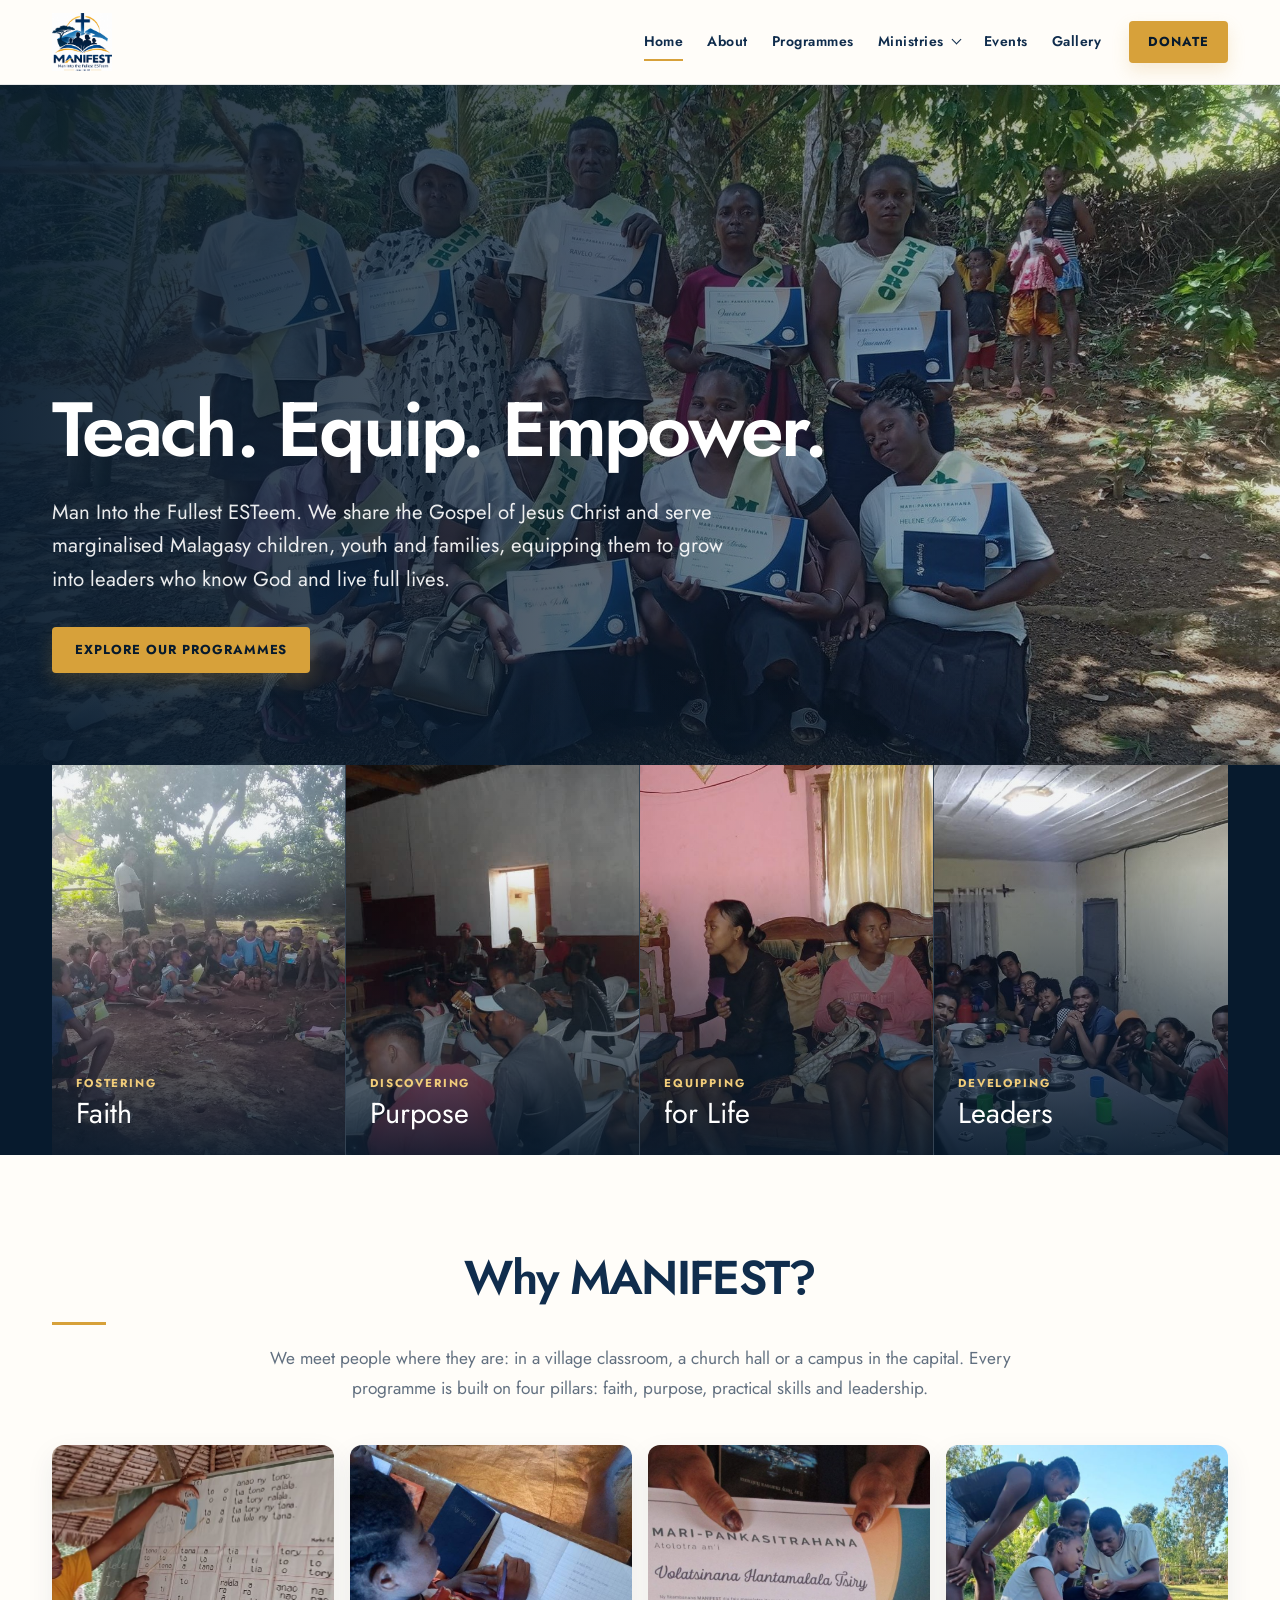
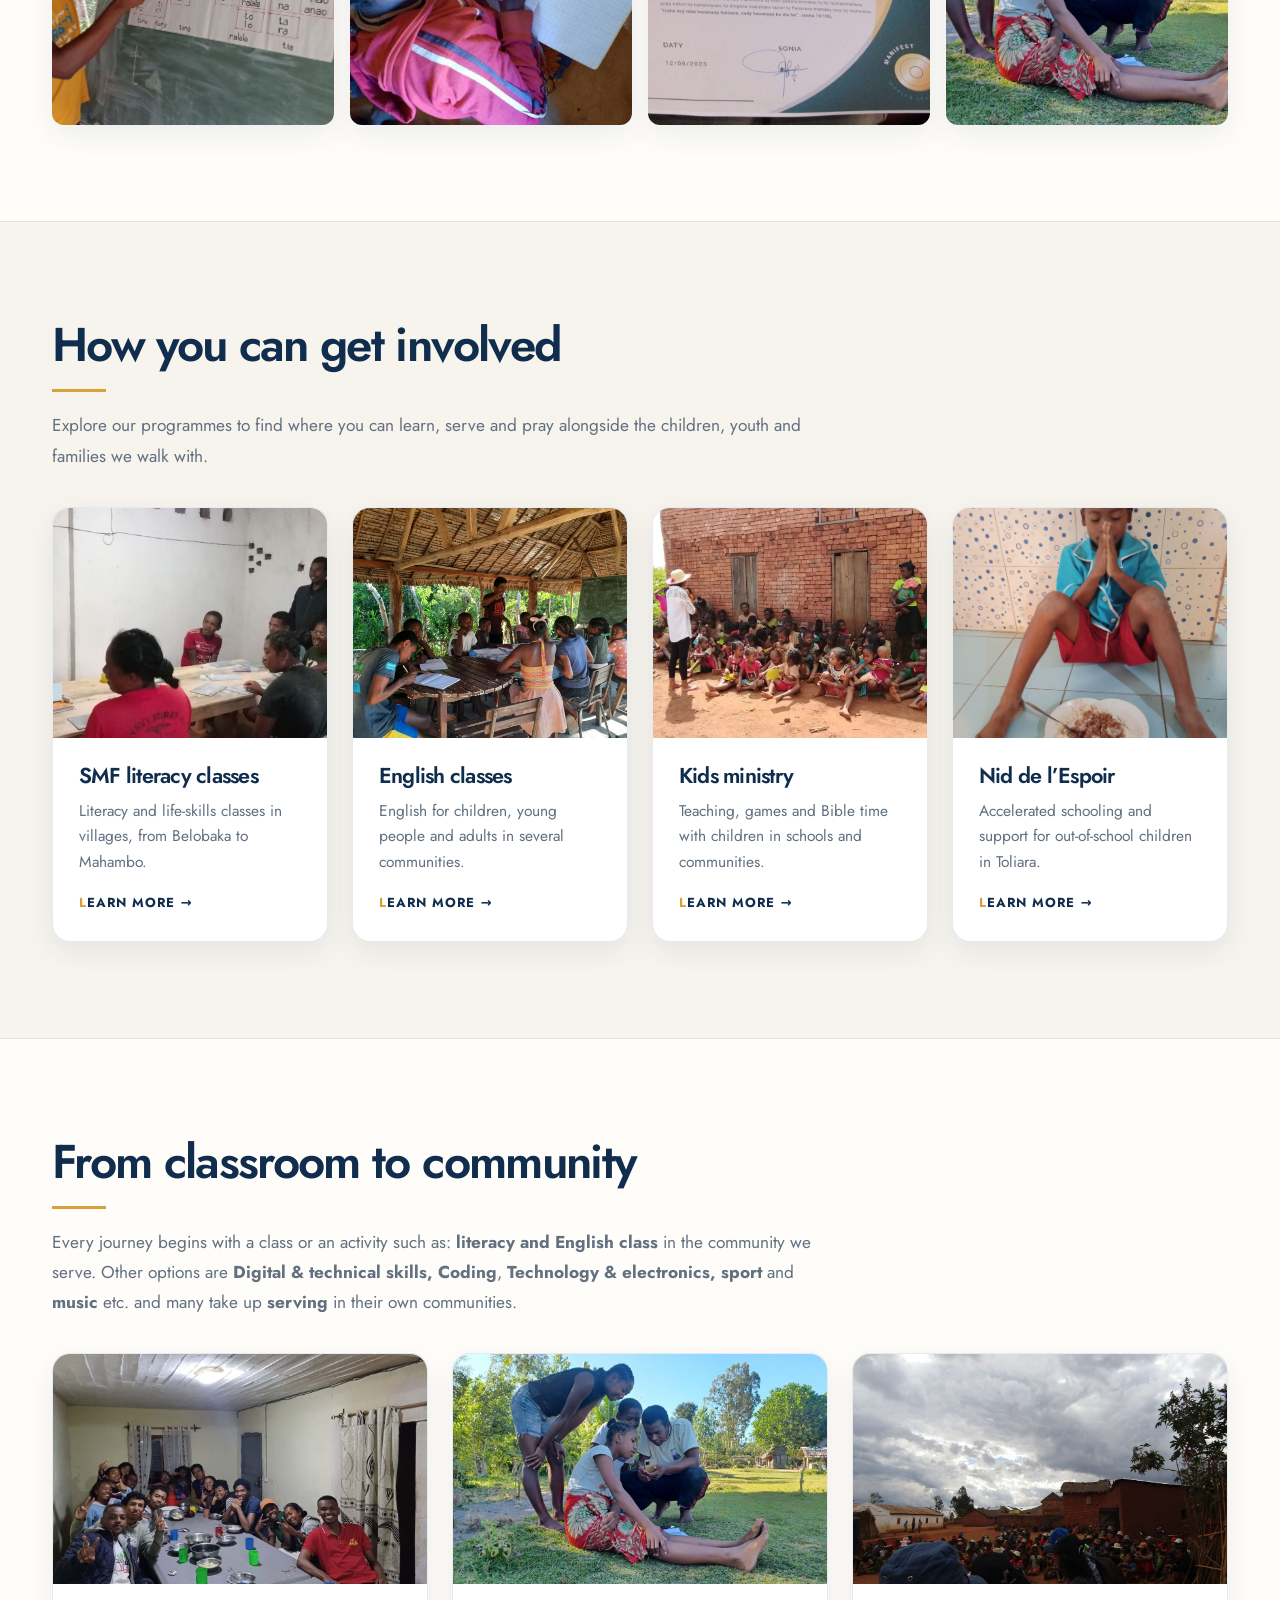
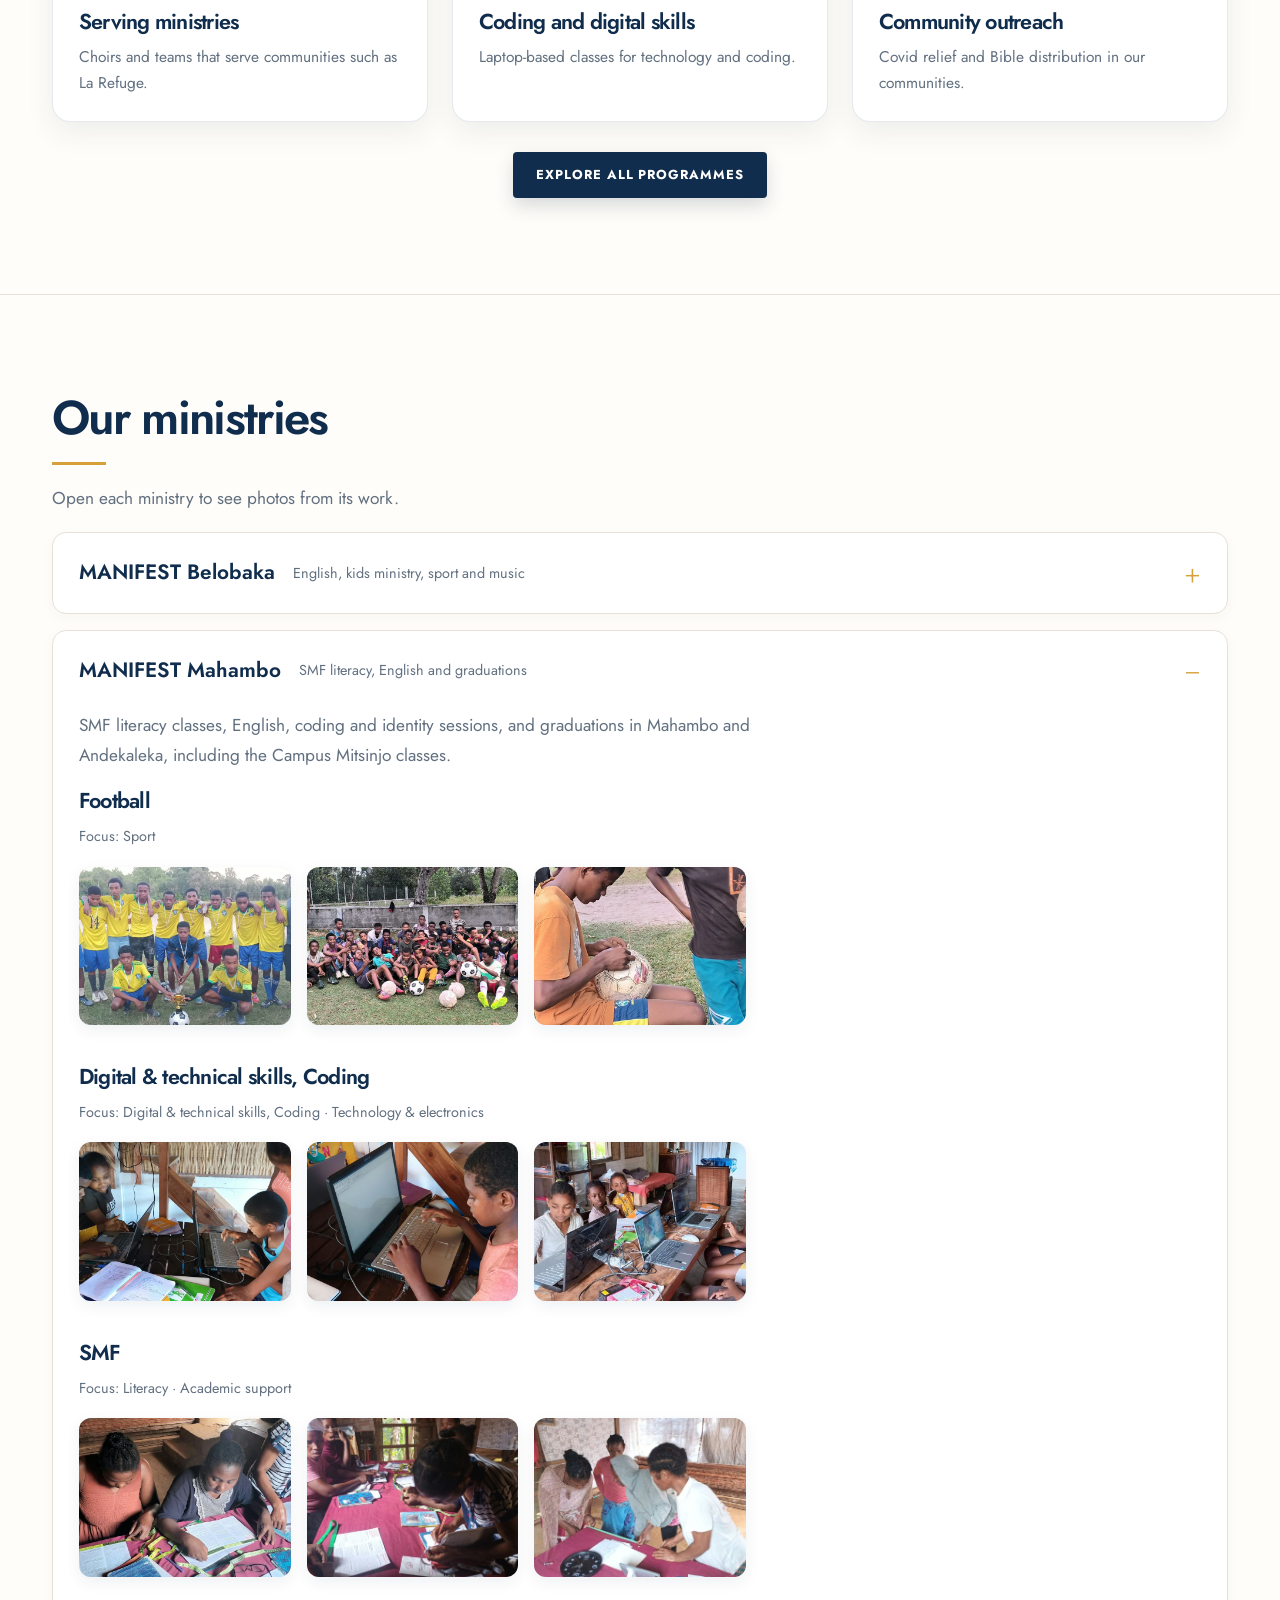
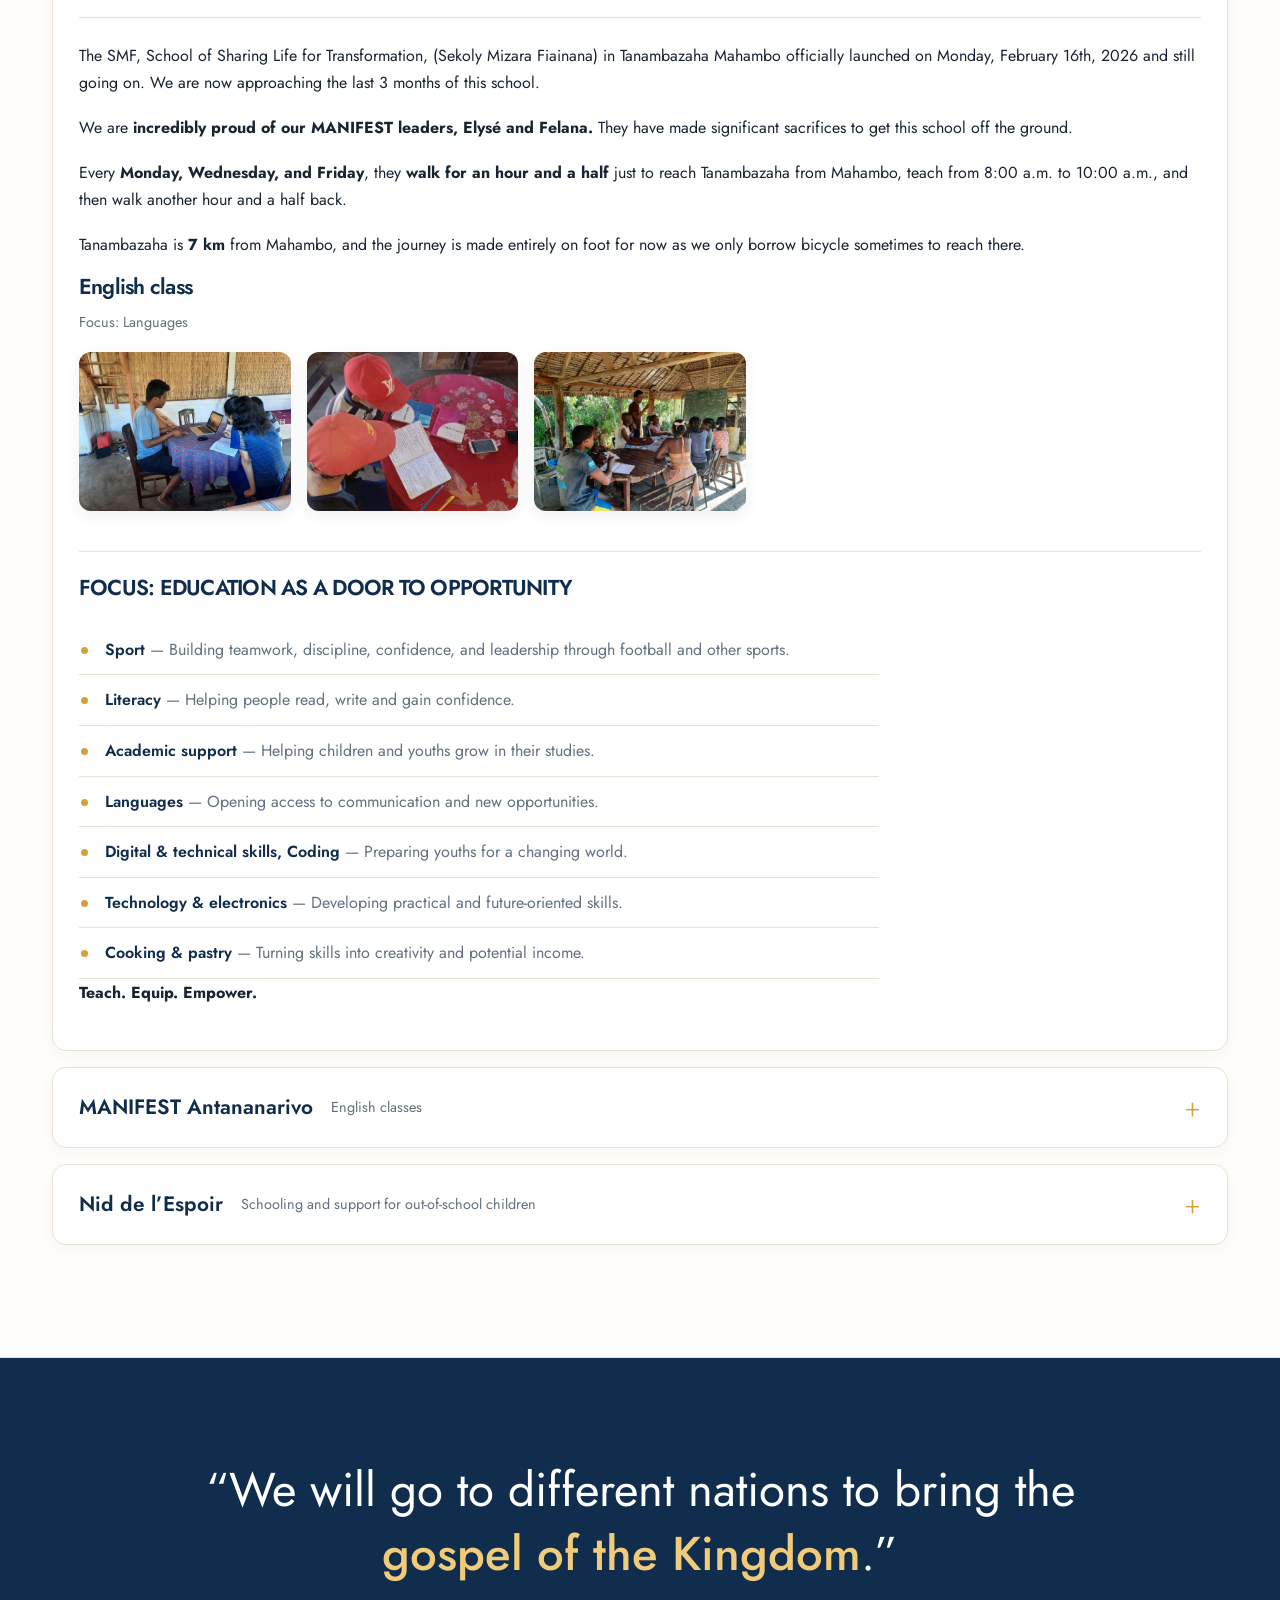
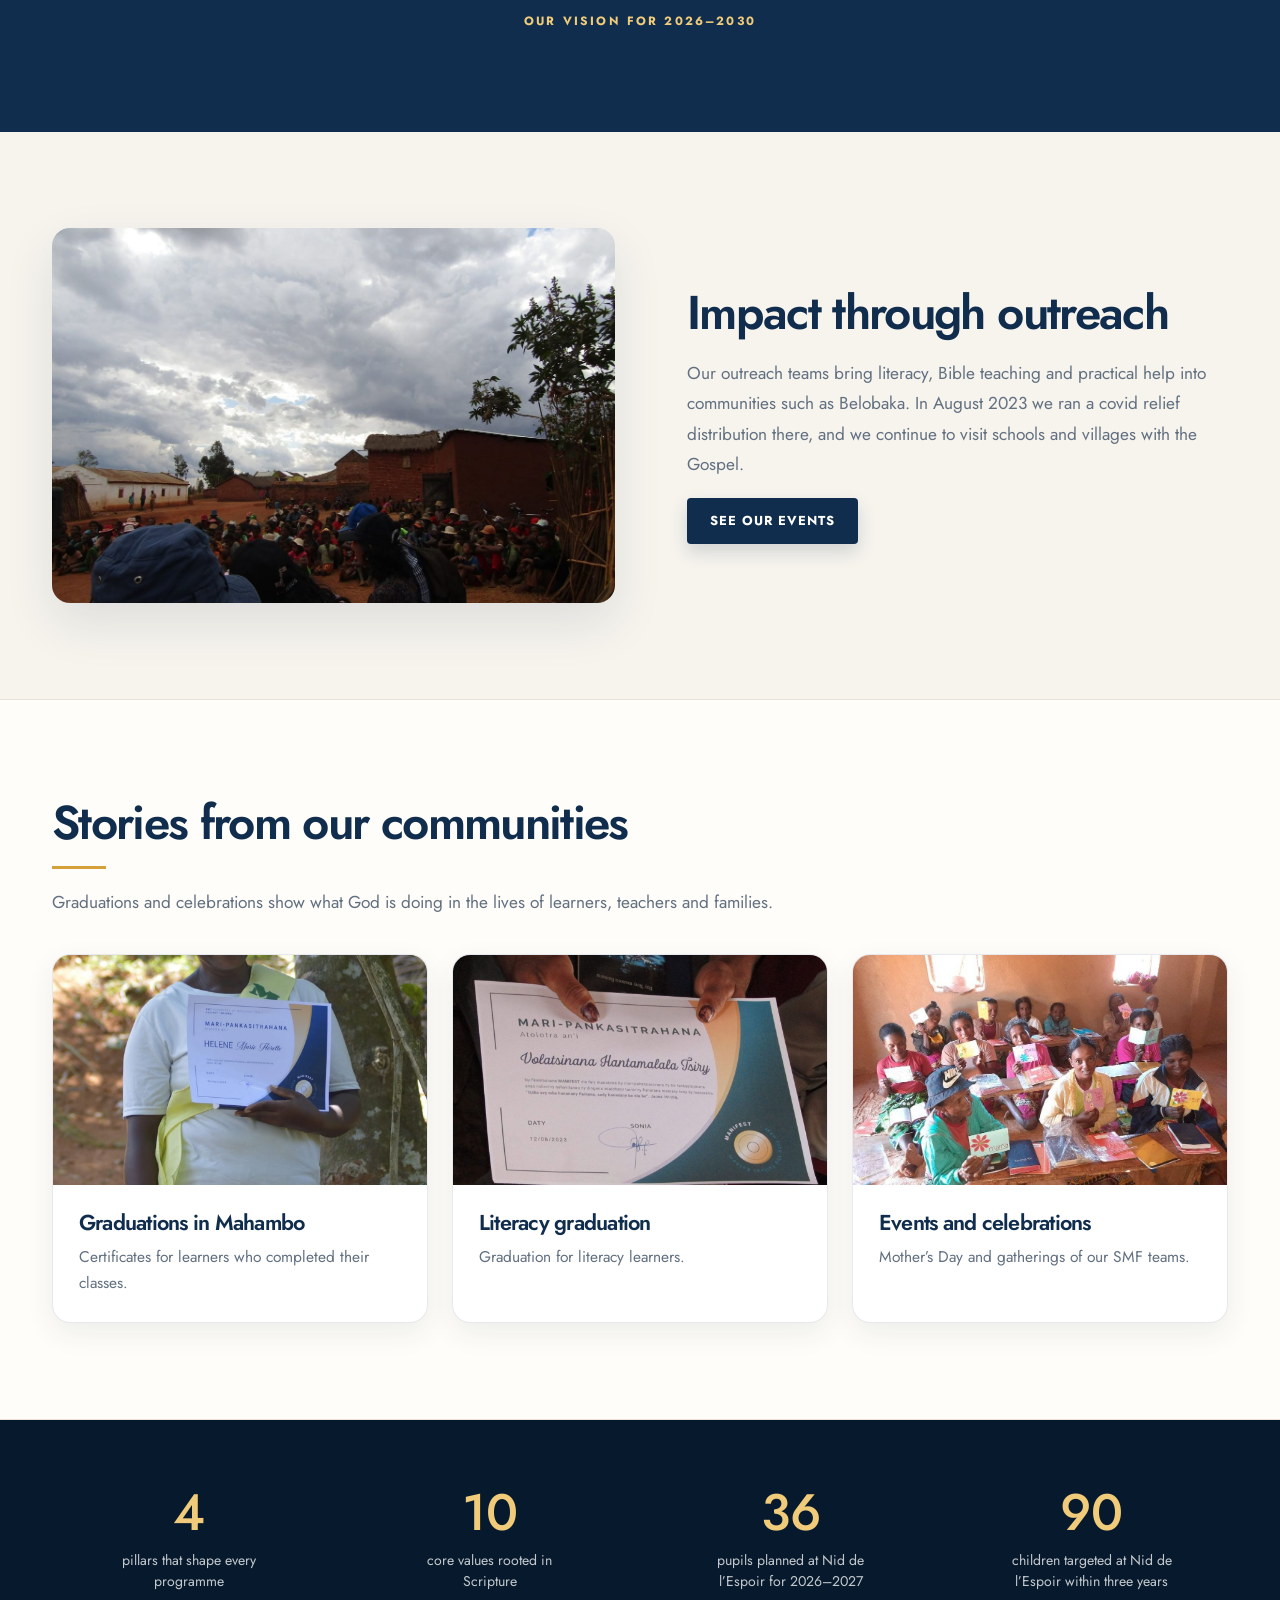
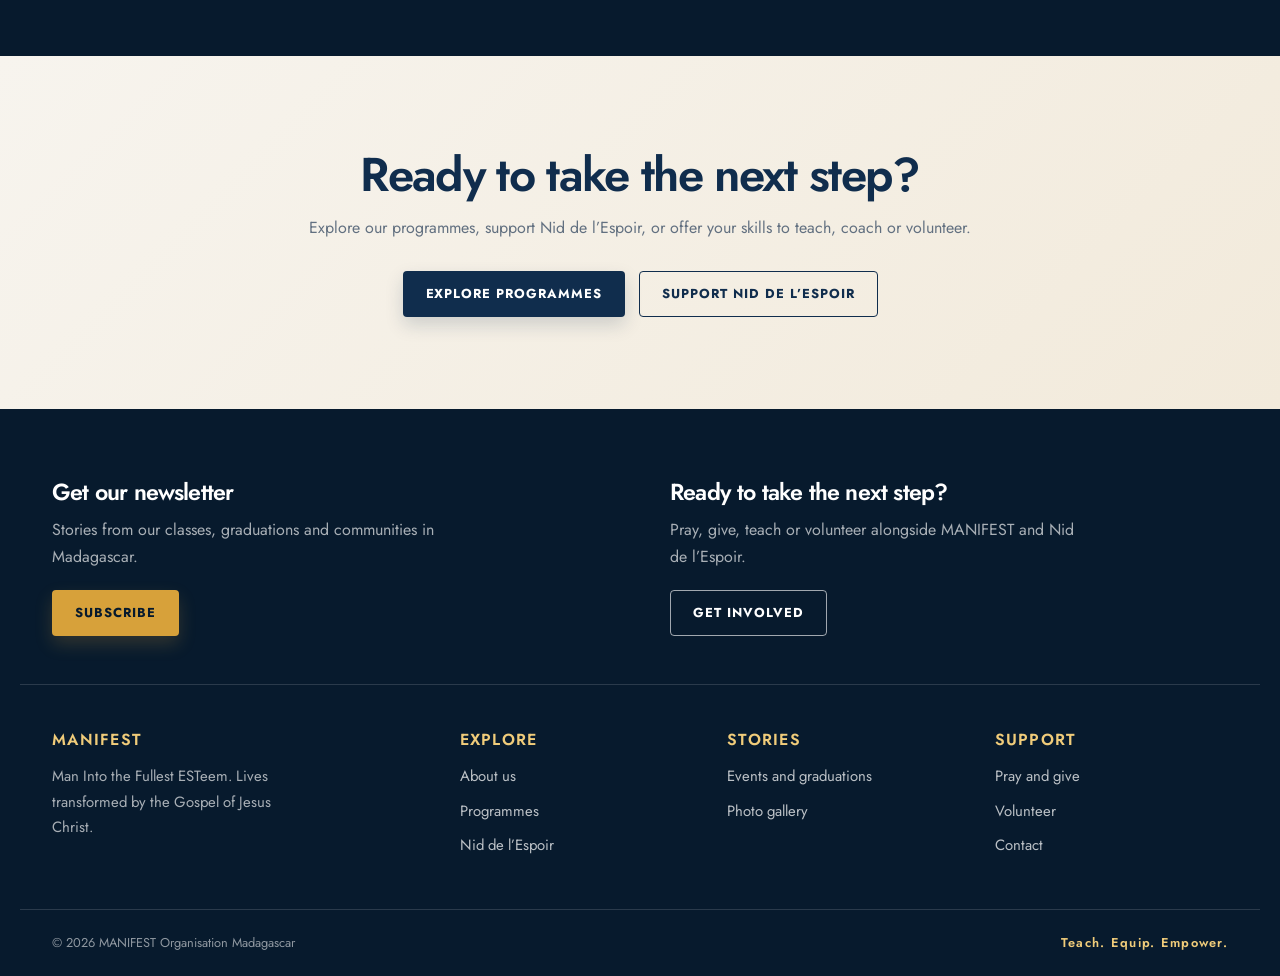
==== index.html @ 7c8b669d "Redesign MANIFEST story and curate programme photography Co-authored-by: arena-agent <297053741+aren" ====
<!doctype html>
<html lang="en">
<head>
  <meta charset="utf-8">
  <meta name="viewport" content="width=device-width,initial-scale=1">
  <title>Home · MANIFEST Organisation Madagascar</title>
  <meta name="description" content="MANIFEST Organisation Madagascar: teach, equip and empower marginalised Malagasy children, youth and families through literacy, English, kids ministry, sport, coding and Nid de l’Espoir.">
  <link rel="stylesheet" href="assets/css/style.css">
</head>
<body>

<header class="site-header">
  <div class="wrap nav-row">
    <a class="brand" href="index.html"><img src="assets/img/logo.png" alt="MANIFEST Organisation Madagascar"></a>
    <input type="checkbox" id="nav-toggle" class="nav-toggle" aria-label="Open menu">
    <label for="nav-toggle" class="burger" aria-hidden="true"><span></span></label>
    <nav class="main-nav"><a href="index.html" class="active">Home</a><a href="about.html">About</a><a href="programmes.html">Programmes</a><div class="nav-group"><button type="button" class="nav-parent" aria-haspopup="true">Ministries <span class="chev" aria-hidden="true"></span></button><div class="nav-sub"><div class="nav-box"><a href="index.html#loc-mahambo">MANIFEST Mahambo</a><a href="index.html#loc-antananarivo">MANIFEST Antananarivo</a><a href="index.html#loc-belobaka">MANIFEST Belobaka</a><a href="nid-de-lespoir.html">Nid de l’Espoir</a></div></div></div><a href="events.html">Events</a><a href="gallery.html">Gallery</a></nav>
    <a class="btn btn-gold nav-cta" href="get-involved.html#donate">Donate</a>
  </div>
</header>
<main>

<section class="hero" style="background-image:url('assets/img/photos/hero-graduates.jpg')">
  <div class="wrap hero-inner">
    <h1 class="oneline">Teach. Equip. Empower.</h1>
    <p class="lead">Man Into the Fullest ESTeem. We share the Gospel of Jesus Christ and serve marginalised Malagasy
    children, youth and families, equipping them to grow into leaders who know God and live full lives.</p>
    <div class="cta-row">
      <a class="btn btn-gold" href="programmes.html">Explore our programmes</a>
    </div>
  </div>
</section>

<section class="tiles-band">
  <div class="wrap">
    <div class="tiles">
      <a class="tile" href="about.html#pillars">
        <img src="assets/img/photos/kids_ministry_bel-01.jpg" alt="Kids ministry in Belobaka">
        <span class="tile-label"><small>Fostering</small>Faith</span></a>
      <a class="tile" href="about.html#pillars">
        <img src="assets/img/photos/music-01.jpg" alt="Music in Belobaka">
        <span class="tile-label"><small>Discovering</small>Purpose</span></a>
      <a class="tile" href="about.html#pillars">
        <img src="assets/img/photos/eng_bel_2024-01.jpg" alt="English class in Belobaka">
        <span class="tile-label"><small>Equipping</small>for Life</span></a>
      <a class="tile" href="about.html#pillars">
        <img src="assets/img/photos/serving-01.jpg" alt="Serving ministries">
        <span class="tile-label"><small>Developing</small>Leaders</span></a>
    </div>
  </div>
</section>

<section class="band intro-band">
  <div class="wrap">
    <h2>Why MANIFEST?</h2>
    <p class="blurb">We meet people where they are: in a village classroom, a church hall or a campus in the capital.
    Every programme is built on four pillars: faith, purpose, practical skills and leadership.</p>
    <div class="photo-row">
      <img src="assets/img/photos/why-mahambo.jpg" alt="SMF literacy class in Mahambo" loading="lazy">
      <img src="assets/img/photos/why-mandro.jpg" alt="SMF class in Mandrosoarivo" loading="lazy">
      <img src="assets/img/photos/grad_literacy-01.jpg" alt="Literacy graduation" loading="lazy">
      <img src="assets/img/photos/coding-01.jpg" alt="Coding classes at Campus Mitsinjo" loading="lazy">
    </div>
  </div>
</section>

<section class="band alt">
  <div class="wrap">
    <h2>How you can get involved</h2>
    <p class="blurb">Explore our programmes to find where you can learn, serve and pray alongside the children, youth and families we walk with.</p>
    <div class="cards cards-4">
      <a class="card card-link" href="programmes.html#smf">
        <img src="assets/img/photos/smf_belobaka-01.jpg" alt="SMF classes in Belobaka">
        <div class="body"><h3>SMF literacy classes</h3><p>Literacy and life-skills classes in villages, from Belobaka to Mahambo.</p><span class="more">Learn more →</span></div></a>
      <a class="card card-link" href="programmes.html#english">
        <img src="assets/img/photos/camp_english-01.jpg" alt="English class at Campus Mitsinjo">
        <div class="body"><h3>English classes</h3><p>English for children, young people and adults in several communities.</p><span class="more">Learn more →</span></div></a>
      <a class="card card-link" href="programmes.html#kids">
        <img src="assets/img/photos/kids_ministry_mand-01.jpg" alt="Kids ministry in Mandrosoarivo">
        <div class="body"><h3>Kids ministry</h3><p>Teaching, games and Bible time with children in schools and communities.</p><span class="more">Learn more →</span></div></a>
      <a class="card card-link" href="nid-de-lespoir.html">
        <img src="assets/img/photos/nid_whatsapp-01.jpg" alt="Nid de l’Espoir in Toliara">
        <div class="body"><h3>Nid de l’Espoir</h3><p>Accelerated schooling and support for out-of-school children in Toliara.</p><span class="more">Learn more →</span></div></a>
    </div>
  </div>
</section>

<section class="band">
  <div class="wrap">
    <h2>From classroom to community</h2>
    <p class="blurb">Every journey begins with a class or an activity such as: <strong>literacy and English class</strong> in the community we serve.
    Other options are <strong>Digital &amp; technical skills, Coding</strong>, <strong>Technology &amp; electronics,</strong> <strong>sport</strong> and <strong>music</strong> etc. and many take up <strong>serving</strong> in their own communities.</p>
    <div class="cards cards-3">
      <a class="card card-link" href="programmes.html#serving">
        <img src="assets/img/photos/serving-01.jpg" alt="Serving ministries">
        <div class="body"><h3>Serving ministries</h3><p>Choirs and teams that serve communities such as La Refuge.</p></div></a>
      <a class="card card-link" href="programmes.html#coding">
        <img src="assets/img/photos/coding-01.jpg" alt="Coding classes">
        <div class="body"><h3>Coding and digital skills</h3><p>Laptop-based classes for technology and coding.</p></div></a>
      <a class="card card-link" href="programmes.html#outreach">
        <img src="assets/img/photos/covid-01.jpg" alt="Covid relief in Belobaka">
        <div class="body"><h3>Community outreach</h3><p>Covid relief and Bible distribution in our communities.</p></div></a>
    </div>
    <div class="cta-row center">
      <a class="btn btn-navy" href="programmes.html">Explore all programmes</a>
    </div>
  </div>
</section>

<section class="band" id="ministries"><div class="wrap"><h2>Our ministries</h2><p class="blurb">Open each ministry to see photos from its work.</p><details class="loc" id="loc-belobaka"><summary><span class="loc-name">MANIFEST Belobaka</span><span class="loc-place">English, kids ministry, sport and music</span></summary><div class="loc-body"><p class="blurb">English, kids ministry, sport, music, SMF classes and outreach in Belobaka, with SMF and kids ministry in Mandrosoarivo.</p><div class="grid"><figure class="ph"><a href="assets/img/photos/smf_belobaka-01.jpg" data-lb><img src="assets/img/photos/smf_belobaka-01.jpg" alt="MANIFEST Belobaka" loading="lazy"></a></figure><figure class="ph"><a href="assets/img/photos/smf_belobaka-02.jpg" data-lb><img src="assets/img/photos/smf_belobaka-02.jpg" alt="MANIFEST Belobaka" loading="lazy"></a></figure><figure class="ph"><a href="assets/img/photos/smf_belobaka-03.jpg" data-lb><img src="assets/img/photos/smf_belobaka-03.jpg" alt="MANIFEST Belobaka" loading="lazy"></a></figure></div></div></details><details class="loc" id="loc-mahambo" open><summary><span class="loc-name">MANIFEST Mahambo</span><span class="loc-place">SMF literacy, English and graduations</span></summary><div class="loc-body"><p class="blurb">SMF literacy classes, English, coding and identity sessions, and graduations in Mahambo and Andekaleka, including the Campus Mitsinjo classes.</p><div class="mh-section" id="mh-football"><h3>Football</h3><p class="focus-tag">Focus: Sport</p><div class="grid"><figure class="ph"><a href="assets/img/photos/mahambo_football-01.jpg" data-lb><img src="assets/img/photos/mahambo_football-01.jpg" alt="Football" loading="lazy"></a></figure><figure class="ph"><a href="assets/img/photos/mahambo_football-02.jpg" data-lb><img src="assets/img/photos/mahambo_football-02.jpg" alt="Football" loading="lazy"></a></figure><figure class="ph"><a href="assets/img/photos/mahambo_football-03.jpg" data-lb><img src="assets/img/photos/mahambo_football-03.jpg" alt="Football" loading="lazy"></a></figure></div></div><div class="mh-section" id="mh-digital"><h3>Digital &amp; technical skills, Coding</h3><p class="focus-tag">Focus: Digital &amp; technical skills, Coding &middot; Technology &amp; electronics</p><div class="grid"><figure class="ph"><a href="assets/img/photos/mahambo_computer-01.jpg" data-lb><img src="assets/img/photos/mahambo_computer-01.jpg" alt="Digital &amp; technical skills, Coding" loading="lazy"></a></figure><figure class="ph"><a href="assets/img/photos/mahambo_computer-02.jpg" data-lb><img src="assets/img/photos/mahambo_computer-02.jpg" alt="Digital &amp; technical skills, Coding" loading="lazy"></a></figure><figure class="ph"><a href="assets/img/photos/mahambo_computer-03.jpg" data-lb><img src="assets/img/photos/mahambo_computer-03.jpg" alt="Digital &amp; technical skills, Coding" loading="lazy"></a></figure></div></div><div class="mh-section" id="mh-smf"><h3>SMF</h3><p class="focus-tag">Focus: Literacy &middot; Academic support</p><div class="grid"><figure class="ph"><a href="assets/img/photos/smf2026-01.jpg" data-lb><img src="assets/img/photos/smf2026-01.jpg" alt="SMF" loading="lazy"></a></figure><figure class="ph"><a href="assets/img/photos/smf2026-02.jpg" data-lb><img src="assets/img/photos/smf2026-02.jpg" alt="SMF" loading="lazy"></a></figure><figure class="ph"><a href="assets/img/photos/smf2026-03.jpg" data-lb><img src="assets/img/photos/smf2026-03.jpg" alt="SMF" loading="lazy"></a></figure></div><div class="focus-block"><p>The SMF, School of Sharing Life for Transformation, (Sekoly Mizara Fiainana) in Tanambazaha Mahambo officially launched on Monday, February 16th, 2026 and still going on. We are now approaching the last 3 months of this school.</p><p>We are <strong>incredibly proud of our MANIFEST leaders, Elysé and Felana.</strong> They have made significant sacrifices to get this school off the ground.</p><p>Every <strong>Monday, Wednesday, and Friday</strong>, they <strong>walk for an hour and a half</strong> just to reach Tanambazaha from Mahambo, teach from 8:00 a.m. to 10:00 a.m., and then walk another hour and a half back.</p><p>Tanambazaha is <strong>7 km</strong> from Mahambo, and the journey is made entirely on foot for now as we only borrow bicycle sometimes to reach there.</p></div></div><div class="mh-section" id="mh-english"><h3>English class</h3><p class="focus-tag">Focus: Languages</p><div class="grid"><figure class="ph"><a href="assets/img/photos/eng_mahambo-01.jpg" data-lb><img src="assets/img/photos/eng_mahambo-01.jpg" alt="English class" loading="lazy"></a></figure><figure class="ph"><a href="assets/img/photos/eng_mahambo-02.jpg" data-lb><img src="assets/img/photos/eng_mahambo-02.jpg" alt="English class" loading="lazy"></a></figure><figure class="ph"><a href="assets/img/photos/camp_english-03.jpg" data-lb><img src="assets/img/photos/camp_english-03.jpg" alt="English class" loading="lazy"></a></figure></div></div><div class="focus-block"><h3>FOCUS: EDUCATION AS A DOOR TO OPPORTUNITY</h3><ul class="facts"><li><b>Sport</b> — Building teamwork, discipline, confidence, and leadership through football and other sports.</li><li><b>Literacy</b> — Helping people read, write and gain confidence.</li><li><b>Academic support</b> — Helping children and youths grow in their studies.</li><li><b>Languages</b> — Opening access to communication and new opportunities.</li><li><b>Digital &amp; technical skills, Coding</b> — Preparing youths for a changing world.</li><li><b>Technology &amp; electronics</b> — Developing practical and future-oriented skills.</li><li><b>Cooking &amp; pastry</b> — Turning skills into creativity and potential income.</li></ul><p><b>Teach. Equip. Empower.</b></p></div></div></details><details class="loc" id="loc-antananarivo"><summary><span class="loc-name">MANIFEST Antananarivo</span><span class="loc-place">English classes</span></summary><div class="loc-body"><p class="blurb">English classes in Antananarivo.</p><div class="grid"><figure class="ph"><a href="assets/img/photos/eng_antan-01.jpg" data-lb><img src="assets/img/photos/eng_antan-01.jpg" alt="MANIFEST Antananarivo" loading="lazy"></a></figure><figure class="ph"><a href="assets/img/photos/eng_antan-02.jpg" data-lb><img src="assets/img/photos/eng_antan-02.jpg" alt="MANIFEST Antananarivo" loading="lazy"></a></figure></div></div></details><details class="loc" id="loc-nid"><summary><span class="loc-name">Nid de l’Espoir</span><span class="loc-place">Schooling and support for out-of-school children</span></summary><div class="loc-body"><p class="blurb">Accelerated schooling, a school canteen and support for out-of-school children in Fokontany Andranomena, Toliara.</p><div class="grid"><figure class="ph"><a href="assets/img/photos/nid_whatsapp-01.jpg" data-lb><img src="assets/img/photos/nid_whatsapp-01.jpg" alt="Nid de l’Espoir" loading="lazy"></a></figure><figure class="ph"><a href="assets/img/photos/nid_whatsapp-02.jpg" data-lb><img src="assets/img/photos/nid_whatsapp-02.jpg" alt="Nid de l’Espoir" loading="lazy"></a></figure><figure class="ph"><a href="assets/img/photos/nid_whatsapp-03.jpg" data-lb><img src="assets/img/photos/nid_whatsapp-03.jpg" alt="Nid de l’Espoir" loading="lazy"></a></figure></div></div></details></div></section>
<section class="quote-band">
  <div class="wrap">
    <p class="quote">“We will go to different nations to bring the <strong>gospel of the Kingdom</strong>.”</p>
    <p class="quote-src">Our vision for 2026–2030</p>
  </div>
</section>

<section class="band alt">
  <div class="wrap split">
    <img src="assets/img/photos/covid-01.jpg" alt="Covid relief in Belobaka">
    <div>
      <h2>Impact through outreach</h2>
      <p class="blurb">Our outreach teams bring literacy, Bible teaching and practical help into communities such as Belobaka.
      In August 2023 we ran a covid relief distribution there, and we continue to visit schools and villages with the Gospel.</p>
      <a class="btn btn-navy" href="events.html">See our events</a>
    </div>
  </div>
</section>

<section class="band">
  <div class="wrap">
    <h2>Stories from our communities</h2>
    <p class="blurb">Graduations and celebrations show what God is doing in the lives of learners, teachers and families.</p>
    <div class="cards cards-3">
      <a class="card card-link" href="events.html#graduations">
        <img src="assets/img/photos/grad_mahambo24-06.jpg" alt="Graduation in Mahambo">
        <div class="body"><h3>Graduations in Mahambo</h3><p>Certificates for learners who completed their classes.</p></div></a>
      <a class="card card-link" href="events.html#graduations">
        <img src="assets/img/photos/grad_literacy-01.jpg" alt="Literacy graduation">
        <div class="body"><h3>Literacy graduation</h3><p>Graduation for literacy learners.</p></div></a>
      <a class="card card-link" href="events.html#celebrations">
        <img src="assets/img/photos/smf_events-01.jpg" alt="Mother's Day and SMF events">
        <div class="body"><h3>Events and celebrations</h3><p>Mother’s Day and gatherings of our SMF teams.</p></div></a>
    </div>
  </div>
</section>

<section class="stats">
  <div class="wrap">
    <div><span class="num">4</span><span class="lbl">pillars that shape every programme</span></div>
    <div><span class="num">10</span><span class="lbl">core values rooted in Scripture</span></div>
    <div><span class="num">36</span><span class="lbl">pupils planned at Nid de l’Espoir for 2026–2027</span></div>
    <div><span class="num">90</span><span class="lbl">children targeted at Nid de l’Espoir within three years</span></div>
  </div>
</section>

<section class="cta-band">
  <div class="wrap">
    <h2>Ready to take the next step?</h2>
    <p>Explore our programmes, support Nid de l’Espoir, or offer your skills to teach, coach or volunteer.</p>
    <div class="cta-row center">
      <a class="btn btn-navy" href="programmes.html">Explore programmes</a>
      <a class="btn btn-ghost-dark" href="get-involved.html">Support Nid de l’Espoir</a>
    </div>
  </div>
</section>

</main>

<footer class="site-footer">
  <div class="wrap foot-top">
    <div class="newsletter">
      <h3>Get our newsletter</h3>
      <p>Stories from our classes, graduations and communities in Madagascar.</p>
      <a class="btn btn-gold" href="get-involved.html#contact">Subscribe</a>
    </div>
    <div class="next-step">
      <h3>Ready to take the next step?</h3>
      <p>Pray, give, teach or volunteer alongside MANIFEST and Nid de l’Espoir.</p>
      <a class="btn btn-ghost" href="get-involved.html">Get involved</a>
    </div>
  </div>
  <div class="wrap foot-cols">
    <div>
      <h4>MANIFEST</h4>
      <p>Man Into the Fullest ESTeem. Lives transformed by the Gospel of Jesus Christ.</p>
    </div>
    <div>
      <h4>Explore</h4>
      <a href="about.html">About us</a>
      <a href="programmes.html">Programmes</a>
      <a href="nid-de-lespoir.html">Nid de l’Espoir</a>
    </div>
    <div>
      <h4>Stories</h4>
      <a href="events.html">Events and graduations</a>
      <a href="gallery.html">Photo gallery</a>
    </div>
    <div>
      <h4>Support</h4>
      <a href="get-involved.html">Pray and give</a>
      <a href="get-involved.html">Volunteer</a>
      <a href="get-involved.html#contact">Contact</a>
    </div>
  </div>
  <div class="wrap foot-bottom">
    <span>&copy; 2026 MANIFEST Organisation Madagascar</span>
    <span class="tagline">Teach. Equip. Empower.</span>
  </div>
</footer>
<script src="assets/js/lightbox.js" defer></script>
<script src="assets/js/nav.js" defer></script>
</body>
</html>
---- assets/css/style.css ----
@font-face{font-family:Jost;src:url(../fonts/jost/Jost-Light.woff2) format("woff2");font-weight:300;font-style:normal;font-display:swap}
@font-face{font-family:Jost;src:url(../fonts/jost/Jost-Regular.woff2) format("woff2");font-weight:400;font-style:normal;font-display:swap}
@font-face{font-family:Jost;src:url(../fonts/jost/Jost-Medium.woff2) format("woff2");font-weight:500;font-style:normal;font-display:swap}
@font-face{font-family:Jost;src:url(../fonts/jost/Jost-SemiBold.woff2) format("woff2");font-weight:600;font-style:normal;font-display:swap}
@font-face{font-family:Jost;src:url(../fonts/jost/Jost-Bold.woff2) format("woff2");font-weight:700;font-style:normal;font-display:swap}

:root{
  --navy:#102d4d;
  --navy-2:#071a2d;
  --navy-3:#183e64;
  --gold:#d7a13a;
  --gold-light:#f0cc7a;
  --cream:#f7f4ee;
  --paper:#fffdf9;
  --ink:#182431;
  --muted:#627080;
  --line:#e7e1d7;
  --shadow:0 20px 50px rgba(16,45,77,.11);
  --shadow-soft:0 10px 28px rgba(16,45,77,.08);
  --radius:18px;
  --header-height:84px;
}

*{box-sizing:border-box}
html{scroll-behavior:smooth;scroll-padding-top:calc(var(--header-height) + 24px)}
body{margin:0;background:var(--paper);color:var(--ink);font-family:Jost,system-ui,sans-serif;font-size:16px;font-weight:400;line-height:1.7;-webkit-font-smoothing:antialiased}
body:has(.lightbox.open){overflow:hidden}
img{max-width:100%;height:auto}
a{color:var(--navy)}
button,input{font:inherit}
::selection{background:var(--gold-light);color:var(--navy-2)}

.wrap{width:min(1240px,100%);margin:0 auto;padding:0 32px}
.band,.cta-band,.stats,.page-hero,.hero{scroll-margin-top:calc(var(--header-height) + 24px)}

/* Header and navigation */
.site-header{position:sticky;top:0;z-index:50;background:rgba(255,253,249,.94);border-bottom:1px solid rgba(16,45,77,.1);backdrop-filter:blur(18px);box-shadow:0 4px 20px rgba(16,45,77,.04)}
.nav-row{display:flex;align-items:center;gap:28px;min-height:var(--header-height)}
.brand{display:inline-flex;align-items:center;flex:none}
.brand img{display:block;width:auto;height:58px}
.main-nav{display:flex;align-items:center;justify-content:flex-end;gap:24px;min-width:0;flex:1;margin-left:auto}
.main-nav a,.nav-parent,.more-btn{position:relative;color:var(--navy);font-size:14px;font-weight:600;letter-spacing:.035em;text-decoration:none;white-space:nowrap}
.main-nav>a{padding:7px 0}
.main-nav>a::after,.nav-parent::after,.more-btn::after{content:"";position:absolute;right:0;bottom:0;left:0;height:2px;background:var(--gold);transform:scaleX(0);transform-origin:right center;transition:transform .25s ease}
.main-nav>a:hover::after,.main-nav>a.active::after,.nav-group:hover .nav-parent::after,.nav-group:focus-within .nav-parent::after,.more-wrap.open .more-btn::after{transform:scaleX(1);transform-origin:left center}
.nav-toggle{display:none}
.burger{display:none;margin-left:auto;padding:12px;cursor:pointer}
.burger span,.burger span::before,.burger span::after{display:block;position:relative;width:25px;height:2px;border-radius:2px;background:var(--navy);transition:transform .2s,background .2s}
.burger span::before,.burger span::after{content:"";position:absolute;left:0}
.burger span::before{top:-8px}.burger span::after{top:8px}
.nav-group,.more-wrap{position:relative;flex:none}
.nav-parent,.more-btn{display:flex;align-items:center;gap:8px;padding:7px 0;border:0;background:none;cursor:pointer}
.chev{display:inline-block;width:7px;height:7px;margin:0 0 4px 1px;border-right:1.5px solid currentColor;border-bottom:1.5px solid currentColor;transform:rotate(45deg);transition:transform .2s}
.nav-group:hover .chev,.nav-group:focus-within .chev,.nav-group.open .chev,.more-wrap.open .chev{margin-top:4px;margin-bottom:0;transform:rotate(-135deg)}
.nav-sub,.more-menu{display:none;position:absolute;right:0;top:100%;z-index:60;padding-top:16px}
.nav-group:hover .nav-sub,.nav-group:focus-within .nav-sub,.nav-group.open .nav-sub,.more-wrap.open .more-menu{display:block}
.nav-box,.more-menu{min-width:260px;padding:9px;background:rgba(255,253,249,.98);border:1px solid var(--line);border-radius:14px;box-shadow:var(--shadow)}
.nav-box a,.more-menu a{display:block;padding:11px 14px;border:0!important;border-radius:9px;color:var(--navy);font-size:14px;line-height:1.35;white-space:normal}
.nav-box a:hover,.more-menu a:hover{background:var(--cream)}
.more-wrap[hidden]{display:none}

/* Buttons */
.btn{display:inline-flex;align-items:center;justify-content:center;min-height:46px;padding:11px 22px;border:1px solid transparent;border-radius:4px;font-size:13px;font-weight:700;letter-spacing:.075em;line-height:1.2;text-decoration:none;text-transform:uppercase;cursor:pointer;transition:transform .2s ease,background .2s ease,border-color .2s ease,box-shadow .2s ease}
.btn:hover{transform:translateY(-2px)}
.btn-gold{background:var(--gold);color:var(--navy-2);box-shadow:0 8px 18px rgba(215,161,58,.2)}
.btn-gold:hover{background:var(--gold-light);color:var(--navy-2)}
.btn-navy{background:var(--navy);color:#fff;box-shadow:0 8px 18px rgba(16,45,77,.17)}
.btn-navy:hover{background:var(--navy-2);color:#fff}
.btn-ghost{border-color:rgba(255,255,255,.62);color:#fff}
.btn-ghost:hover{background:rgba(255,255,255,.1);color:#fff}
.btn-ghost-dark{border-color:var(--navy);color:var(--navy)}
.btn-ghost-dark:hover{background:var(--navy);color:#fff}
.nav-cta{flex:none;min-height:42px;padding-inline:18px}

/* Type and hero sections */
h1,h2,h3,h4{margin-top:0;font-family:Jost,system-ui,sans-serif;font-weight:600;letter-spacing:-.035em;line-height:1.14;color:var(--navy)}
h1{font-size:clamp(2.9rem,6vw,5.8rem);margin-bottom:22px}
h2{font-size:clamp(2rem,3.7vw,3.3rem);margin-bottom:18px}
h3{font-size:1.35rem;margin-bottom:10px}
h4{font-size:1rem;letter-spacing:.08em;text-transform:uppercase}
p{margin:0 0 1.1em}
.lead{max-width:680px;font-size:clamp(1.08rem,1.6vw,1.3rem);line-height:1.65}
.blurb{max-width:760px;color:var(--muted);font-size:1.08rem;line-height:1.75}
.page-hero{position:relative;overflow:hidden;padding:112px 0 102px;background:var(--navy);color:#fff}
.page-hero::before{content:"";position:absolute;top:-180px;right:-80px;width:480px;height:480px;border:1px solid rgba(215,161,58,.3);border-radius:50%;box-shadow:0 0 0 28px rgba(215,161,58,.05),0 0 0 58px rgba(215,161,58,.035)}
.page-hero::after{content:"";position:absolute;right:18%;bottom:-1px;width:130px;height:3px;background:var(--gold)}
.page-hero .wrap{position:relative;z-index:1}
.page-hero h1{max-width:850px;color:#fff;font-size:clamp(2.8rem,6vw,5.1rem)}
.page-hero p{max-width:720px;color:rgba(255,255,255,.83);font-size:1.13rem}
.page-hero p:last-child{margin-bottom:0}
.page-hero strong{color:var(--gold-light);font-weight:600}
.hero{position:relative;display:flex;align-items:flex-end;min-height:680px;background:#193652 center/cover no-repeat;color:#fff}
.hero::before{content:"";position:absolute;inset:0;background:linear-gradient(90deg,rgba(7,26,45,.94) 0%,rgba(7,26,45,.66) 48%,rgba(7,26,45,.1) 100%)}
.hero::after{content:"";position:absolute;inset:auto 0 0;height:14%;background:linear-gradient(transparent,rgba(7,26,45,.32))}
.hero-inner{position:relative;z-index:1;padding-top:150px;padding-bottom:92px}
.hero-inner h1{max-width:800px;color:#fff}
.hero .lead{color:rgba(255,255,255,.91)}
.cta-row{display:flex;flex-wrap:wrap;gap:14px;margin-top:30px}
.cta-row.center{justify-content:center}
.oneline{white-space:nowrap}

/* Content sections */
section.band{padding:96px 0;border-bottom:1px solid var(--line);background:var(--paper)}
section.band.alt{background:var(--cream)}
section.band> .wrap>h2::after,section.band> .wrap>.split h2::after{content:"";display:block;width:54px;height:3px;margin-top:17px;background:var(--gold)}
.split{display:grid;grid-template-columns:minmax(0,1.02fr) minmax(0,.98fr);gap:72px;align-items:center}
.split>img{display:block;width:100%;max-height:590px;object-fit:cover;object-position:center;border-radius:var(--radius);box-shadow:var(--shadow)}
.split h3{margin-top:28px;margin-bottom:7px;font-size:1.1rem;letter-spacing:.06em;text-transform:uppercase}
.split h3:first-of-type{margin-top:26px}

.cards{display:grid;grid-template-columns:repeat(auto-fit,minmax(250px,1fr));gap:24px;margin-top:36px}
.cards-4{grid-template-columns:repeat(4,minmax(0,1fr))}
.cards-3{grid-template-columns:repeat(3,minmax(0,1fr))}
.card{display:flex;flex-direction:column;overflow:hidden;min-width:0;background:#fff;border:1px solid rgba(16,45,77,.1);border-radius:var(--radius);box-shadow:var(--shadow-soft);transition:transform .25s ease,box-shadow .25s ease,border-color .25s ease}
.card:hover{transform:translateY(-5px);border-color:rgba(215,161,58,.65);box-shadow:var(--shadow)}
.card img{display:block;width:100%;height:230px;object-fit:cover;object-position:center;border-radius:0}
.card .body{display:flex;flex:1;flex-direction:column;padding:26px}
.card h3{margin-bottom:9px}
.card p{margin:0;color:var(--muted);font-size:.97rem;line-height:1.65}
.card-link{color:inherit;text-decoration:none}
.card-link .more{display:inline-block;margin-top:auto;padding-top:18px;color:var(--navy);font-size:.82rem;font-weight:700;letter-spacing:.08em;text-transform:uppercase}
.card-link .more::first-letter{color:var(--gold)}

/* Facts, values and diagrams */
ul.facts{display:block;max-width:800px;margin:24px 0 0;padding:0;list-style:none}
ul.facts li{position:relative;padding:12px 0 12px 26px;border-bottom:1px solid var(--line);color:var(--muted);line-height:1.6}
ul.facts li::before{content:"";position:absolute;top:22px;left:2px;width:7px;height:7px;border-radius:50%;background:var(--gold)}
ul.facts li b{color:var(--navy);font-weight:600}
.facts+.blurb{margin-top:36px}
.values{display:grid;grid-template-columns:repeat(2,minmax(0,1fr));gap:20px;margin-top:36px}
.value{padding:28px;background:#fff;border:1px solid var(--line);border-radius:var(--radius);box-shadow:0 7px 20px rgba(16,45,77,.04)}
.value h3{margin-bottom:6px}
.value .ref{margin-bottom:12px;color:#a8751f;font-size:.87rem;font-weight:600}
.value p:last-child{margin-bottom:0;color:var(--muted);font-size:.96rem}
.dream-close{margin:30px 0 0;color:var(--navy);font-size:1.3rem;font-weight:600}
.flow{max-width:880px;margin:40px auto 10px;text-align:center}
.flow-row{display:flex;flex-wrap:wrap;justify-content:center;align-items:center;gap:10px;margin:9px 0}
.flow .box{padding:13px 19px;border:1px solid rgba(215,161,58,.45);border-radius:6px;background:var(--navy);box-shadow:0 7px 17px rgba(16,45,77,.13);color:#fff;font-weight:600;letter-spacing:.04em}
.flow .arrow,.flow .arrow-down{color:var(--gold);font-size:1.5rem;font-weight:700}
.flow .arrow-down{line-height:1;margin:3px 0}
.flow-end{margin:28px 0 0;color:var(--navy);font-size:1.2rem;font-style:italic;font-weight:600;text-align:center}
.focus-block{margin-top:34px;padding-top:24px;border-top:1px solid var(--line)}
.focus-block h3{margin-bottom:6px}
.focus-tag{margin:0 0 12px;color:var(--muted);font-size:.9rem}

/* Homepage modules */
.tiles-band{padding:0;background:var(--navy-2)}
.tiles{display:grid;grid-template-columns:repeat(4,1fr)}
.tile{position:relative;display:block;height:390px;overflow:hidden;border-right:1px solid rgba(255,255,255,.18);text-decoration:none}
.tile:last-child{border-right:0}
.tile img{display:block;width:100%;height:100%;object-fit:cover;object-position:center;transition:transform .6s ease,filter .6s ease}
.tile::after{content:"";position:absolute;inset:0;background:linear-gradient(180deg,rgba(7,26,45,.05) 27%,rgba(7,26,45,.9) 100%)}
.tile:hover img{transform:scale(1.06);filter:saturate(1.08)}
.tile-label{position:absolute;right:24px;bottom:26px;left:24px;z-index:1;color:#fff;font-size:1.8rem;line-height:1.12}
.tile-label small{display:block;margin-bottom:7px;color:var(--gold-light);font-size:.72rem;font-weight:700;letter-spacing:.16em;text-transform:uppercase}
.intro-band{text-align:center}
.intro-band .blurb{margin-right:auto;margin-left:auto}
.photo-row{display:grid;grid-template-columns:repeat(4,1fr);gap:16px;margin-top:42px}
.photo-row img{display:block;width:100%;height:280px;object-fit:cover;object-position:center;border-radius:12px;box-shadow:var(--shadow-soft)}
.quote-band{padding:100px 0;background:var(--navy);color:#fff;text-align:center}
.quote{max-width:920px;margin:0 auto;color:#fff;font-size:clamp(1.8rem,3.7vw,3rem);font-weight:400;line-height:1.35}
.quote strong{color:var(--gold-light);font-weight:500}
.quote-src{margin:25px 0 0;color:var(--gold-light);font-size:.75rem;font-weight:700;letter-spacing:.18em;text-transform:uppercase}
.stats{padding:64px 0;background:var(--navy-2);color:#fff}
.stats .wrap{display:grid;grid-template-columns:repeat(4,1fr);gap:28px;text-align:center}
.stats .num{display:block;color:var(--gold-light);font-size:clamp(2.4rem,4vw,3.7rem);font-weight:500;line-height:1.1}
.stats .lbl{display:block;margin:10px auto 0;max-width:180px;color:rgba(255,255,255,.76);font-size:.88rem;line-height:1.5}

/* Location accordions and galleries */
.loc{margin-bottom:16px;overflow:hidden;background:#fff;border:1px solid var(--line);border-radius:14px;box-shadow:0 4px 14px rgba(16,45,77,.035);scroll-margin-top:calc(var(--header-height) + 24px)}
.loc summary{display:flex;align-items:center;gap:18px;padding:22px 26px;color:var(--navy);font-weight:600;cursor:pointer;list-style:none}
.loc summary::-webkit-details-marker{display:none}
.loc summary::after{content:"+";margin-left:auto;color:var(--gold);font-size:1.8rem;font-weight:300;line-height:1}
.loc[open] summary::after{content:"−"}
.loc summary:hover{background:var(--cream)}
.loc-name{font-size:1.3rem}
.loc-place{color:var(--muted);font-size:.9rem;font-weight:400}
.loc-body{padding:0 26px 26px}
.loc-body .blurb{margin-top:0}
.grid{display:grid;grid-template-columns:repeat(auto-fill,minmax(210px,1fr));gap:16px;margin:18px 0 40px}
.ph{position:relative;margin:0;overflow:hidden;border-radius:12px;background:#edf0f2;box-shadow:0 5px 15px rgba(16,45,77,.07)}
.ph a{display:block;height:100%}
.ph img{display:block;width:100%;aspect-ratio:4/3;object-fit:cover;object-position:center;transition:transform .45s ease,filter .45s ease}
.ph:hover img{transform:scale(1.04);filter:saturate(1.08)}
.coll{margin-top:38px}
.coll h3{margin-bottom:14px;color:var(--navy);font-size:1.1rem;letter-spacing:.04em}
.loc-nav{display:flex;flex-wrap:wrap;gap:10px;margin:22px 0 30px}
.loc-nav a{padding:9px 16px;border:1px solid rgba(16,45,77,.32);border-radius:100px;color:var(--navy);font-size:.83rem;font-weight:600;letter-spacing:.04em;text-decoration:none;transition:background .2s,color .2s}
.loc-nav a:hover{border-color:var(--navy);background:var(--navy);color:#fff}

/* Contact, budget and footer */
.contact-box{max-width:760px;padding:32px 34px;background:var(--navy);border:1px solid rgba(215,161,58,.35);border-radius:var(--radius);box-shadow:var(--shadow);color:#fff}
.contact-box p{margin:0 0 22px;color:rgba(255,255,255,.83);line-height:1.85}
.contact-box p:last-child{margin-bottom:0}
.contact-box strong{color:var(--gold-light);font-weight:600}
.contact-box a{color:var(--gold-light)}
.budget{width:100%;margin:18px 0 28px;border-collapse:collapse;background:#fff;font-size:.94rem}
.budget th,.budget td{padding:12px 14px;border-bottom:1px solid var(--line);text-align:left;vertical-align:top}
.budget th{background:var(--cream);color:var(--navy);font-weight:600}
.cta-band{padding:92px 0;background:linear-gradient(135deg,var(--cream) 0%,#f2eadb 100%);text-align:center}
.cta-band h2{margin-bottom:12px}
.cta-band p{max-width:680px;margin:0 auto 24px;color:var(--muted)}
.site-footer{padding-top:70px;background:var(--navy-2);color:rgba(255,255,255,.78)}
.foot-top{display:grid;grid-template-columns:1fr 1fr;gap:60px;padding-bottom:48px;border-bottom:1px solid rgba(255,255,255,.14)}
.foot-top h3{color:#fff;font-size:1.45rem}
.foot-top p{max-width:420px;margin-bottom:20px;color:rgba(255,255,255,.65)}
.foot-cols{display:grid;grid-template-columns:1.6fr 1fr 1fr 1fr;gap:34px;padding-top:46px;padding-bottom:42px}
.foot-cols h4{margin-bottom:15px;color:var(--gold-light)}
.foot-cols p{max-width:260px;margin:0;color:rgba(255,255,255,.65);font-size:.93rem}
.foot-cols a{display:block;margin-bottom:9px;color:rgba(255,255,255,.73);font-size:.93rem;text-decoration:none;transition:color .2s}
.foot-cols a:hover{color:var(--gold-light)}
.foot-bottom{display:flex;justify-content:space-between;flex-wrap:wrap;gap:12px;padding-top:22px;padding-bottom:22px;border-top:1px solid rgba(255,255,255,.14);color:rgba(255,255,255,.55);font-size:.8rem}
.tagline{color:var(--gold-light);font-weight:600;letter-spacing:.1em}

/* Lightbox */
.lightbox{position:fixed;inset:0;z-index:100;display:none;align-items:center;justify-content:center;padding:34px;background:rgba(7,26,45,.94)}
.lightbox.open{display:flex}
.lightbox img{display:block;max-width:min(1200px,100%);max-height:88vh;border:1px solid rgba(255,255,255,.2);border-radius:10px;box-shadow:0 25px 80px rgba(0,0,0,.35)}
.lightbox button{position:absolute;top:16px;right:22px;padding:4px 10px;border:0;background:none;color:#fff;font-size:42px;font-weight:300;line-height:1;cursor:pointer}

/* Focus and reduced motion */
:focus-visible{outline:3px solid var(--gold);outline-offset:4px}
a[data-lb]:focus-visible{outline-offset:6px}
@media (prefers-reduced-motion:reduce){html{scroll-behavior:auto}.btn,.card,.tile img,.ph img{transition:none}}

/* Responsive layout */
@media (max-width:1080px){
  .nav-row{gap:20px}
  .main-nav{gap:15px}
  .main-nav a,.nav-parent,.more-btn{font-size:13px}
  .nav-cta{padding-inline:15px}
  .cards-4{grid-template-columns:repeat(2,minmax(0,1fr))}
}

@media (max-width:900px){
  :root{--header-height:72px}
  .wrap{padding-inline:24px}
  .brand img{height:52px}
  .burger{display:block}
  .nav-cta{display:none}
  .nav-row{flex-wrap:wrap;padding-top:10px;padding-bottom:10px}
  .main-nav{display:none;order:3;flex:0 0 100%;width:100%;align-items:stretch;flex-direction:column;gap:0;margin:0;padding:8px 0 4px;border-top:1px solid var(--line)}
  .nav-toggle:checked~.main-nav{display:flex}
  .main-nav>a,.main-nav>.nav-group{width:100%}
  .main-nav>a{padding:13px 0;border-bottom:1px solid var(--line)}
  .main-nav>a::after{display:none}
  .nav-group{width:100%}
  .nav-parent{width:100%;justify-content:space-between;padding:13px 0;border-bottom:1px solid var(--line)}
  .nav-parent::after{display:none}
  .nav-sub{position:static;display:block;padding:0 0 0 16px}
  .nav-box{min-width:0;padding:0;border:0;border-radius:0;box-shadow:none;background:transparent}
  .nav-box a{padding:12px 0;border-bottom:1px solid var(--line)!important;border-radius:0}
  .more-wrap{display:none!important}
  .hero{min-height:600px}
  .hero-inner{padding-top:120px;padding-bottom:72px}
  .hero h1{font-size:clamp(2.8rem,8vw,4.5rem)}
  .page-hero{padding:88px 0 78px}
  section.band{padding:76px 0}
  .split{grid-template-columns:1fr;gap:42px}
  .split>img{max-height:450px}
  .photo-row{grid-template-columns:repeat(2,1fr)}
  .photo-row img{height:250px}
  .stats .wrap{grid-template-columns:repeat(2,1fr)}
  .foot-top{grid-template-columns:1fr;gap:32px}
  .foot-cols{grid-template-columns:repeat(2,1fr)}
}

@media (max-width:640px){
  .wrap{padding-inline:18px}
  h1{font-size:clamp(2.45rem,12vw,3.6rem)}
  h2{font-size:clamp(1.9rem,9vw,2.7rem)}
  .page-hero{padding:72px 0 64px}
  .page-hero::before{right:-260px}
  .hero{min-height:560px}
  .hero-inner{padding-top:100px;padding-bottom:62px}
  .oneline{white-space:normal}
  section.band{padding:62px 0}
  .cards,.cards-3,.cards-4{grid-template-columns:1fr}
  .values{grid-template-columns:1fr}
  .meaning{grid-template-columns:1fr}
  .tiles{grid-template-columns:1fr 1fr}
  .tile{height:260px}
  .tile-label{right:16px;bottom:18px;left:16px;font-size:1.4rem}
  .photo-row{grid-template-columns:1fr}
  .photo-row img{height:240px}
  .quote-band{padding:72px 0}
  .stats .wrap{grid-template-columns:1fr 1fr;gap:25px 12px}
  .stats .lbl{font-size:.8rem}
  .loc summary{align-items:flex-start;gap:10px;padding:18px}
  .loc-name{font-size:1.12rem}
  .loc-place{font-size:.82rem}
  .loc-body{padding:0 18px 18px}
  .grid{grid-template-columns:repeat(2,minmax(0,1fr));gap:10px}
  .contact-box{padding:24px}
  .flow .arrow{display:none}
  .flow-row{gap:8px}
  .flow .box{padding:11px 13px;font-size:.86rem}
  .foot-cols{grid-template-columns:1fr;gap:28px}
  .foot-bottom{flex-direction:column}
}

@media (max-width:380px){
  .tiles,.stats .wrap{grid-template-columns:1fr}
  .tile{height:230px}
  .grid{grid-template-columns:1fr}
}

/* Editorial meaning statement — About */
.meaning-hero{position:relative;overflow:hidden;padding:104px 0;background:
  radial-gradient(circle at 86% 14%,rgba(215,161,58,.16) 0 1px,transparent 2px) 0 0/24px 24px,
  linear-gradient(135deg,var(--navy-2) 0%,var(--navy) 58%,#1a466f 100%);color:#fff;scroll-margin-top:calc(var(--header-height) + 24px)}
.meaning-hero::before{content:"";position:absolute;top:-230px;right:-170px;width:650px;height:650px;border:1px solid rgba(240,204,122,.22);border-radius:50%;box-shadow:0 0 0 46px rgba(240,204,122,.035),0 0 0 96px rgba(240,204,122,.02)}
.meaning-hero::after{content:"";position:absolute;bottom:0;left:0;width:41%;height:5px;background:linear-gradient(90deg,var(--gold),var(--gold-light),transparent)}
.meaning-layout{position:relative;z-index:1;display:grid;grid-template-columns:minmax(0,.86fr) minmax(520px,1.14fr);gap:78px;align-items:center}
.meaning-intro{max-width:520px}
.meaning-eyebrow{margin-bottom:24px;color:var(--gold-light);font-size:.78rem;font-weight:700;letter-spacing:.2em;text-transform:uppercase}
.meaning-hero h1{margin-bottom:26px;color:#fff;font-size:clamp(3.3rem,6.3vw,6rem);line-height:.96;letter-spacing:-.055em}
.meaning-lead{max-width:500px;color:rgba(255,255,255,.84);font-size:1.15rem;line-height:1.72}
.meaning-scripture{display:block;max-width:470px;margin-top:34px;padding:18px 0 0;border-top:1px solid rgba(255,255,255,.19);color:rgba(255,255,255,.67);font-size:.9rem;font-style:italic;line-height:1.65}
.meaning-scripture b{color:var(--gold-light);font-style:normal;font-weight:600}
.meaning-cards{display:grid;grid-template-columns:1fr 1fr;gap:14px}
.meaning-card,.meaning-summary{position:relative;min-height:152px;padding:27px 28px;border:1px solid rgba(255,255,255,.15);border-radius:15px;background:rgba(255,255,255,.075);box-shadow:0 18px 45px rgba(7,26,45,.16);backdrop-filter:blur(8px)}
.meaning-card::before{content:"";position:absolute;top:0;left:28px;width:34px;height:3px;background:var(--gold)}
.meaning-word{display:block;margin-bottom:14px;color:var(--gold-light);font-size:.78rem;font-weight:700;letter-spacing:.16em;text-transform:uppercase}
.meaning-card p{margin:0;color:rgba(255,255,255,.78);font-size:1rem;line-height:1.55}
.meaning-card strong{color:#fff;font-weight:600}
.meaning-summary{grid-column:1/-1;display:grid;grid-template-columns:170px 1fr;gap:26px;align-items:center;min-height:0;padding:28px 30px;border-color:rgba(240,204,122,.4);background:linear-gradient(110deg,rgba(215,161,58,.18),rgba(255,255,255,.08))}
.meaning-summary span{color:var(--gold-light);font-size:1.25rem;font-weight:700;letter-spacing:.18em}
.meaning-summary p{margin:0;padding-left:26px;border-left:1px solid rgba(240,204,122,.38);color:#fff;font-size:1.05rem;line-height:1.55}

/* Compact programme navigation and transitions to the full Gallery */
.programme-nav{padding:30px 0;border-bottom:1px solid var(--line);background:var(--cream)}
.programme-nav .wrap{display:flex;flex-wrap:wrap;gap:10px}
.programme-nav .btn{min-height:40px;padding:9px 15px;font-size:.7rem}
section.band .grid+.cta-row{margin-top:0}
section.band .cards+.cta-row{margin-top:30px}

@media (max-width:980px){
  .meaning-hero{padding:88px 0}
  .meaning-layout{grid-template-columns:1fr;gap:54px}
  .meaning-intro{max-width:700px}
  .meaning-lead{max-width:650px}
}

@media (max-width:640px){
  .meaning-hero{padding:72px 0}
  .meaning-hero h1{font-size:clamp(3rem,15vw,4.4rem)}
  .meaning-layout{gap:40px}
  .meaning-cards{grid-template-columns:1fr}
  .meaning-card{min-height:0;padding:25px 24px}
  .meaning-summary{grid-column:auto;grid-template-columns:1fr;gap:13px;padding:26px 24px}
  .meaning-summary p{padding:15px 0 0;border-top:1px solid rgba(240,204,122,.38);border-left:0}
  .programme-nav{padding:22px 0}
  .programme-nav .wrap{gap:8px}
  .programme-nav .btn{flex:1 1 auto}
}

/* A text-led mission card keeps the Nid page visually balanced without another photo. */
.mission-text-card{justify-content:center;min-height:350px;background:linear-gradient(145deg,var(--navy),var(--navy-2));border-color:transparent}
.mission-text-card:hover{border-color:rgba(215,161,58,.65)}
.mission-text-card .mission-mark{padding:32px 26px 0;color:var(--gold-light);font-size:3rem;font-weight:300;line-height:1}
.mission-text-card h3{color:#fff}
.mission-text-card p{color:rgba(255,255,255,.72)}
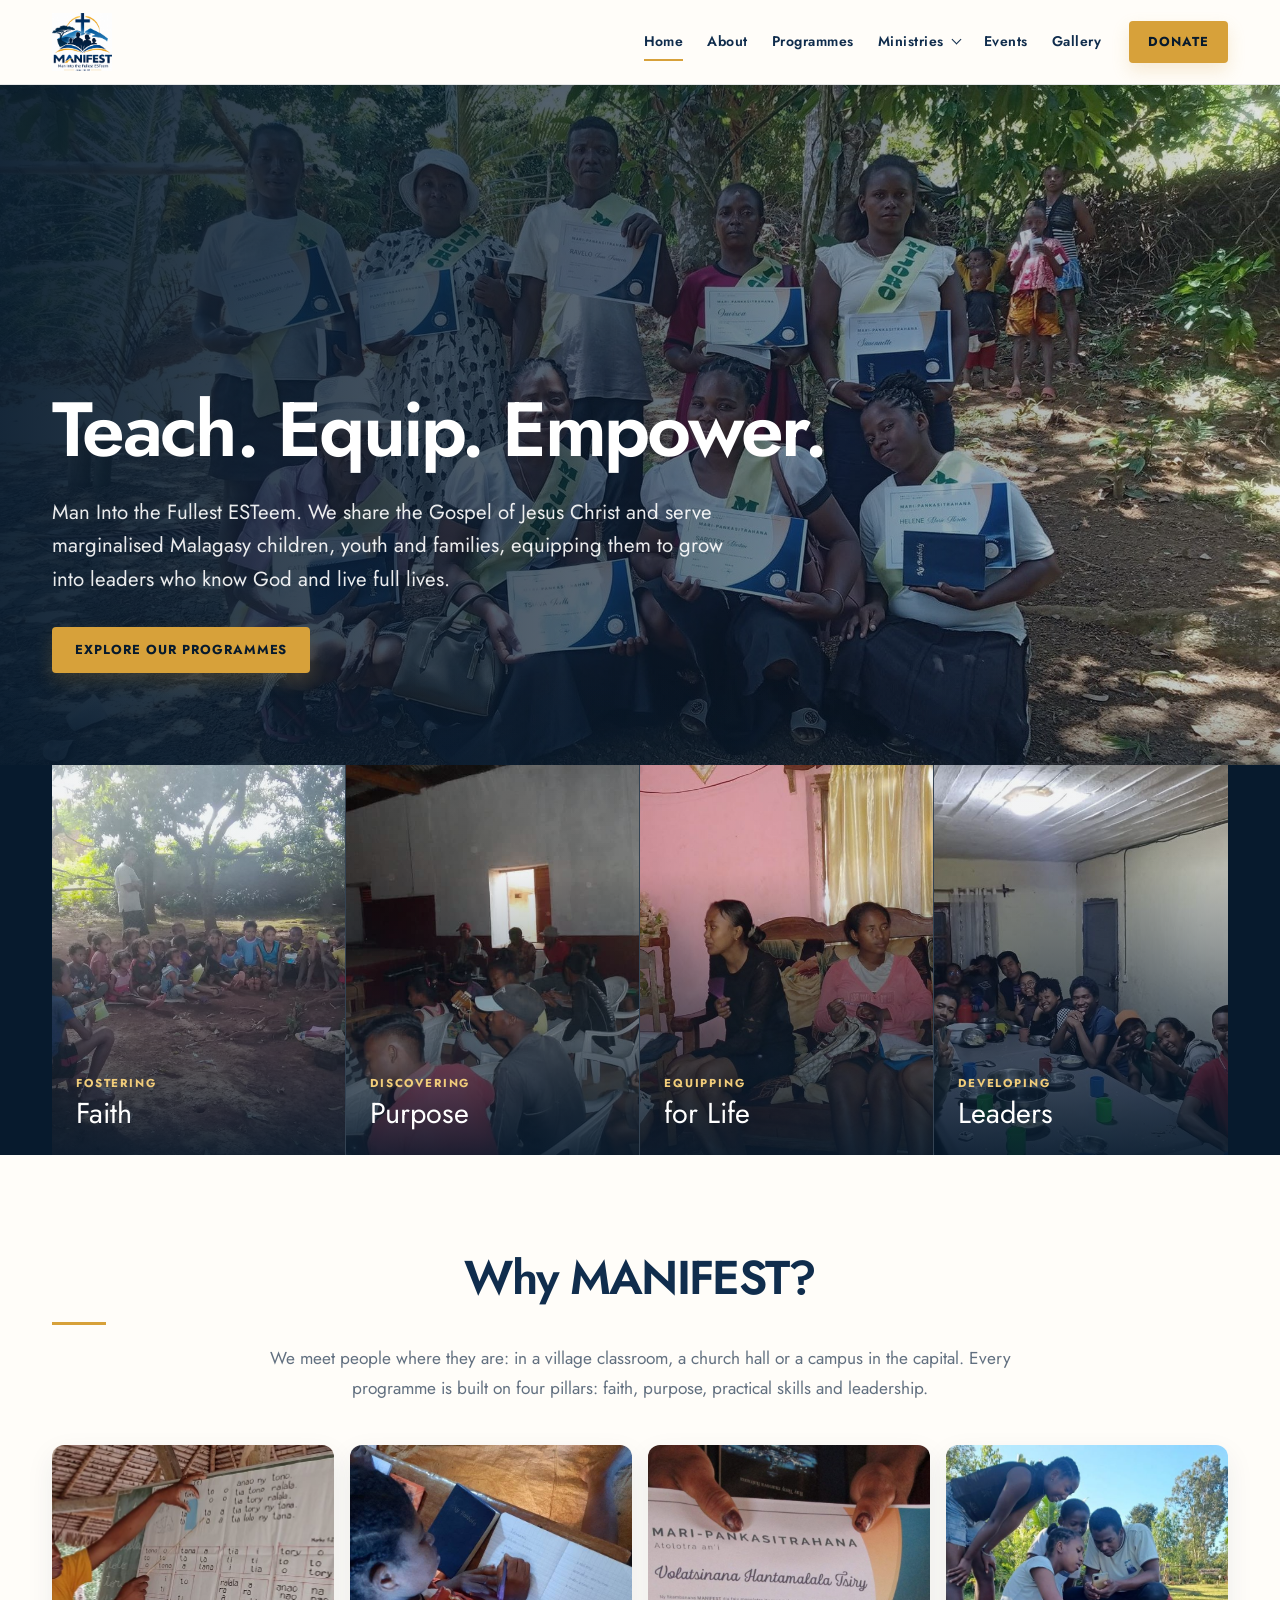
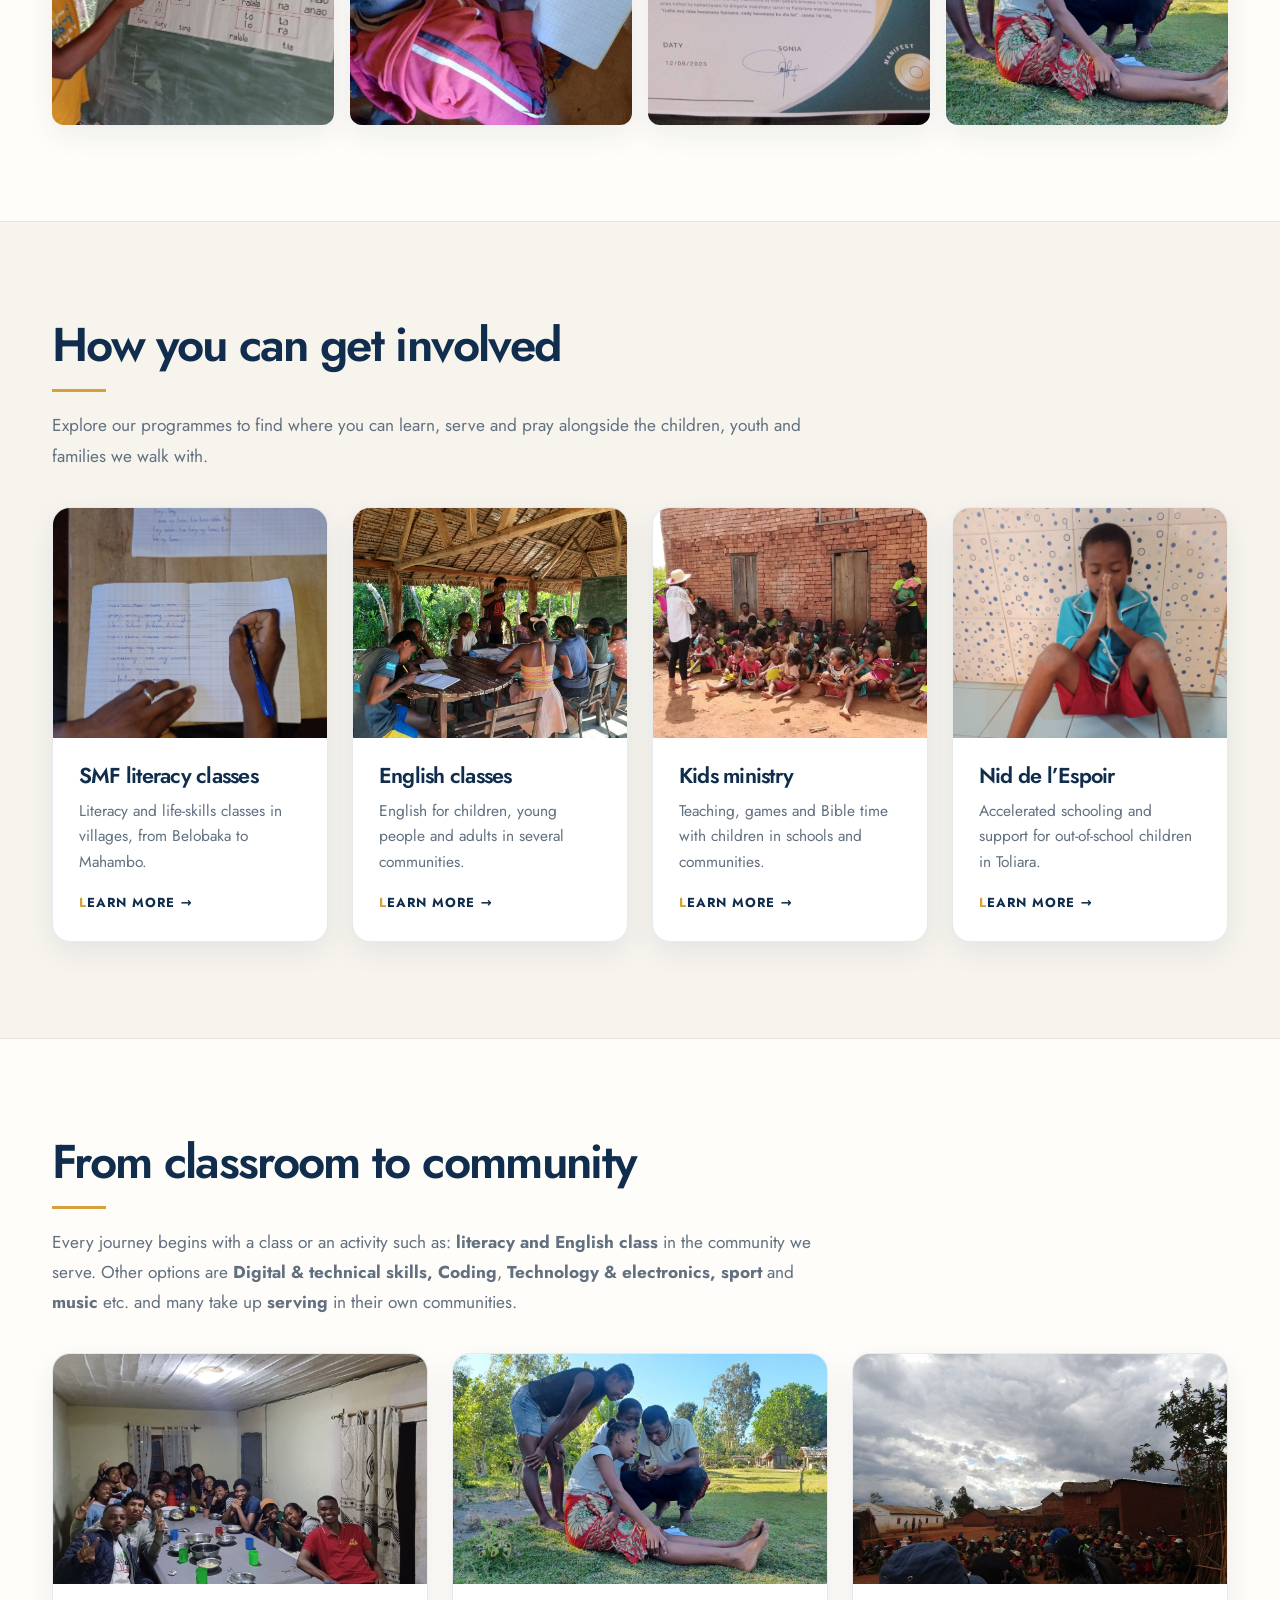
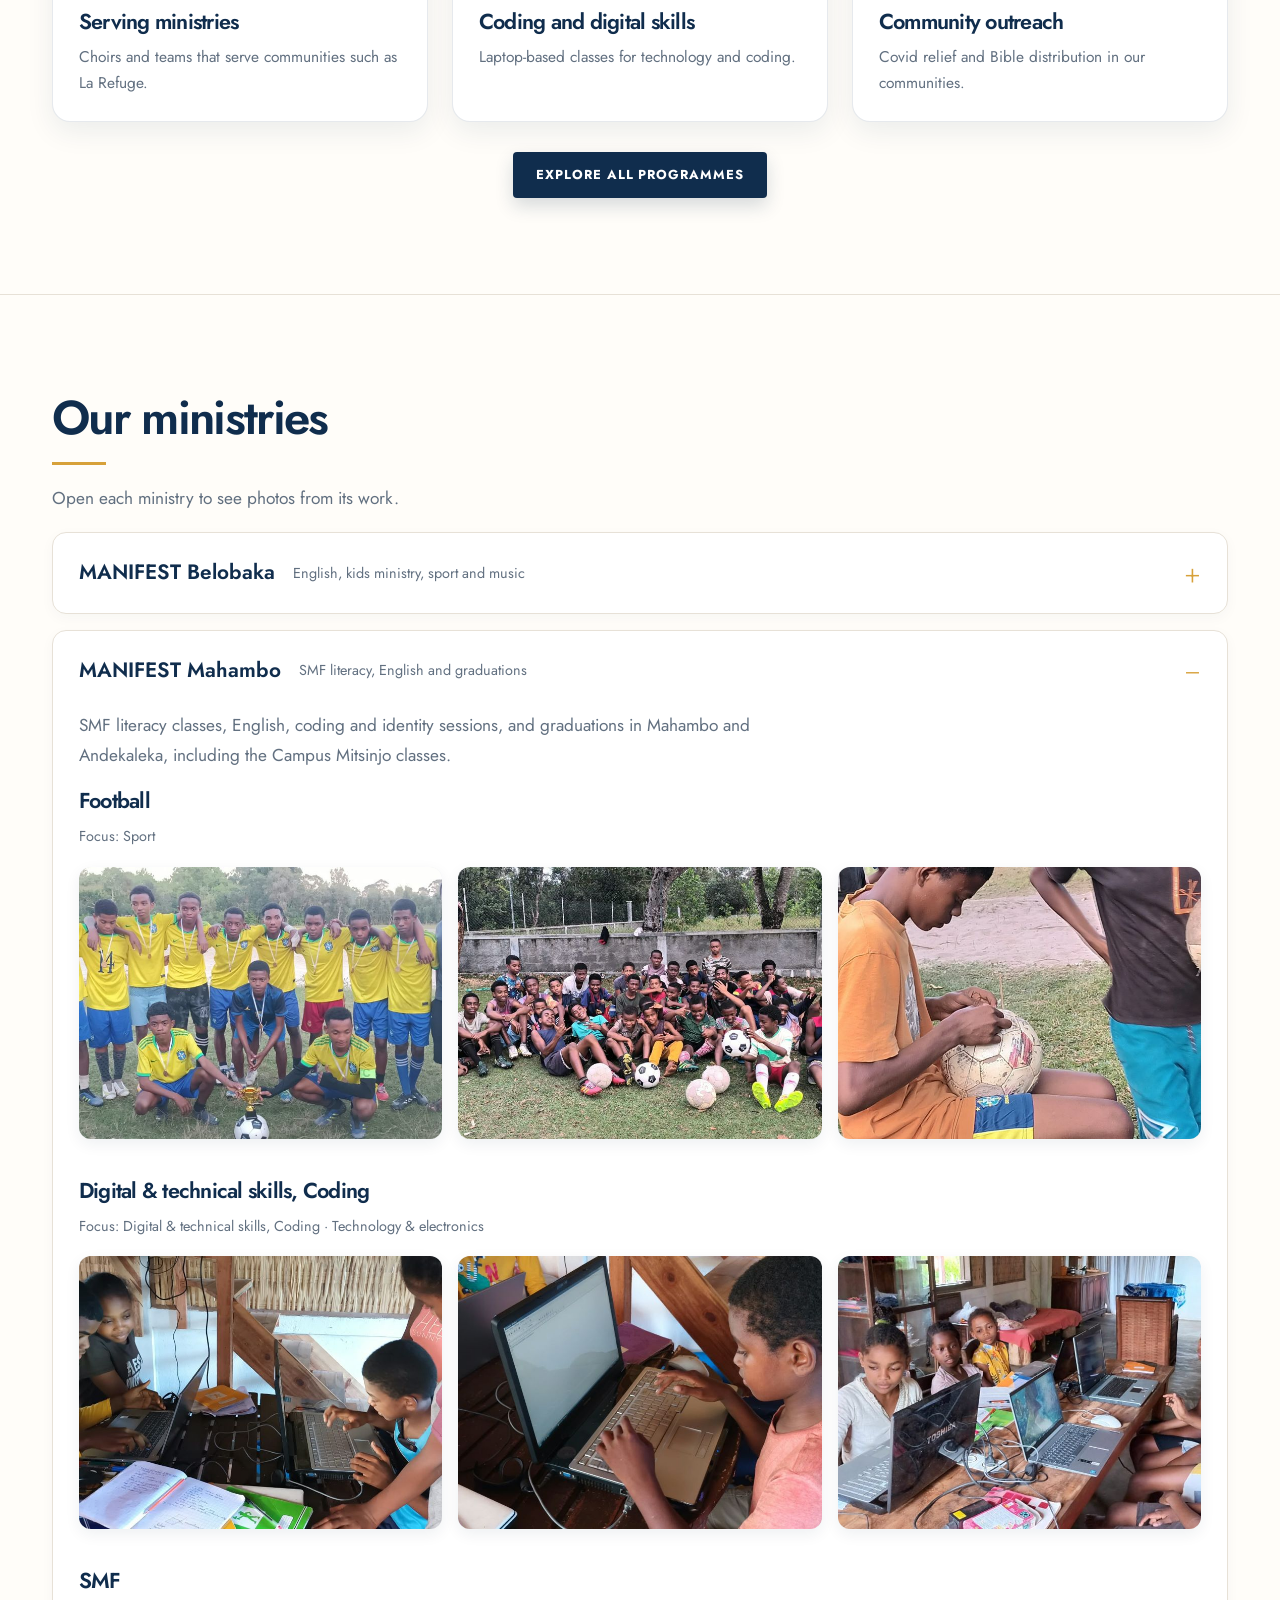
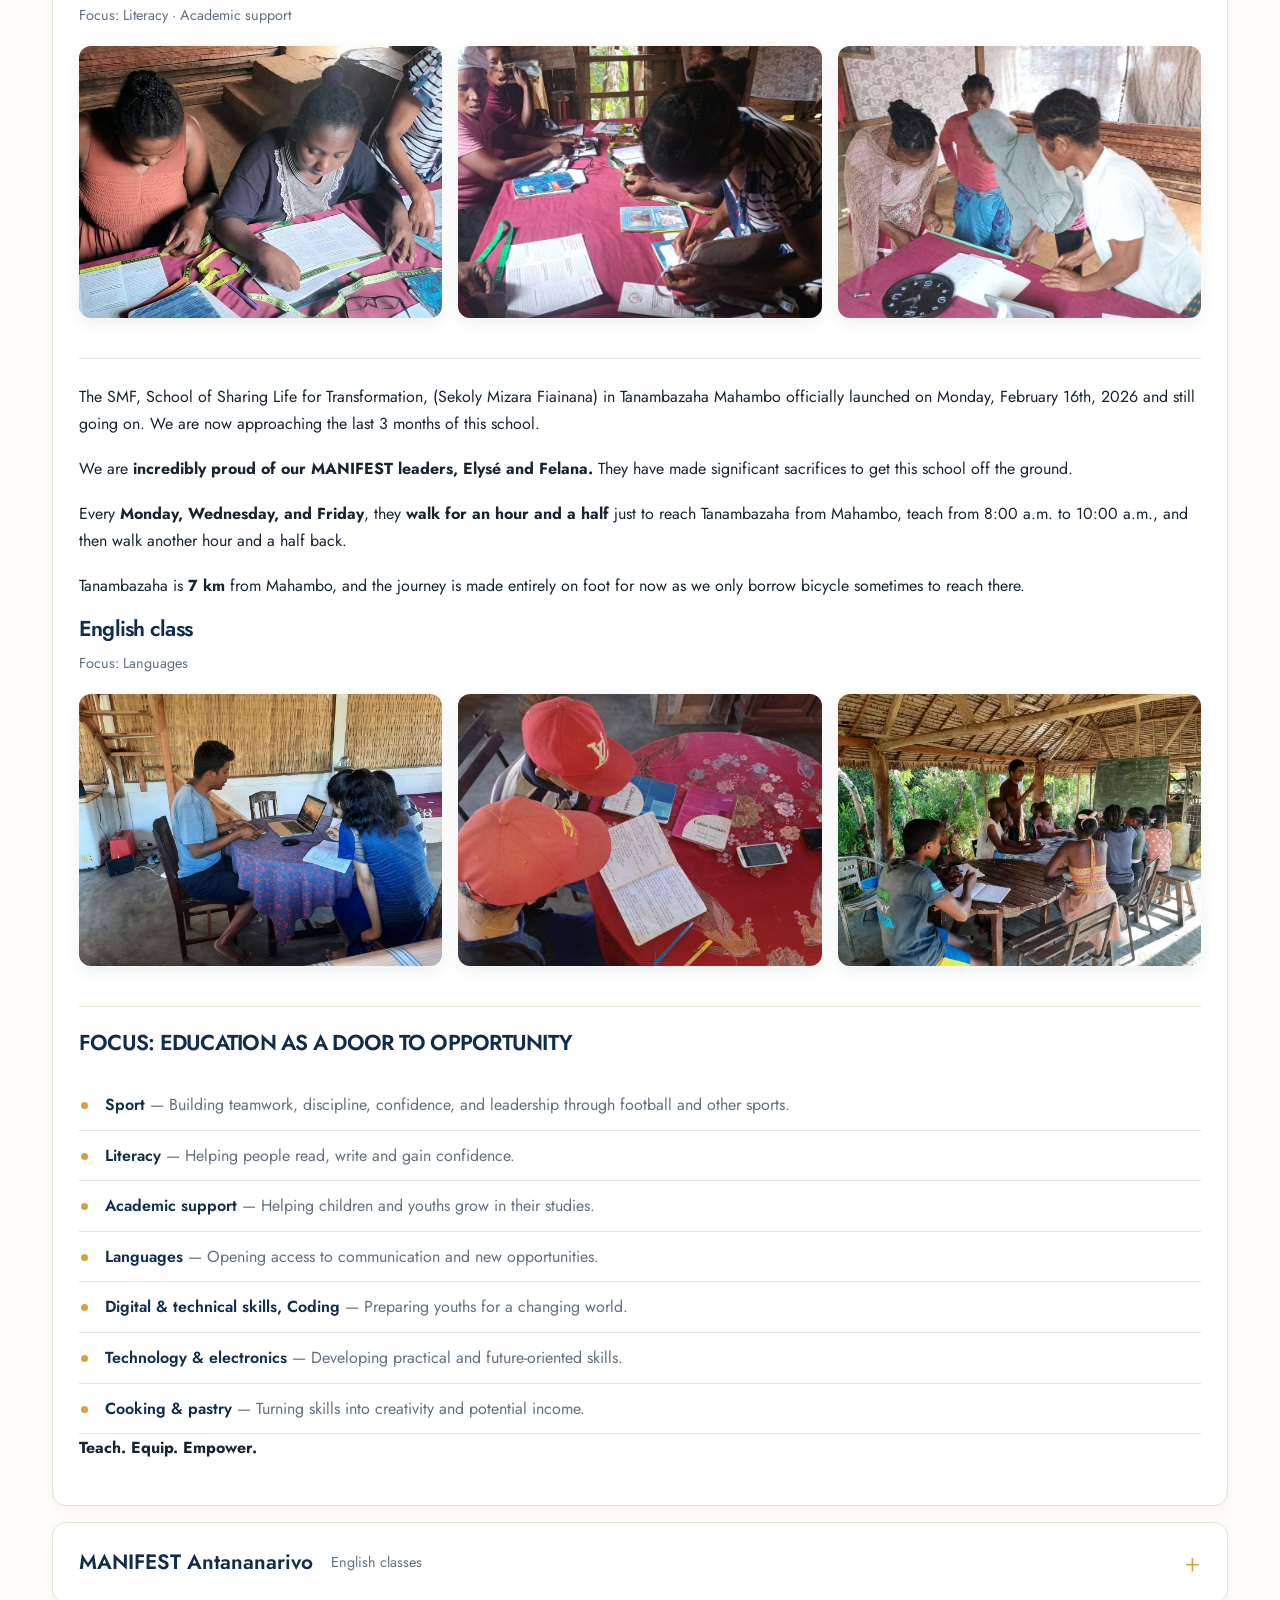
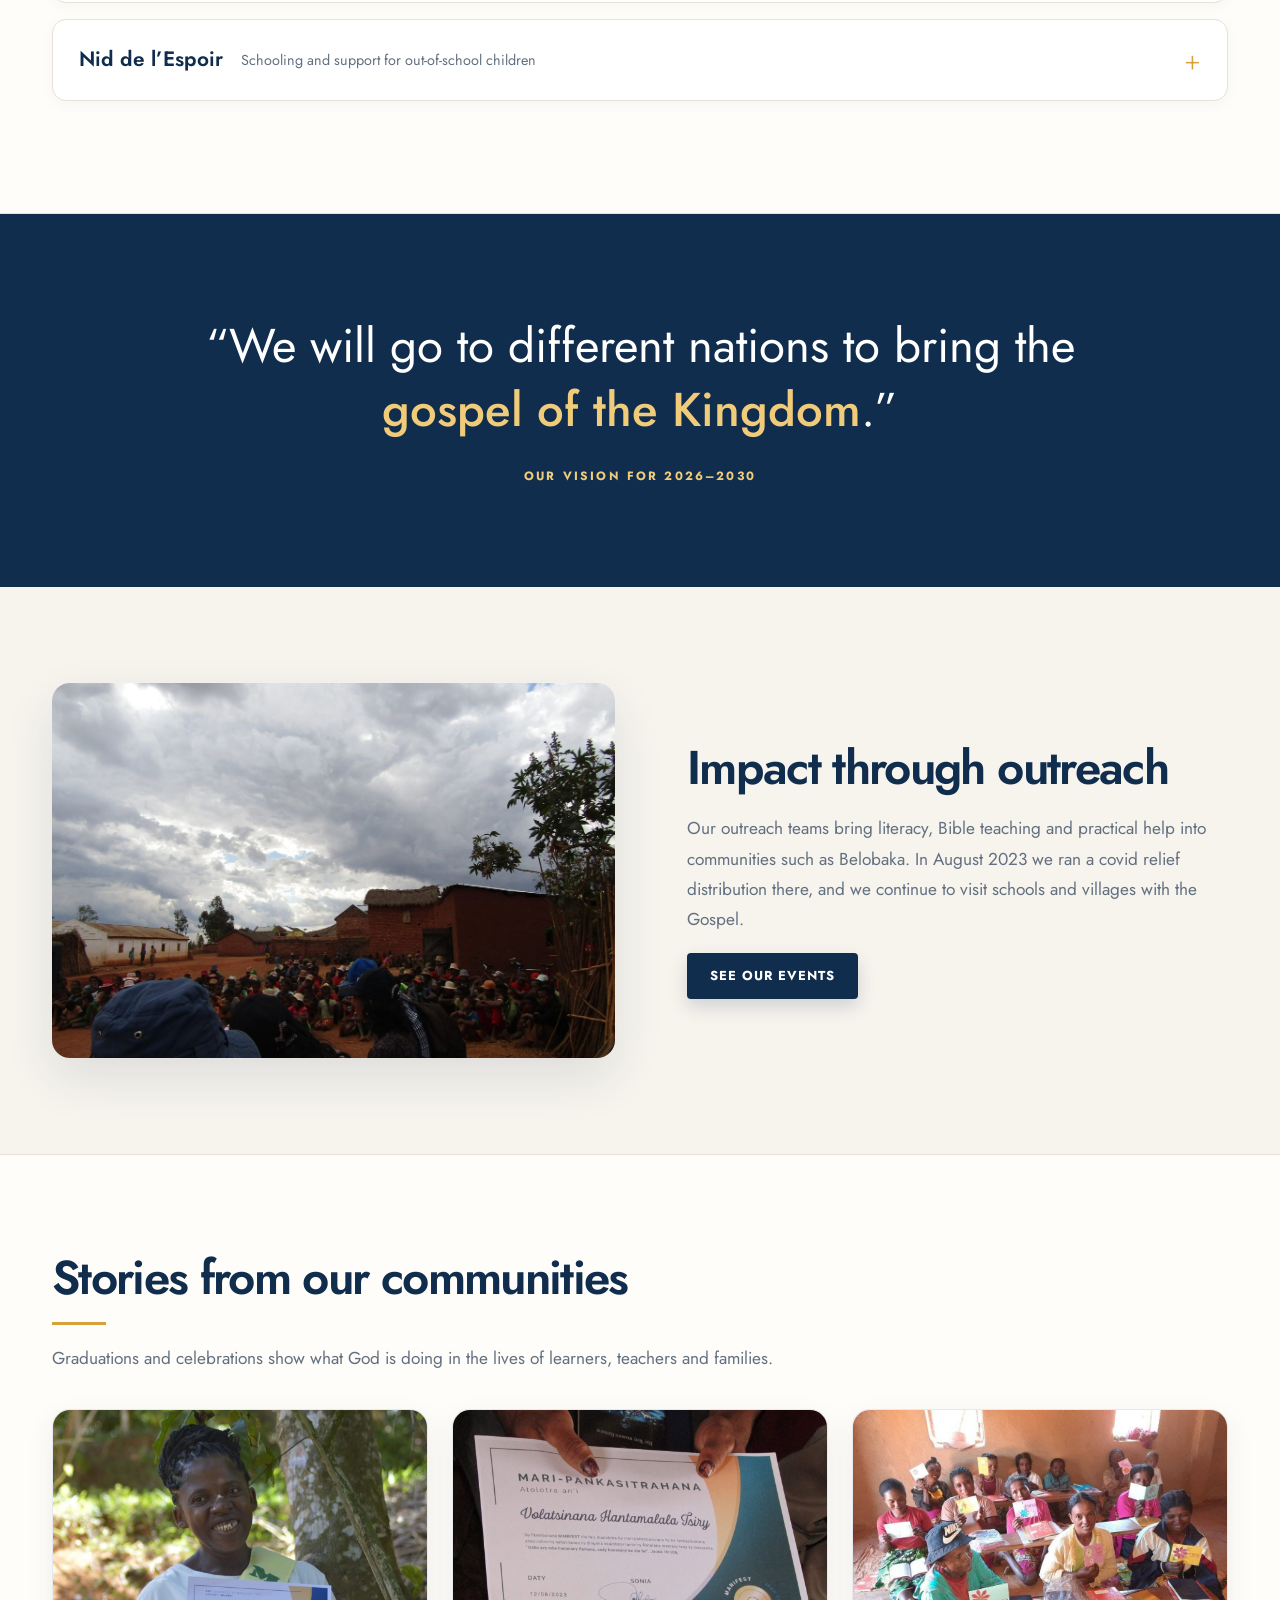
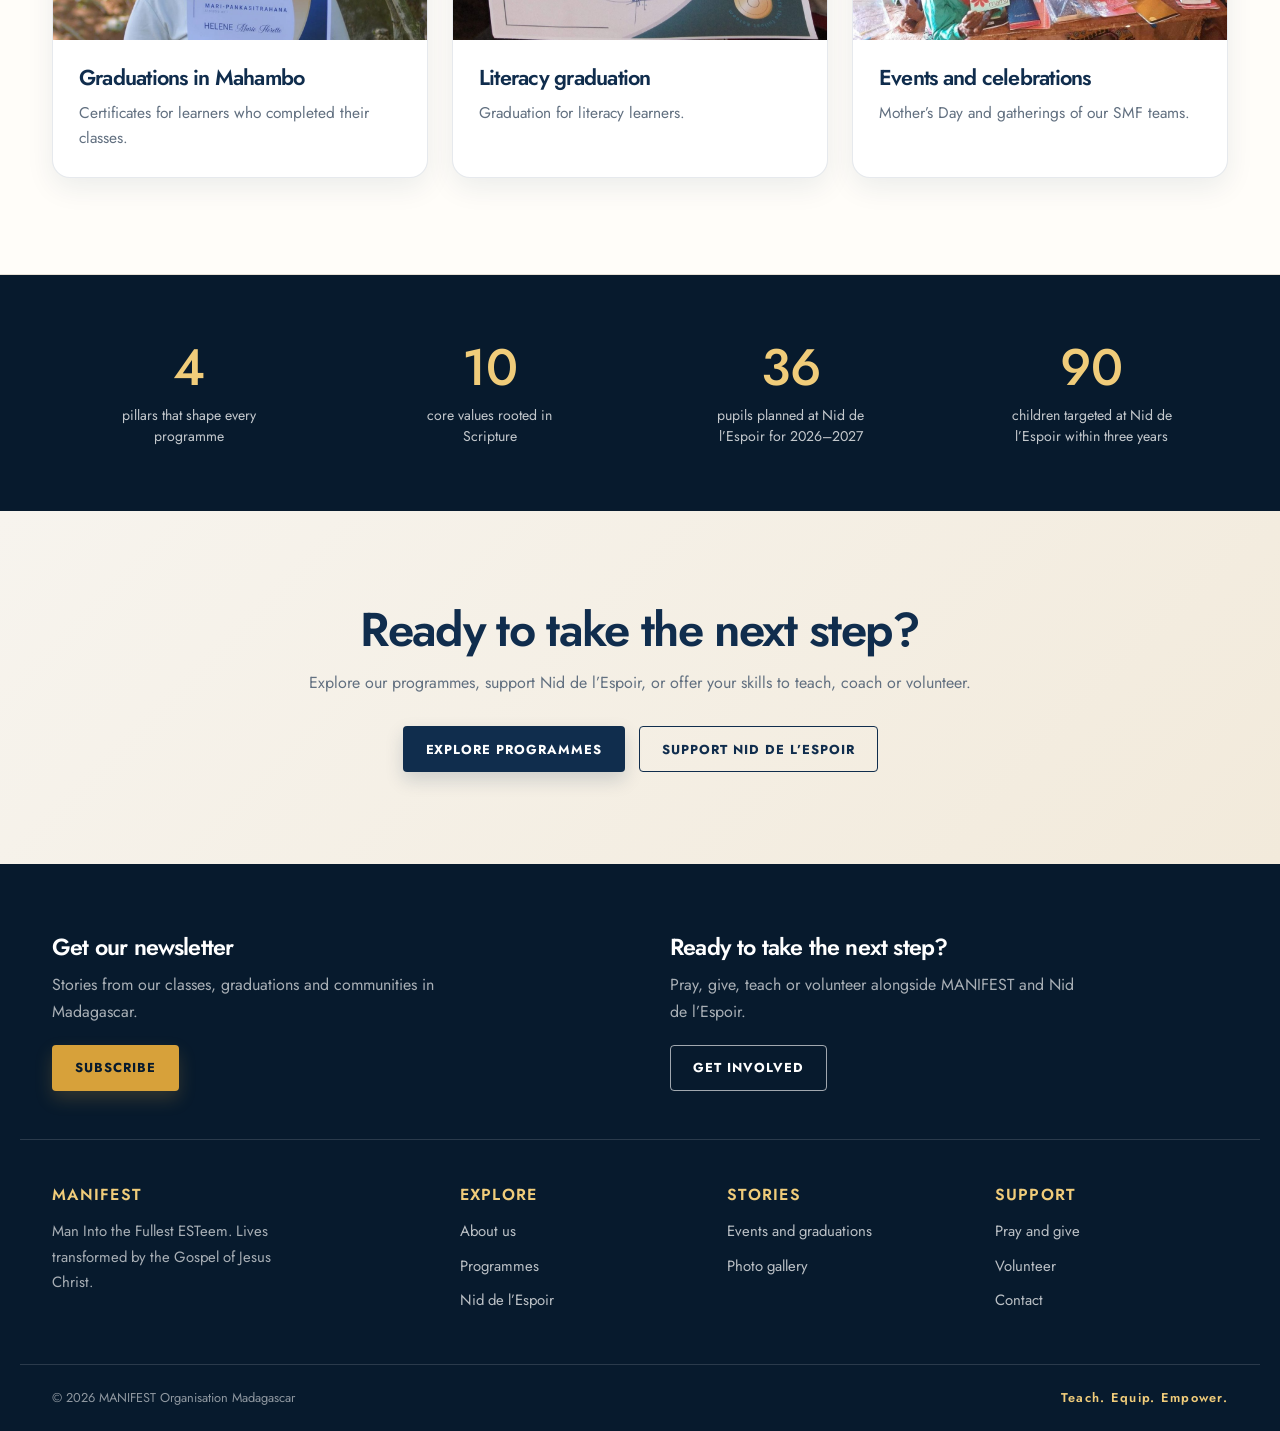
==== commit 4966b64c: "Update homepage SMF literacy photo Co-authored-by: arena-agent <297053741+arena-agent@users.noreply." ====
--- a/index.html
+++ b/index.html
@@ -70,7 +70,7 @@
     <p class="blurb">Explore our programmes to find where you can learn, serve and pray alongside the children, youth and families we walk with.</p>
     <div class="cards cards-4">
       <a class="card card-link" href="programmes.html#smf">
-        <img src="assets/img/photos/smf_belobaka-01.jpg" alt="SMF classes in Belobaka">
+        <img src="assets/img/photos/smf_mahambo_lit-04.jpg" alt="SMF literacy class in Mahambo">
         <div class="body"><h3>SMF literacy classes</h3><p>Literacy and life-skills classes in villages, from Belobaka to Mahambo.</p><span class="more">Learn more →</span></div></a>
       <a class="card card-link" href="programmes.html#english">
         <img src="assets/img/photos/camp_english-01.jpg" alt="English class at Campus Mitsinjo">
--- a/assets/css/style.css
+++ b/assets/css/style.css
@@ -122,7 +122,7 @@
 .card-link .more::first-letter{color:var(--gold)}
 
 /* Facts, values and diagrams */
-ul.facts{display:block;max-width:800px;margin:24px 0 0;padding:0;list-style:none}
+ul.facts{display:block;width:100%;max-width:none;margin:24px 0 0;padding:0;list-style:none}
 ul.facts li{position:relative;padding:12px 0 12px 26px;border-bottom:1px solid var(--line);color:var(--muted);line-height:1.6}
 ul.facts li::before{content:"";position:absolute;top:22px;left:2px;width:7px;height:7px;border-radius:50%;background:var(--gold)}
 ul.facts li b{color:var(--navy);font-weight:600}
@@ -133,11 +133,17 @@
 .value .ref{margin-bottom:12px;color:#a8751f;font-size:.87rem;font-weight:600}
 .value p:last-child{margin-bottom:0;color:var(--muted);font-size:.96rem}
 .dream-close{margin:30px 0 0;color:var(--navy);font-size:1.3rem;font-weight:600}
-.flow{max-width:880px;margin:40px auto 10px;text-align:center}
-.flow-row{display:flex;flex-wrap:wrap;justify-content:center;align-items:center;gap:10px;margin:9px 0}
-.flow .box{padding:13px 19px;border:1px solid rgba(215,161,58,.45);border-radius:6px;background:var(--navy);box-shadow:0 7px 17px rgba(16,45,77,.13);color:#fff;font-weight:600;letter-spacing:.04em}
-.flow .arrow,.flow .arrow-down{color:var(--gold);font-size:1.5rem;font-weight:700}
-.flow .arrow-down{line-height:1;margin:3px 0}
+.flow{max-width:none;margin:48px auto 10px;text-align:center}
+.flow .box{position:relative;z-index:1;display:flex;min-height:84px;flex-direction:column;align-items:center;justify-content:center;padding:14px 10px;border:1px solid rgba(215,161,58,.48);border-radius:8px;background:var(--navy);box-shadow:0 9px 22px rgba(16,45,77,.13);color:#fff;font-weight:600;letter-spacing:.04em}
+.pathway-steps{position:relative;display:grid;grid-template-columns:repeat(6,minmax(0,1fr));gap:22px;align-items:stretch}
+.pathway-steps::before{content:"";position:absolute;z-index:0;top:50%;right:4%;left:4%;height:2px;background:linear-gradient(90deg,transparent,var(--gold) 7%,var(--gold) 93%,transparent)}
+.pathway-steps .box small{display:block;margin-bottom:5px;color:var(--gold-light);font-size:.67rem;letter-spacing:.16em}
+.pathway-steps .box:not(:last-child)::after{content:"›";position:absolute;top:50%;right:-22px;width:22px;background:var(--cream);color:var(--gold);font-size:1.65rem;line-height:1;transform:translateY(-52%)}
+.pathway-bridge{display:flex;flex-direction:column;align-items:center;margin:20px 0 15px;color:#a8751f}
+.pathway-bridge span{font-size:.72rem;font-weight:700;letter-spacing:.14em;text-transform:uppercase}
+.pathway-bridge b{font-size:1.6rem;line-height:1.15}
+.pathway-reach{display:grid;grid-template-columns:repeat(4,minmax(0,1fr));gap:14px;max-width:880px;margin:0 auto}
+.pathway-reach .box{min-height:58px;background:#fff;color:var(--navy);box-shadow:0 6px 16px rgba(16,45,77,.07);font-size:.84rem}
 .flow-end{margin:28px 0 0;color:var(--navy);font-size:1.2rem;font-style:italic;font-weight:600;text-align:center}
 .focus-block{margin-top:34px;padding-top:24px;border-top:1px solid var(--line)}
 .focus-block h3{margin-bottom:6px}
@@ -177,7 +183,7 @@
 .loc-place{color:var(--muted);font-size:.9rem;font-weight:400}
 .loc-body{padding:0 26px 26px}
 .loc-body .blurb{margin-top:0}
-.grid{display:grid;grid-template-columns:repeat(auto-fill,minmax(210px,1fr));gap:16px;margin:18px 0 40px}
+.grid{display:grid;grid-template-columns:repeat(auto-fit,minmax(210px,1fr));gap:16px;margin:18px 0 40px}
 .ph{position:relative;margin:0;overflow:hidden;border-radius:12px;background:#edf0f2;box-shadow:0 5px 15px rgba(16,45,77,.07)}
 .ph a{display:block;height:100%}
 .ph img{display:block;width:100%;aspect-ratio:4/3;object-fit:cover;object-position:center;transition:transform .45s ease,filter .45s ease}
@@ -361,3 +367,22 @@
 .mission-text-card .mission-mark{padding:32px 26px 0;color:var(--gold-light);font-size:3rem;font-weight:300;line-height:1}
 .mission-text-card h3{color:#fff}
 .mission-text-card p{color:rgba(255,255,255,.72)}
+
+/* Life-skills crops chosen from the requested Drive photographs. */
+#life-skills .card img{height:260px}
+#life-skills .card:first-child img{object-position:center 15%}
+#life-skills .card:nth-child(2) img,#life-skills .card:nth-child(3) img{object-position:center}
+.card img[src$="nid_whatsapp-01.jpg"],.card img[src$="grad_mahambo24-06.jpg"]{object-position:center 12%}
+
+@media (max-width:980px){
+  .pathway-steps{grid-template-columns:repeat(3,minmax(0,1fr));gap:14px}
+  .pathway-steps::before,.pathway-steps .box::after{display:none}
+  .pathway-reach{max-width:none}
+}
+
+@media (max-width:640px){
+  .pathway-steps{grid-template-columns:1fr;gap:10px}
+  .flow .box{min-height:62px}
+  .pathway-reach{grid-template-columns:repeat(2,minmax(0,1fr));gap:10px}
+  #life-skills .card img{height:235px}
+}
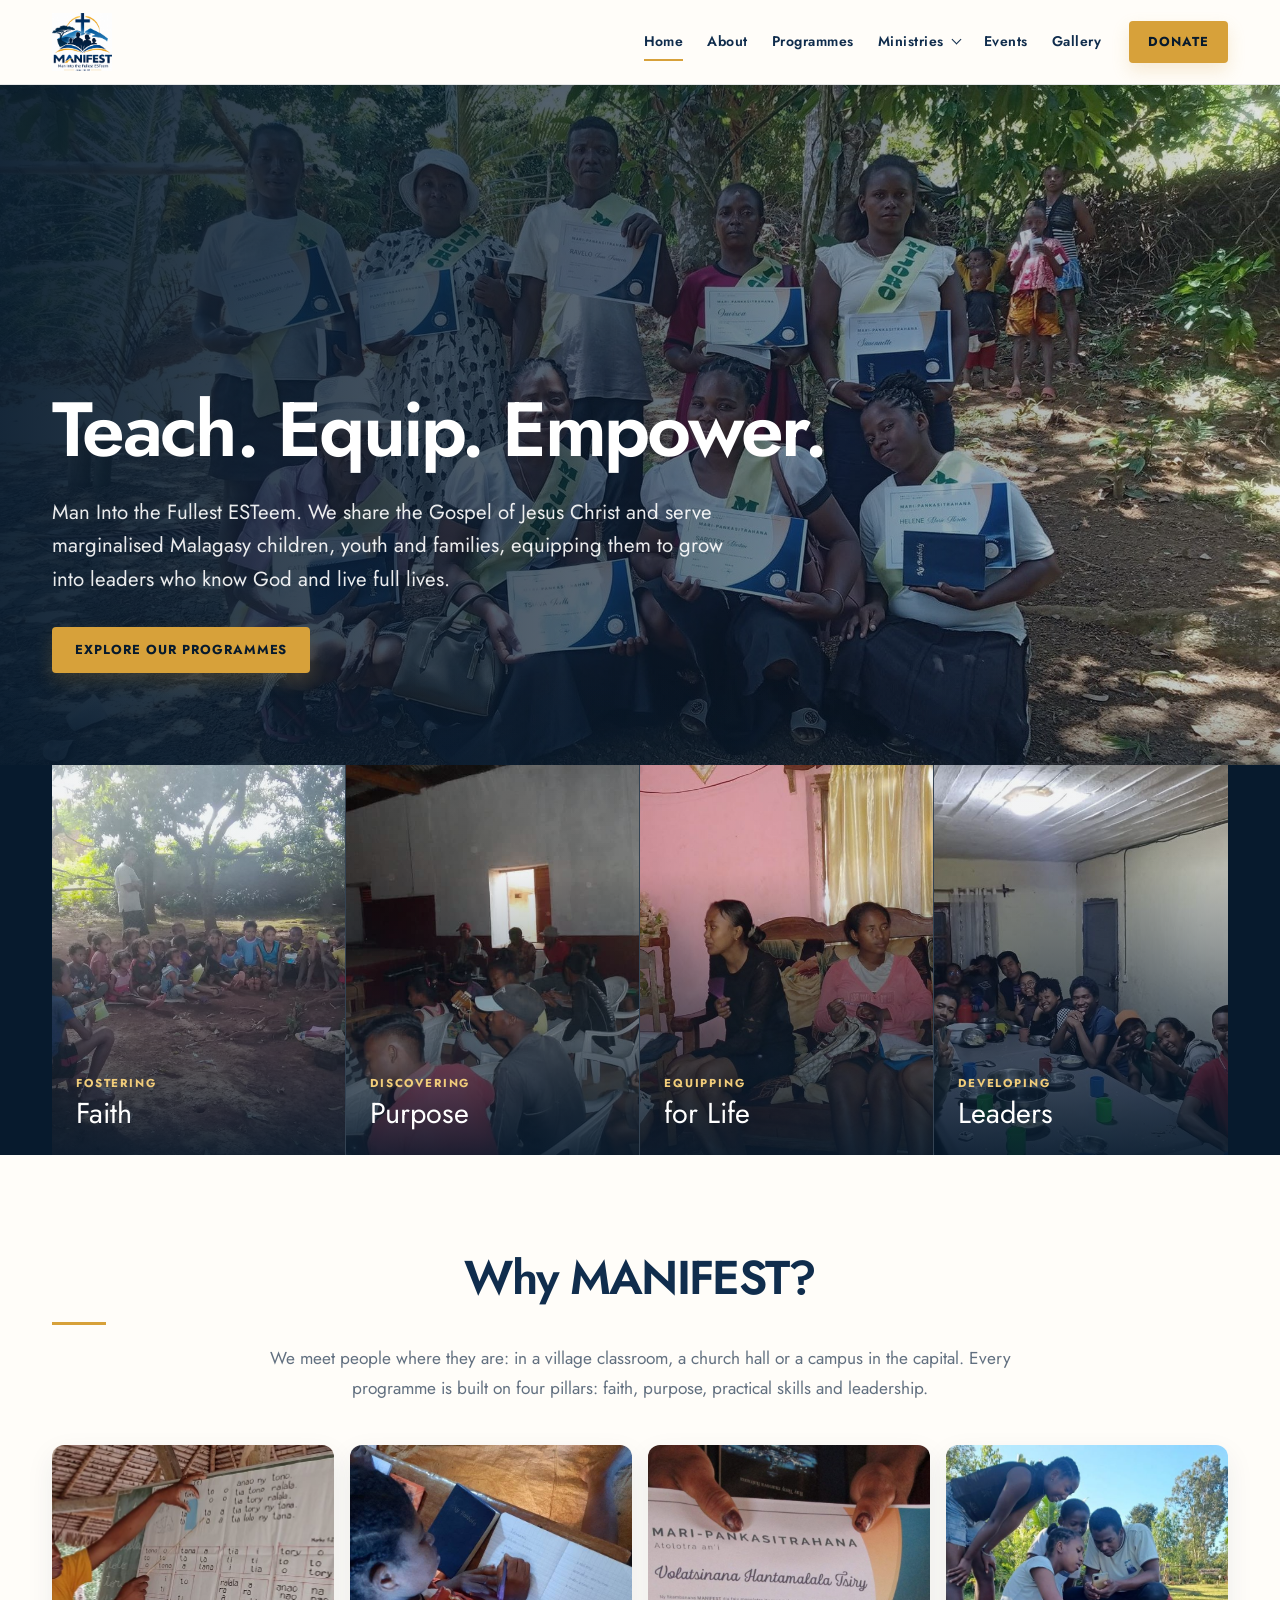
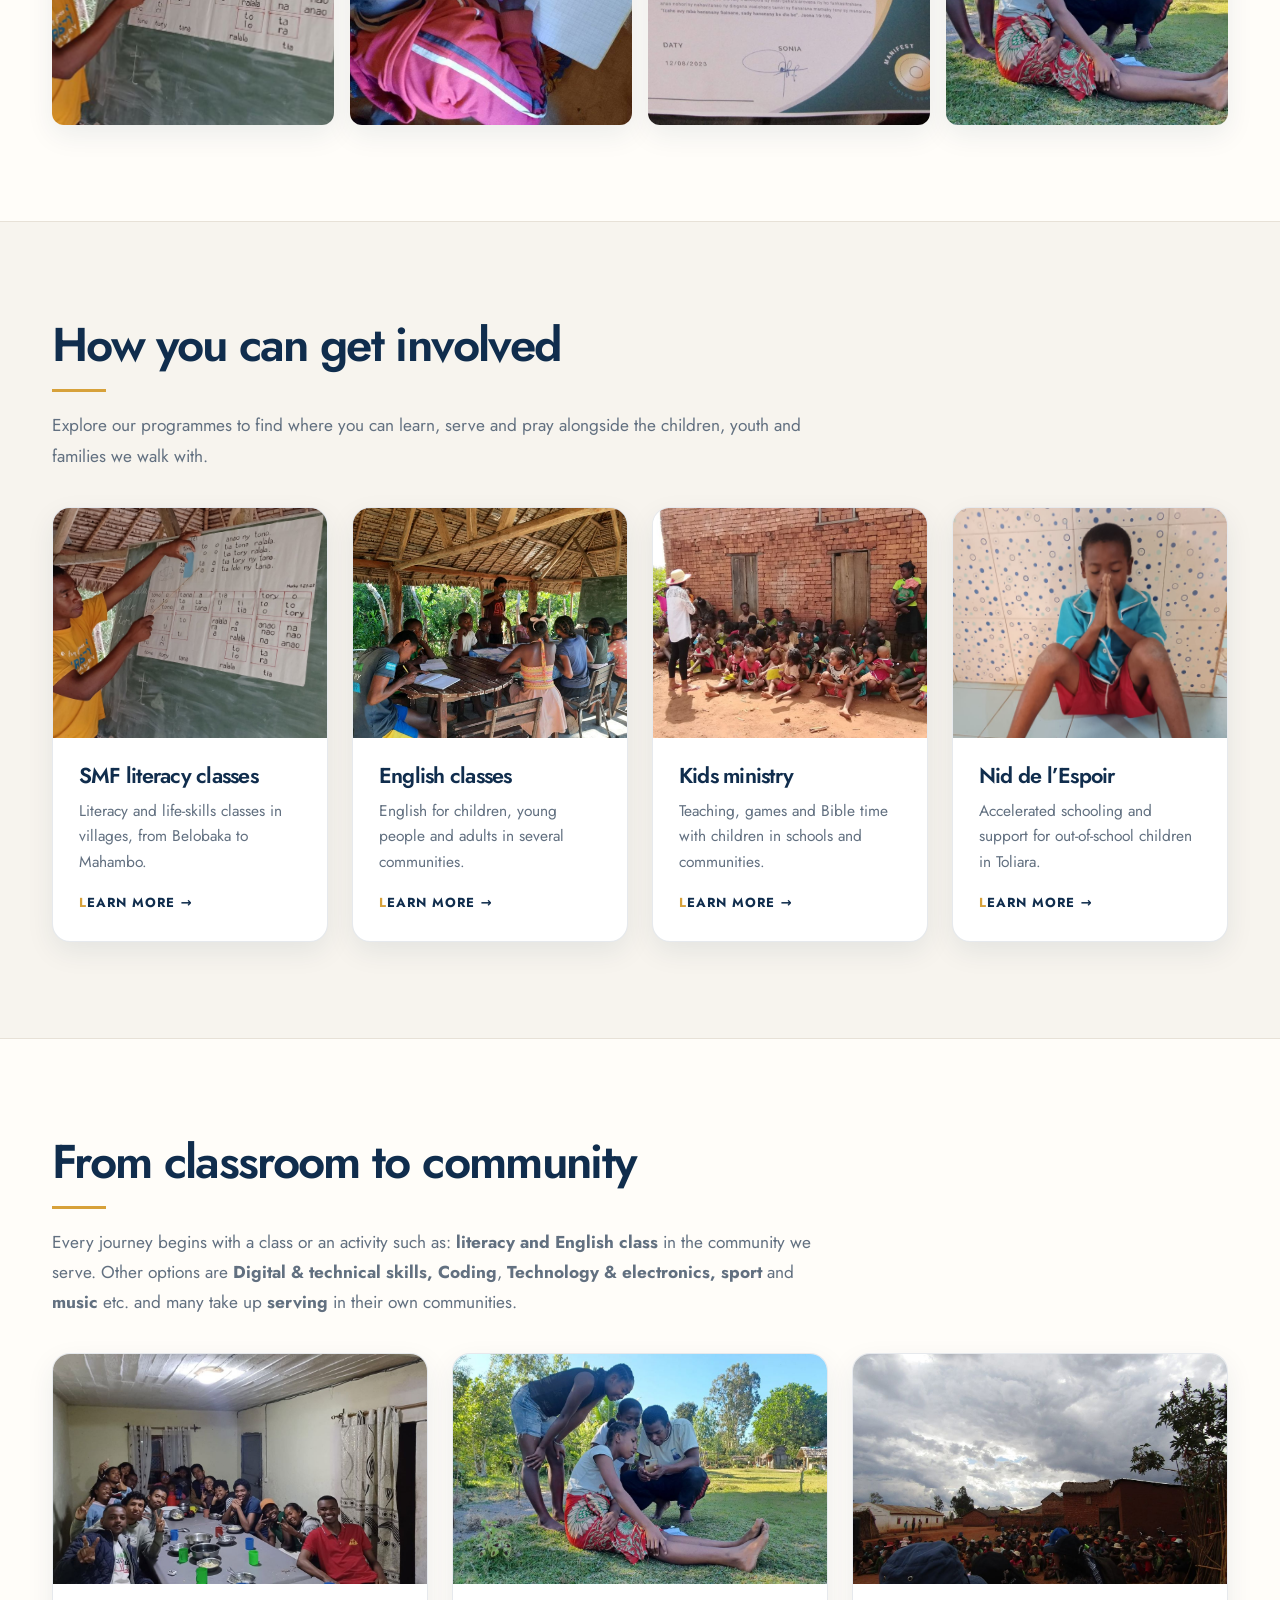
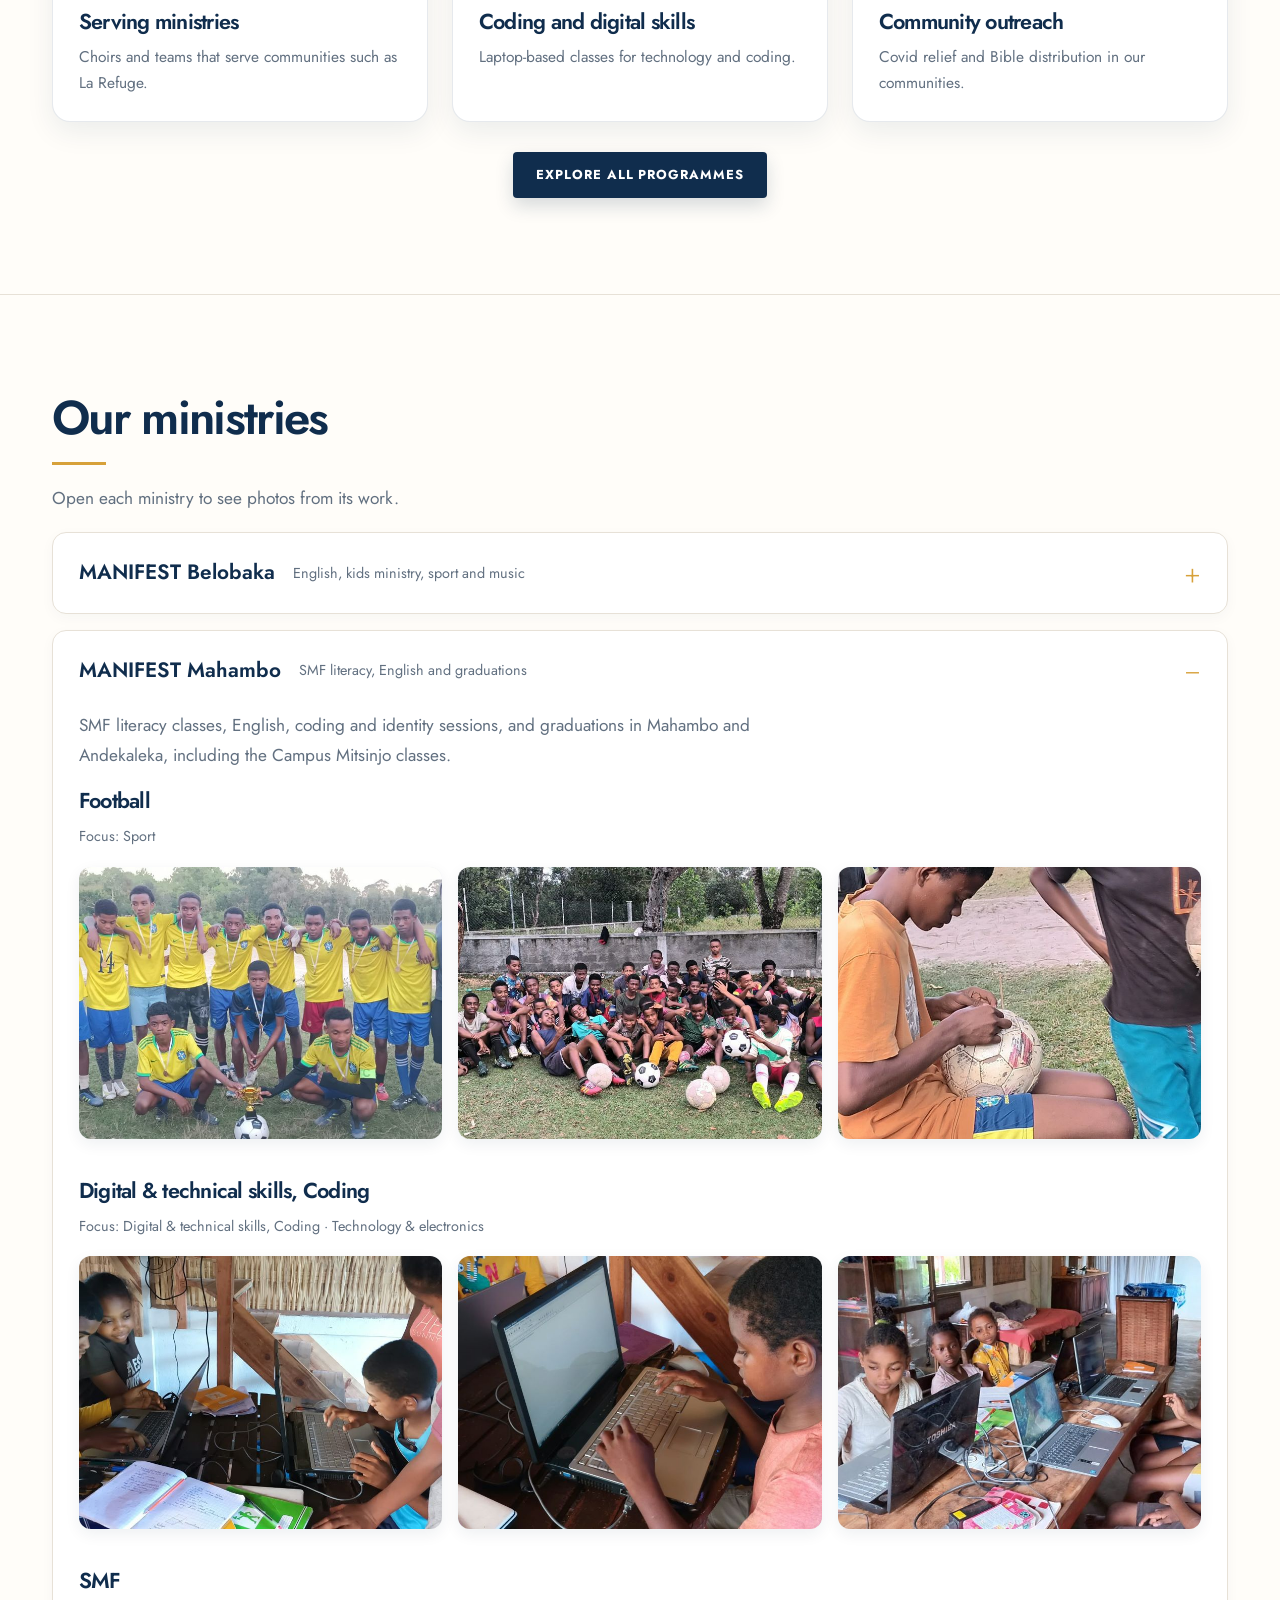
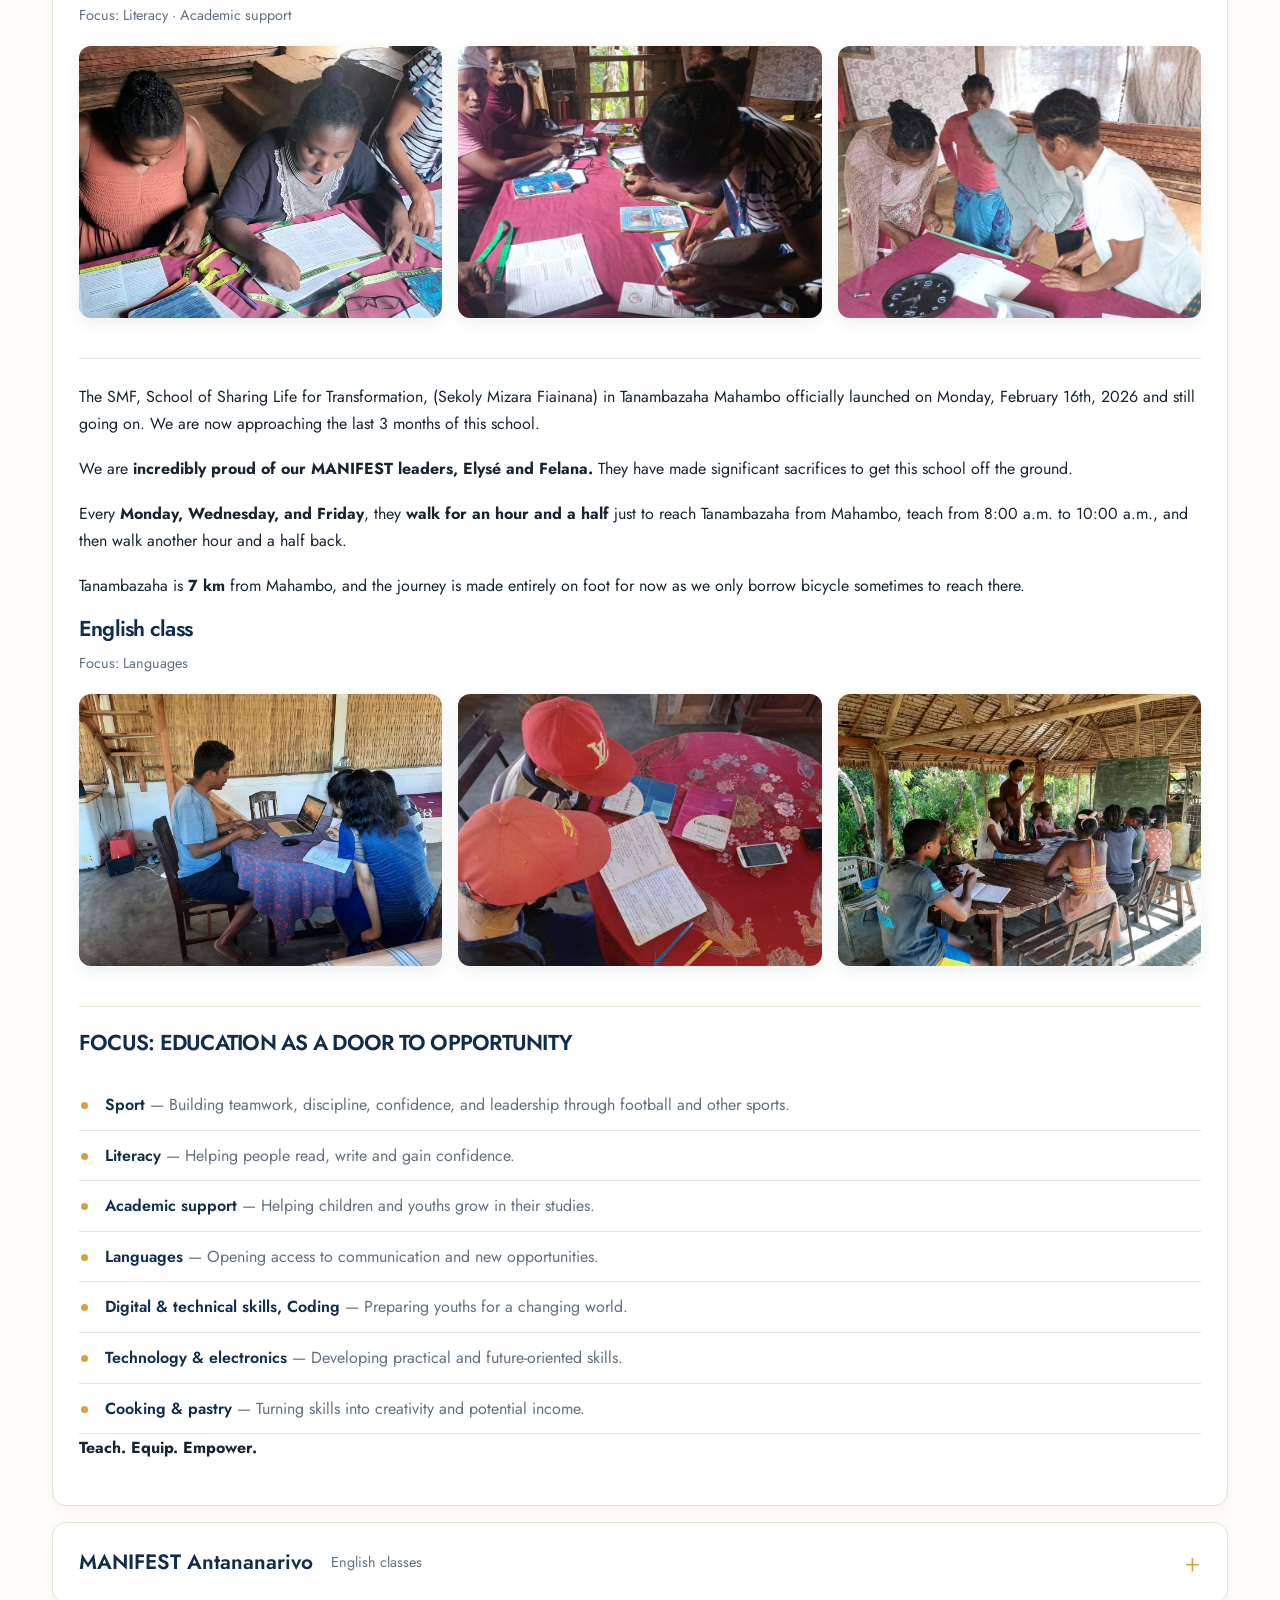
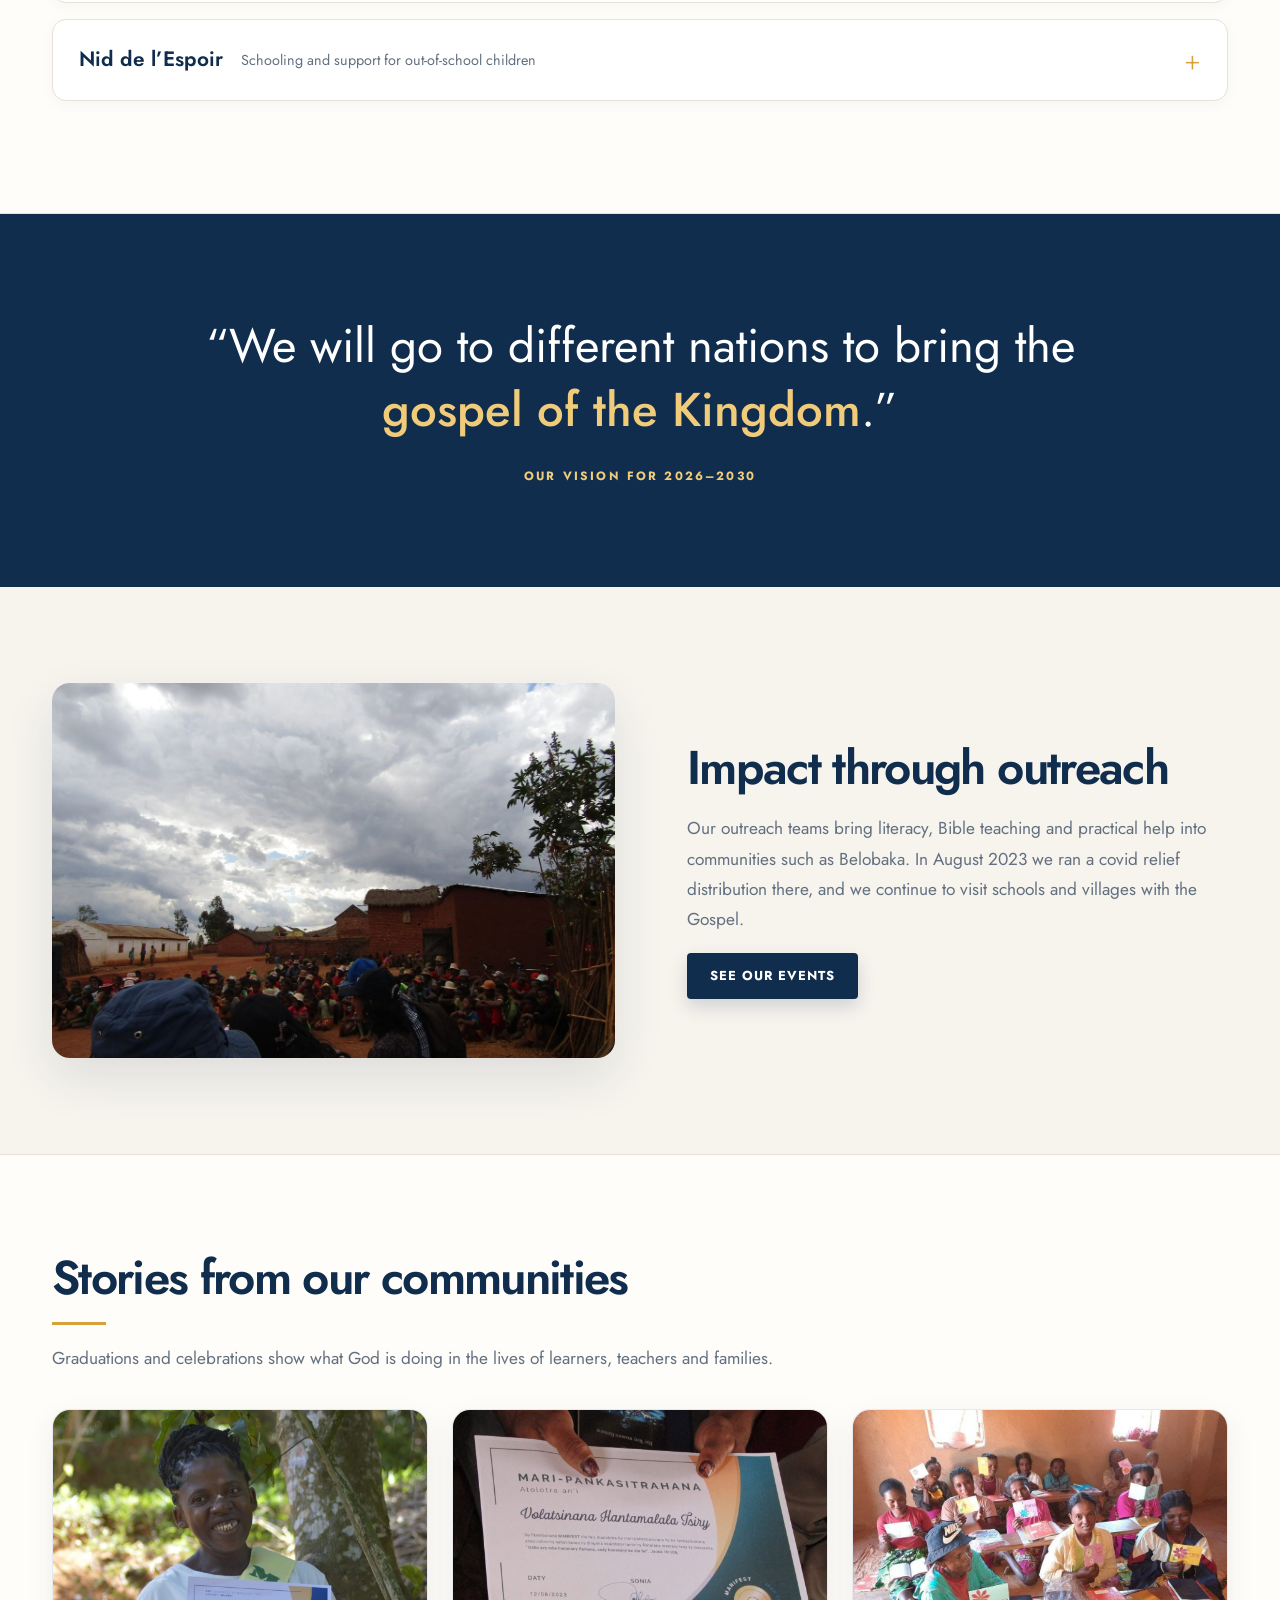
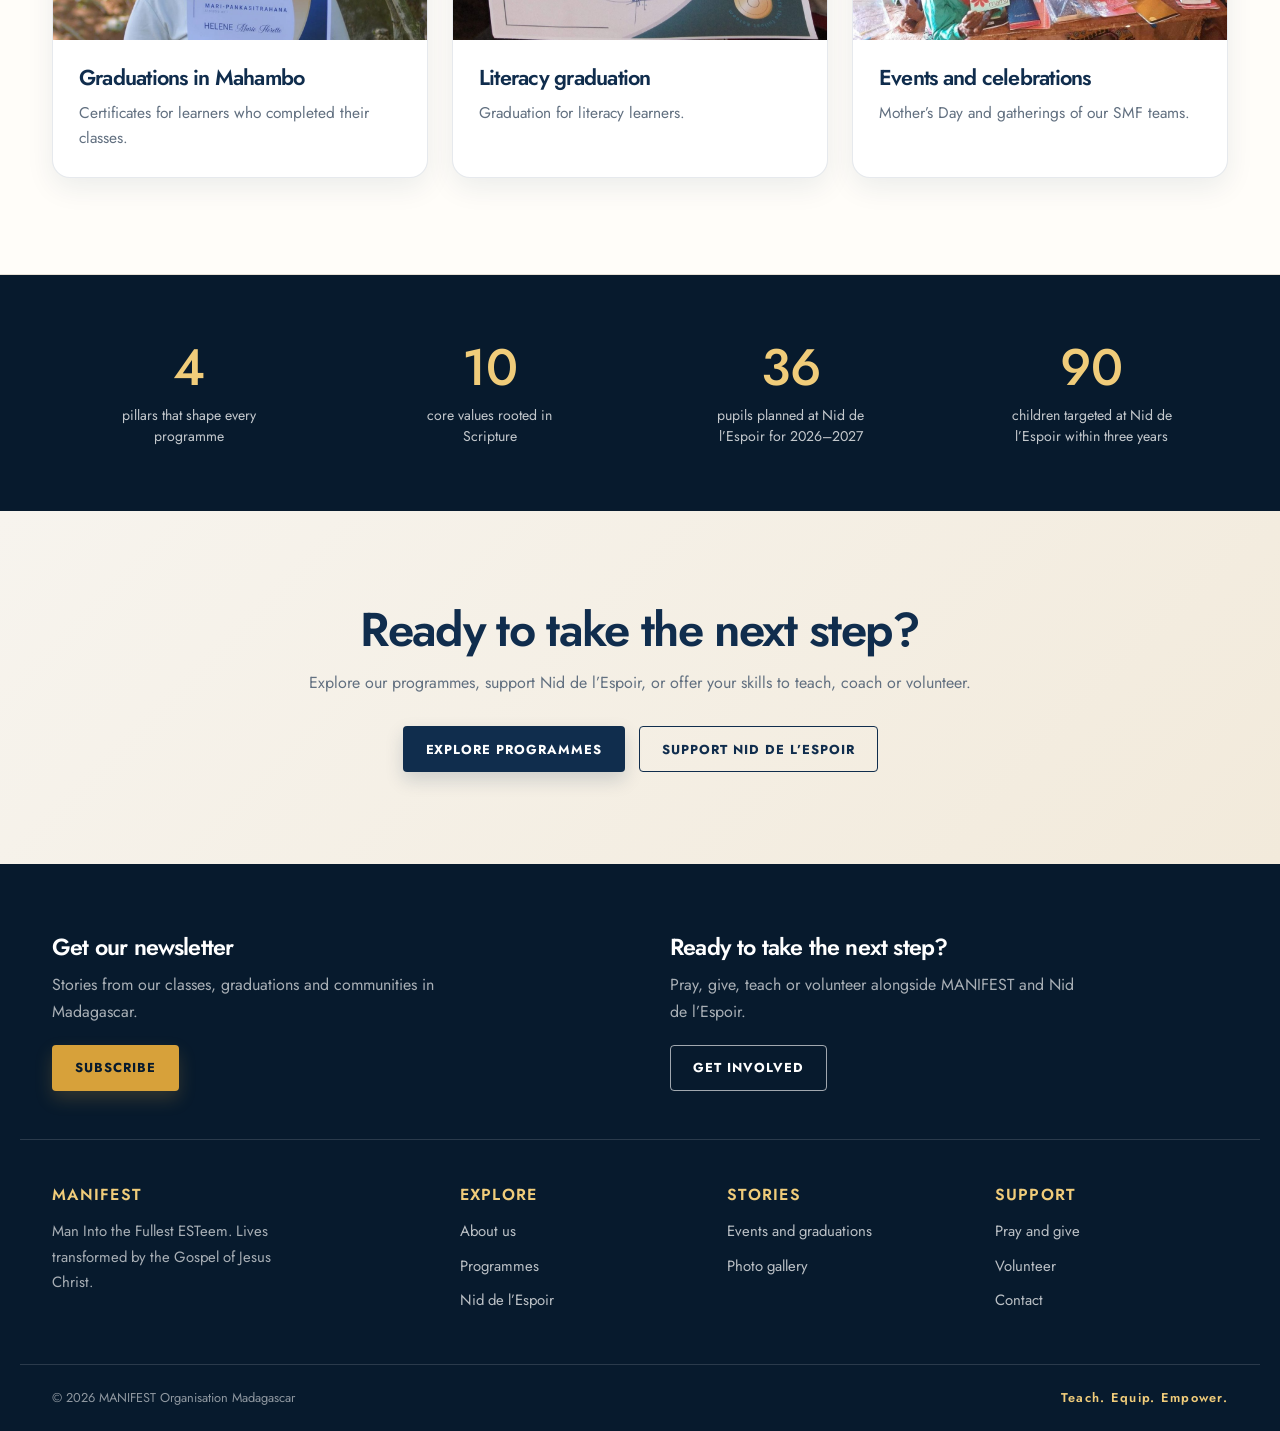
==== commit 8ac7a8ce: "Use requested Mahambo 2024 literacy photo Co-authored-by: arena-agent <297053741+arena-agent@users.n" ====
--- a/index.html
+++ b/index.html
@@ -70,7 +70,7 @@
     <p class="blurb">Explore our programmes to find where you can learn, serve and pray alongside the children, youth and families we walk with.</p>
     <div class="cards cards-4">
       <a class="card card-link" href="programmes.html#smf">
-        <img src="assets/img/photos/smf_mahambo_lit-04.jpg" alt="SMF literacy class in Mahambo">
+        <img src="assets/img/photos/smf-mahambo-2024-04.jpg" alt="SMF literacy class in Mahambo">
         <div class="body"><h3>SMF literacy classes</h3><p>Literacy and life-skills classes in villages, from Belobaka to Mahambo.</p><span class="more">Learn more →</span></div></a>
       <a class="card card-link" href="programmes.html#english">
         <img src="assets/img/photos/camp_english-01.jpg" alt="English class at Campus Mitsinjo">
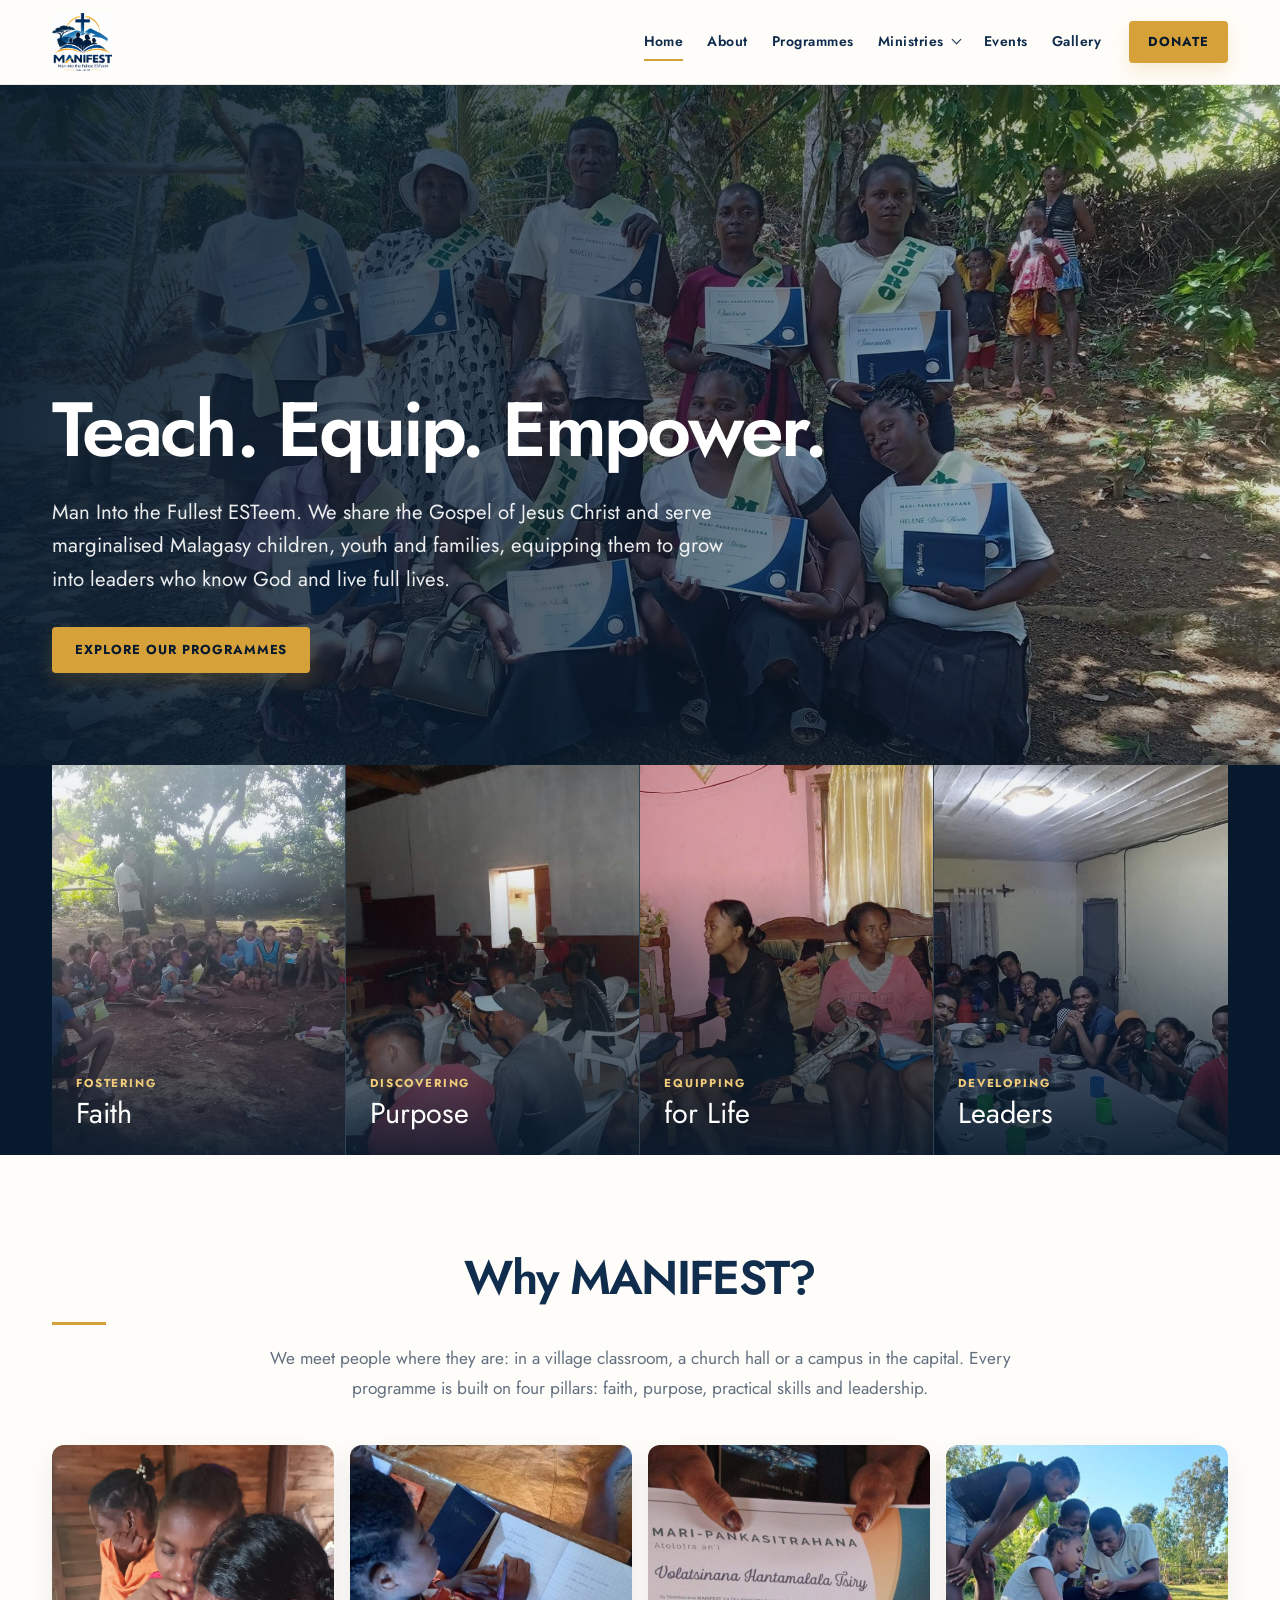
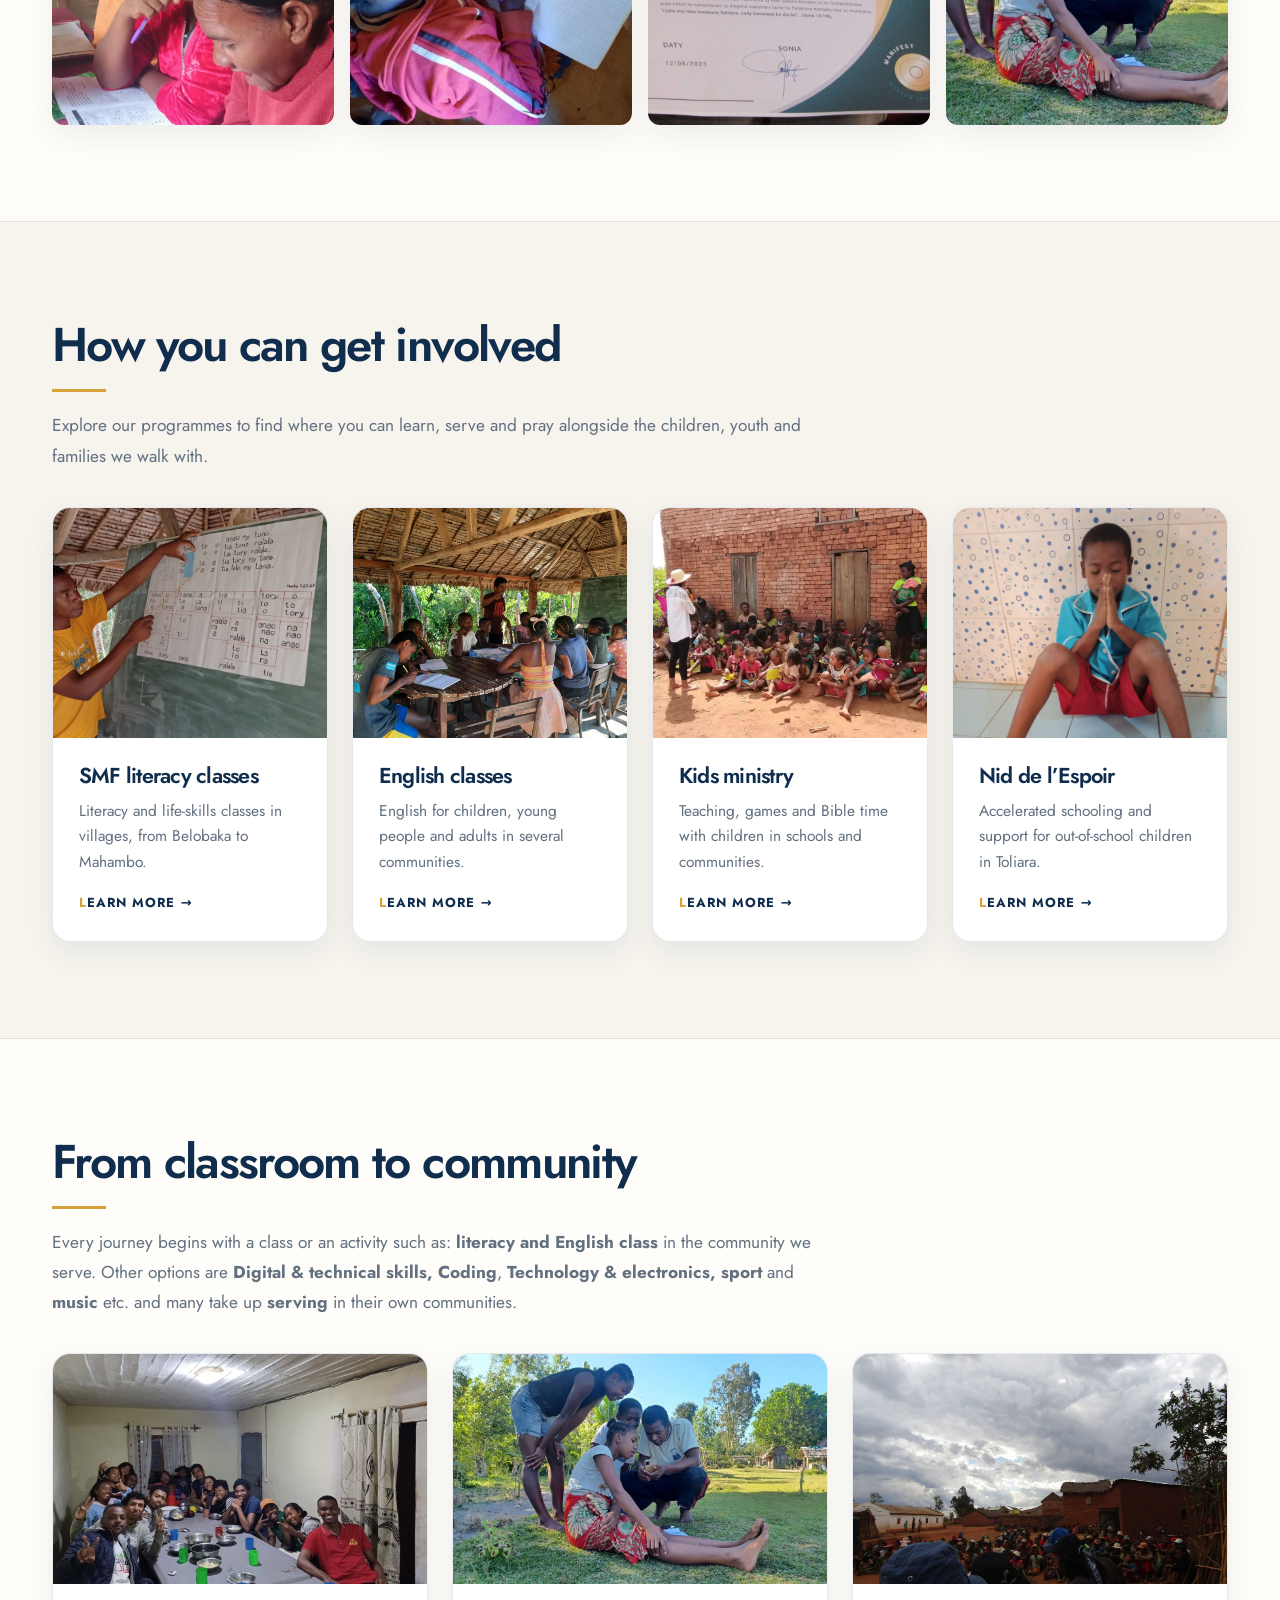
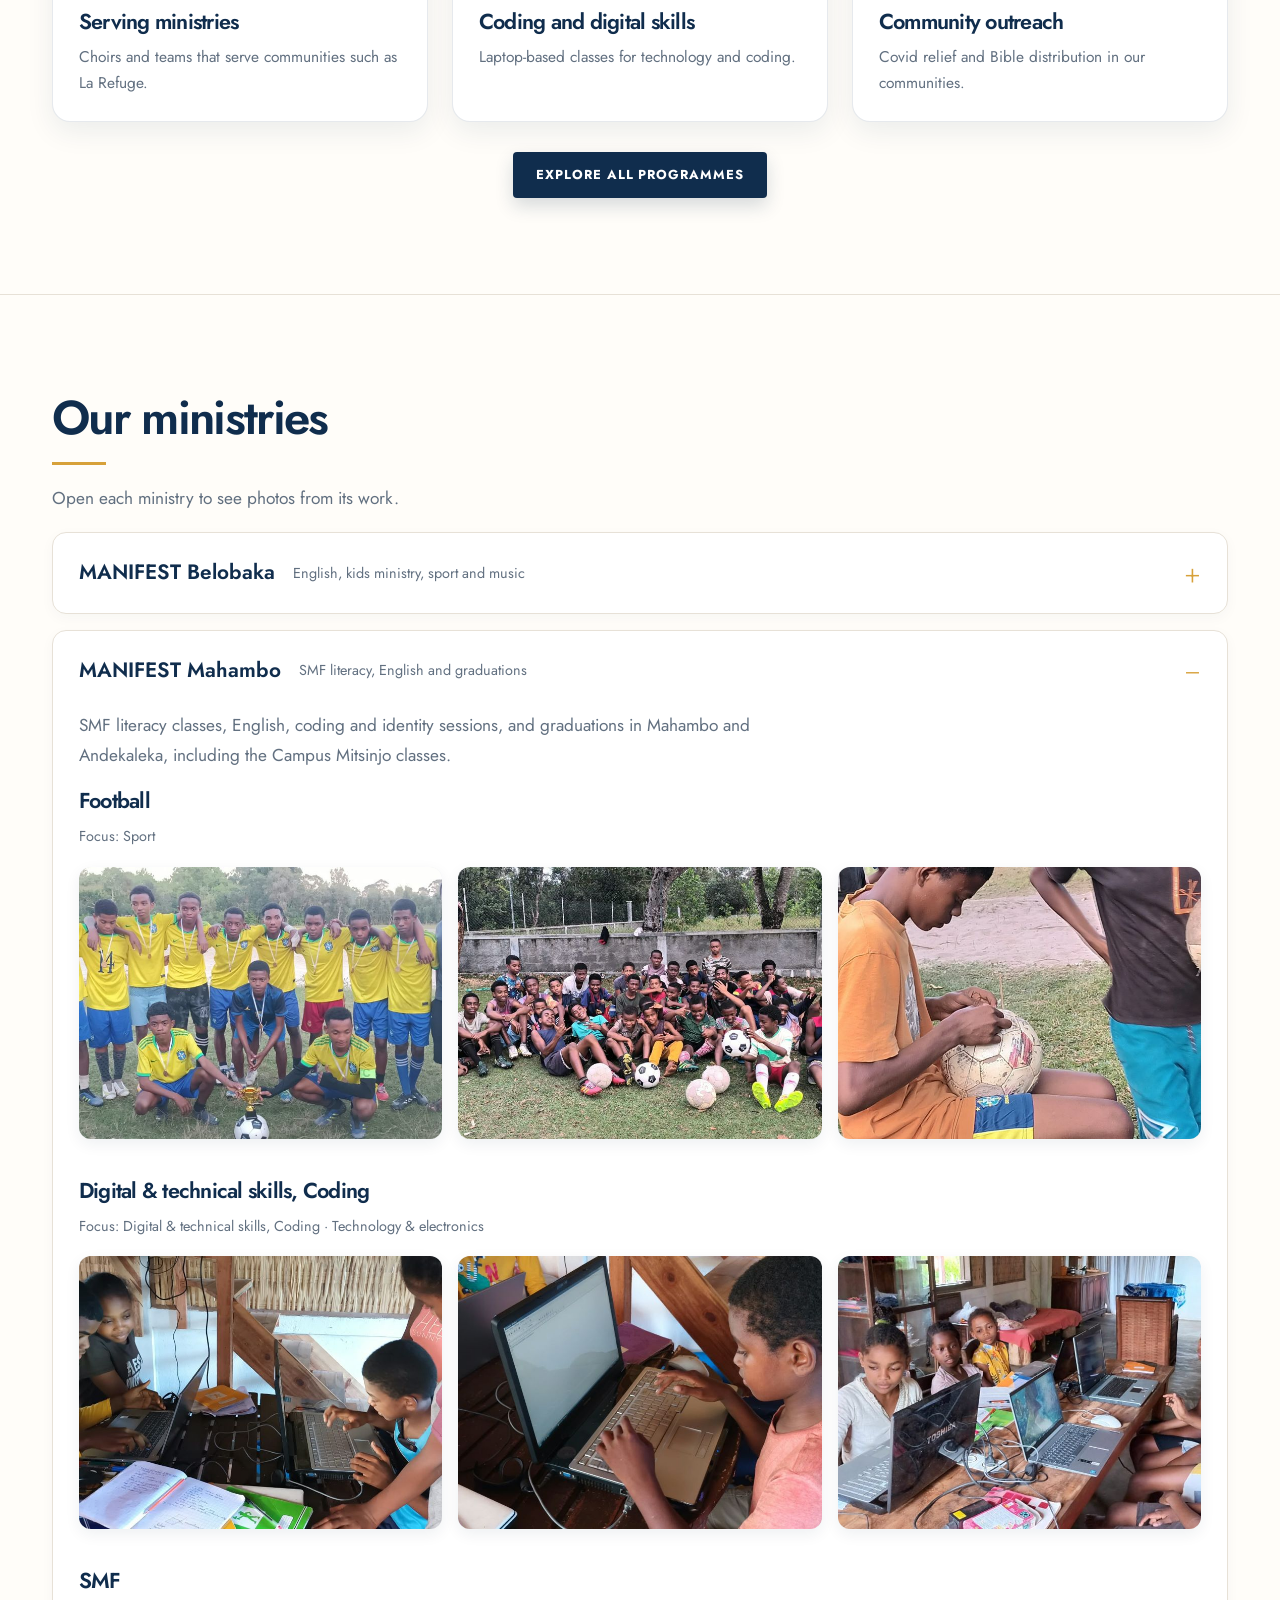
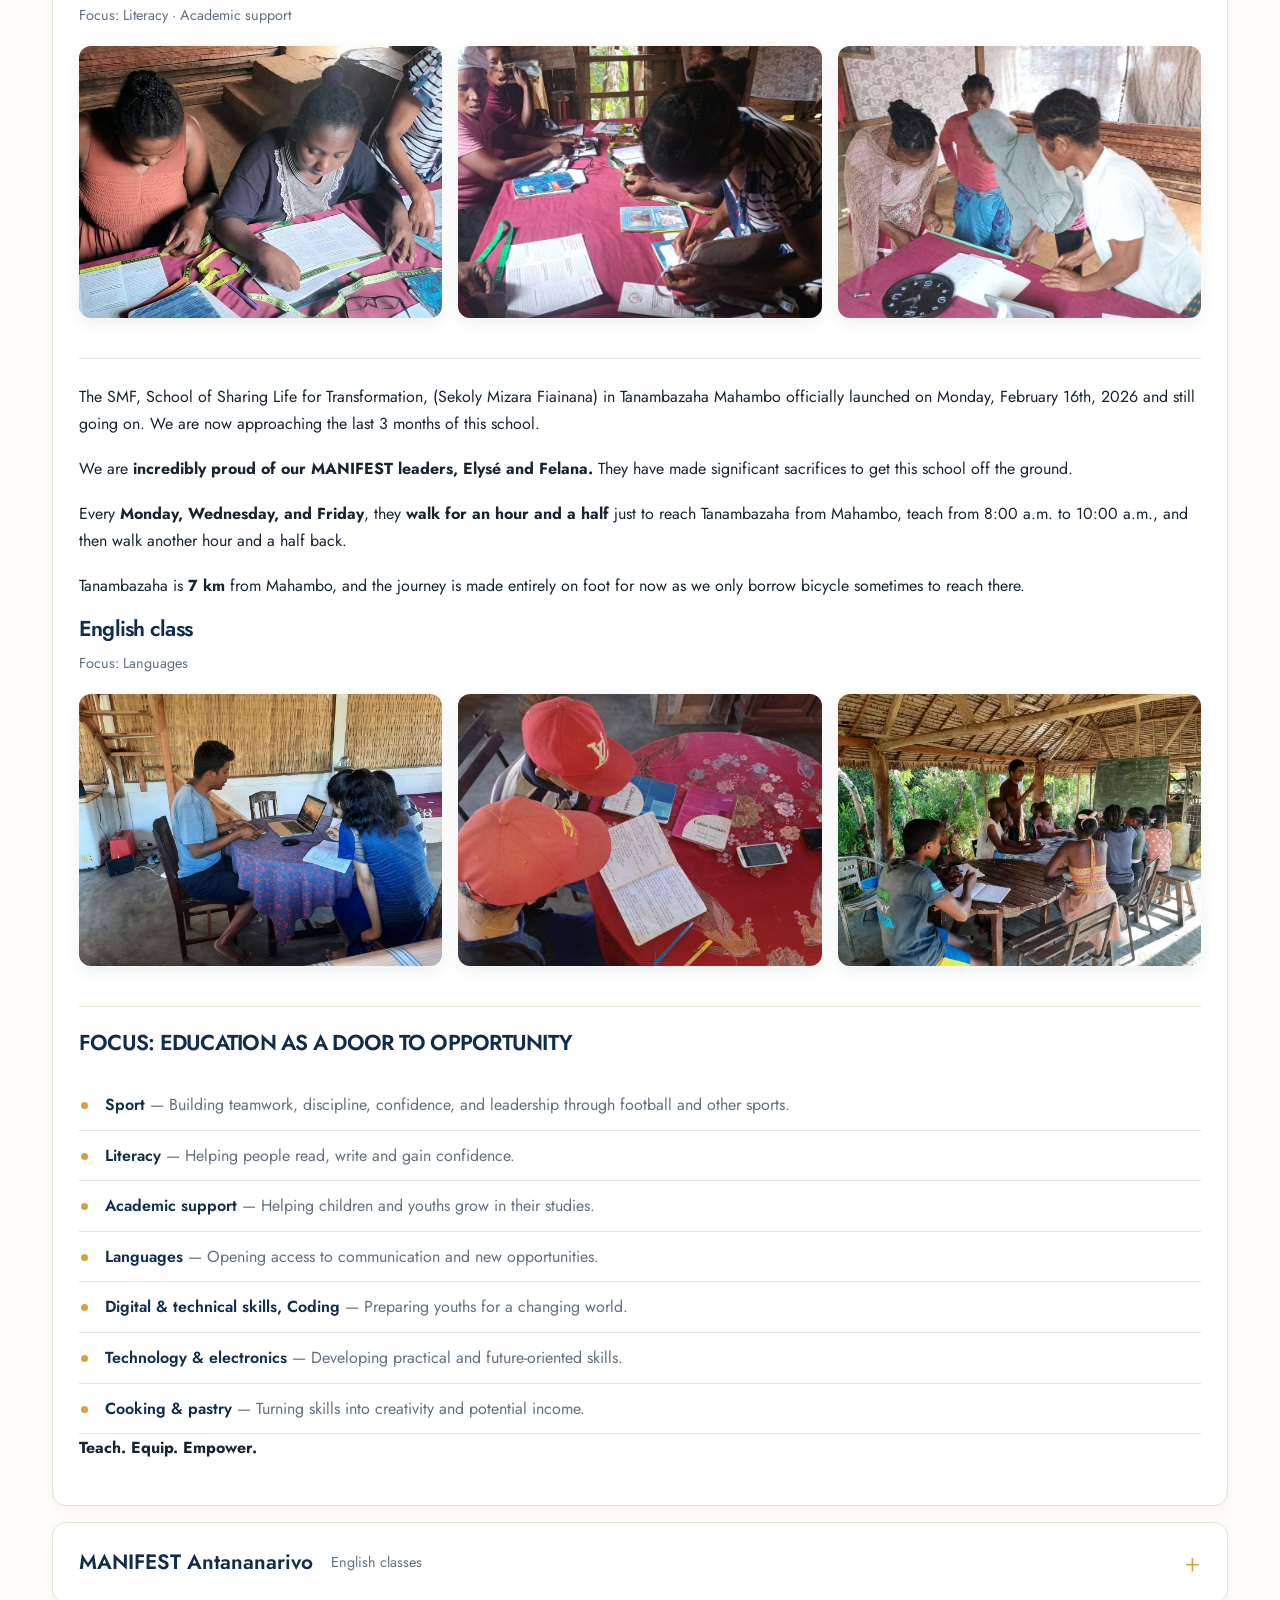
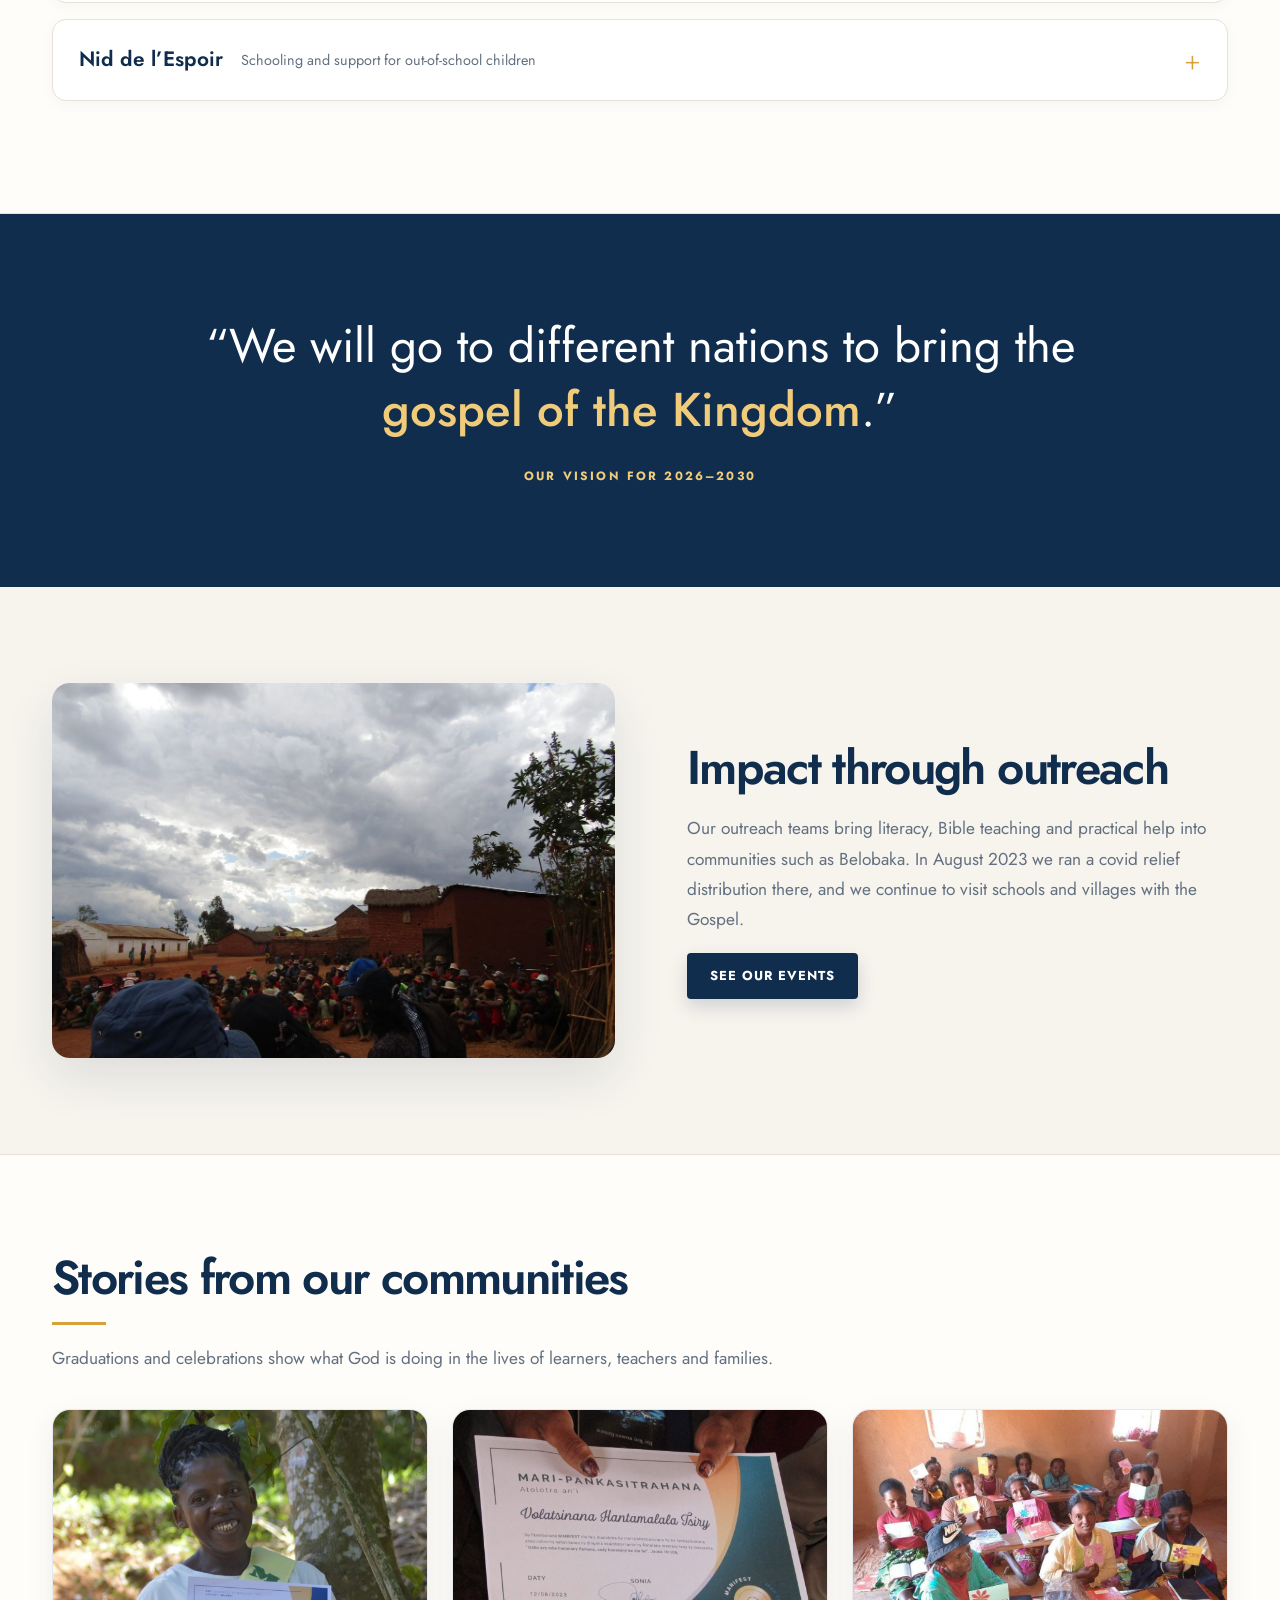
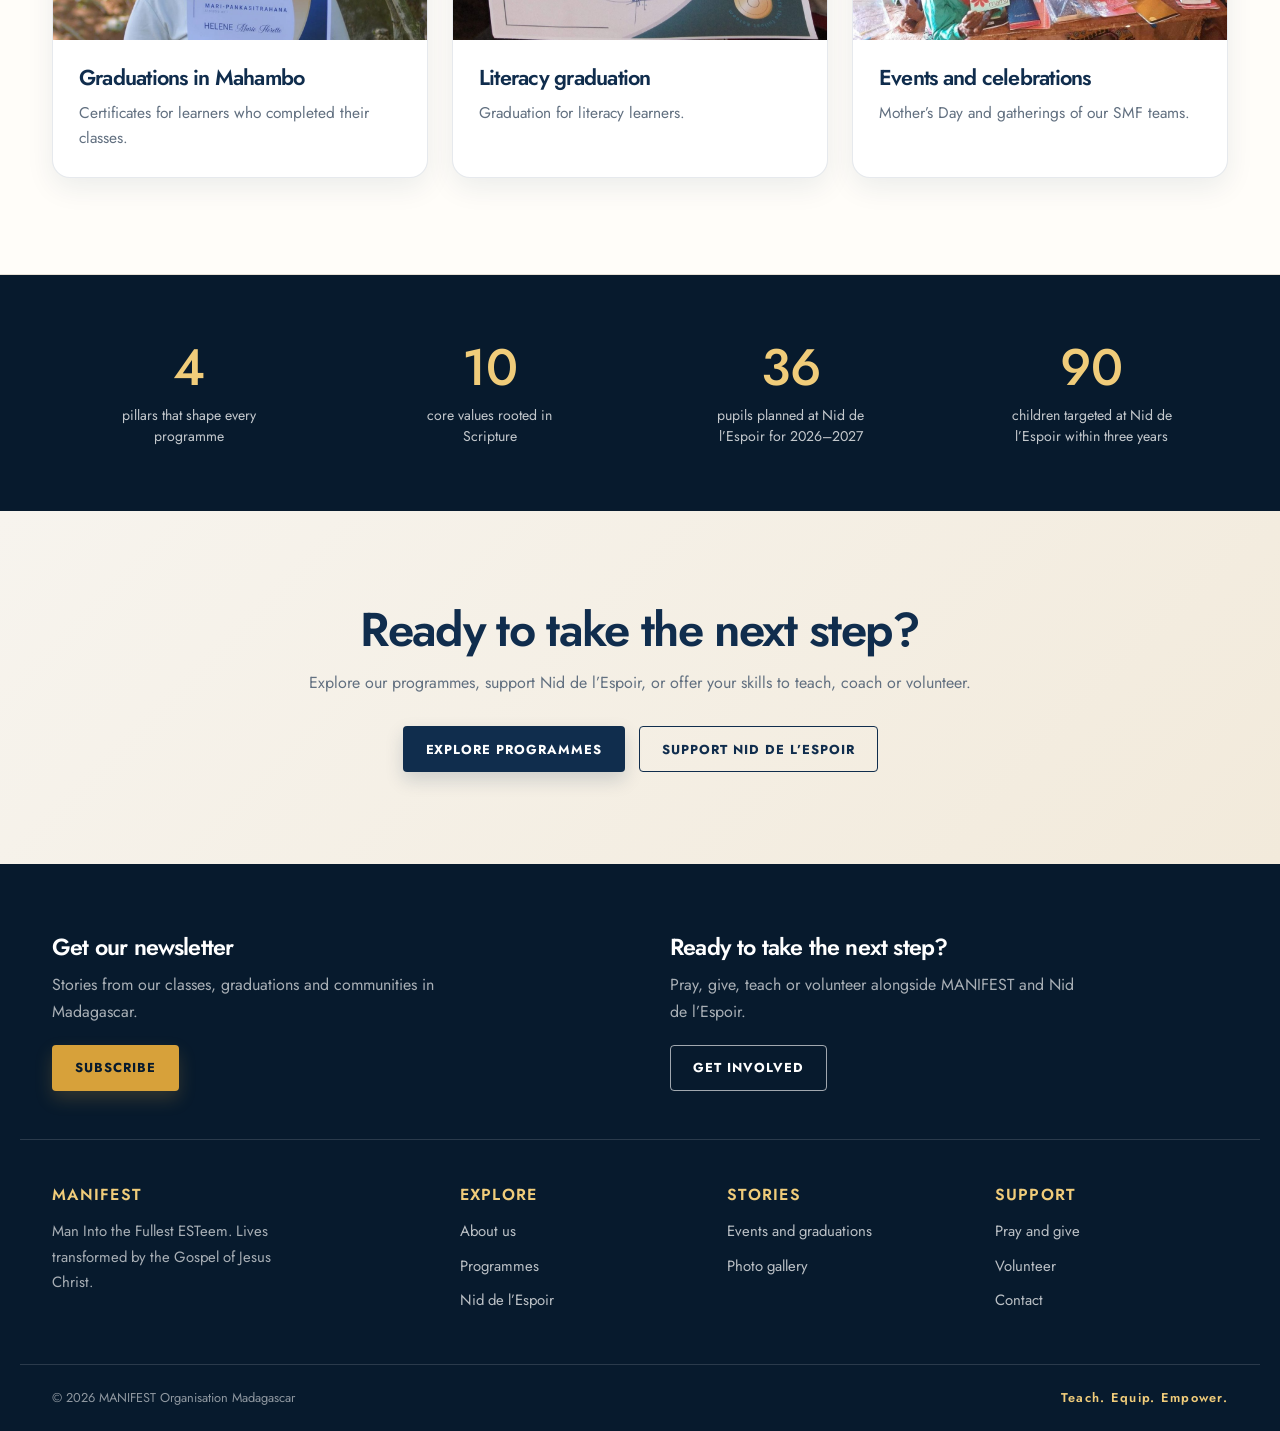
==== commit c1b46290: "Update first Why MANIFEST photo Co-authored-by: arena-agent <297053741+arena-agent@users.noreply.git" ====
--- a/index.html
+++ b/index.html
@@ -56,7 +56,7 @@
     <p class="blurb">We meet people where they are: in a village classroom, a church hall or a campus in the capital.
     Every programme is built on four pillars: faith, purpose, practical skills and leadership.</p>
     <div class="photo-row">
-      <img src="assets/img/photos/why-mahambo.jpg" alt="SMF literacy class in Mahambo" loading="lazy">
+      <img src="assets/img/photos/smf-2026-mahambo-17-14-00-1.jpg" alt="SMF 2026 literacy class in Mahambo" loading="lazy">
       <img src="assets/img/photos/why-mandro.jpg" alt="SMF class in Mandrosoarivo" loading="lazy">
       <img src="assets/img/photos/grad_literacy-01.jpg" alt="Literacy graduation" loading="lazy">
       <img src="assets/img/photos/coding-01.jpg" alt="Coding classes at Campus Mitsinjo" loading="lazy">
--- a/assets/css/style.css
+++ b/assets/css/style.css
@@ -386,3 +386,6 @@
   .pathway-reach{grid-template-columns:repeat(2,minmax(0,1fr));gap:10px}
   #life-skills .card img{height:235px}
 }
+
+/* Keep the learners' faces visible in the portrait selected for Why MANIFEST. */
+.photo-row img[src$="smf-2026-mahambo-17-14-00-1.jpg"]{object-position:center 20%}
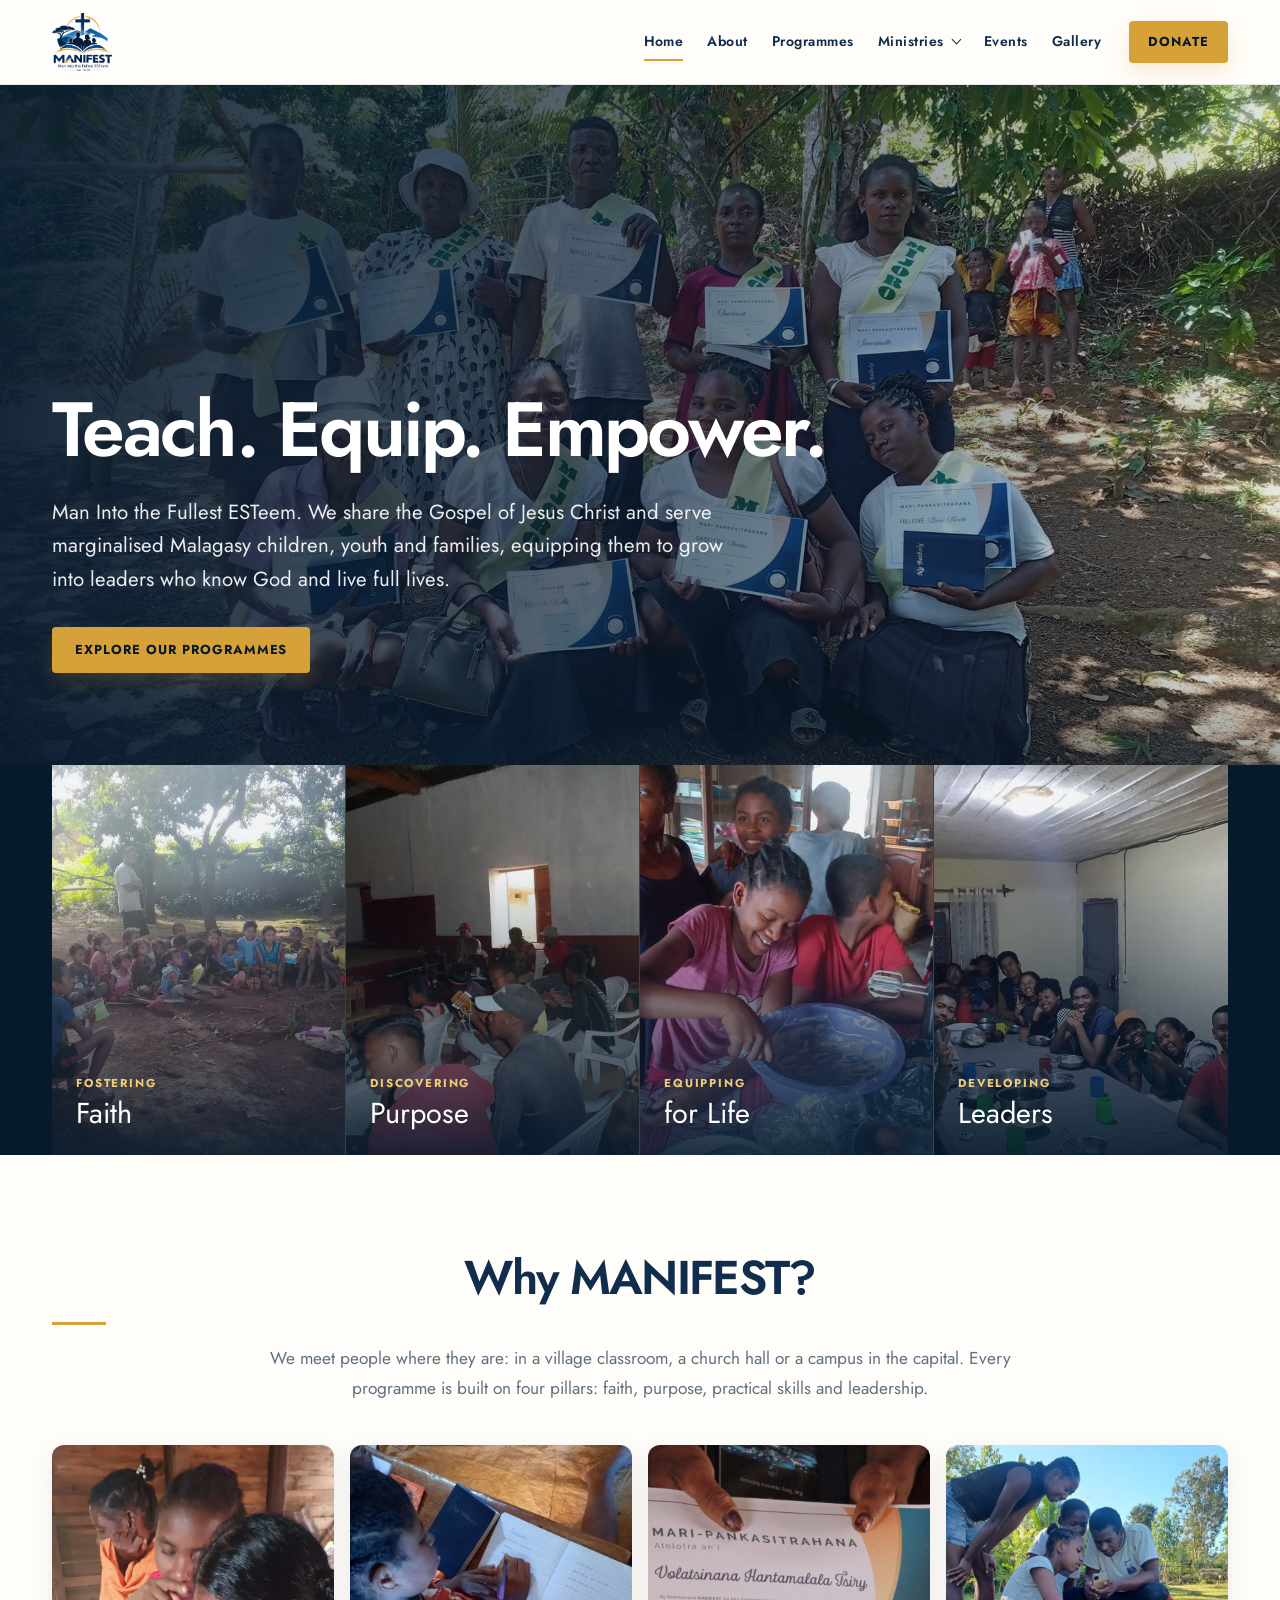
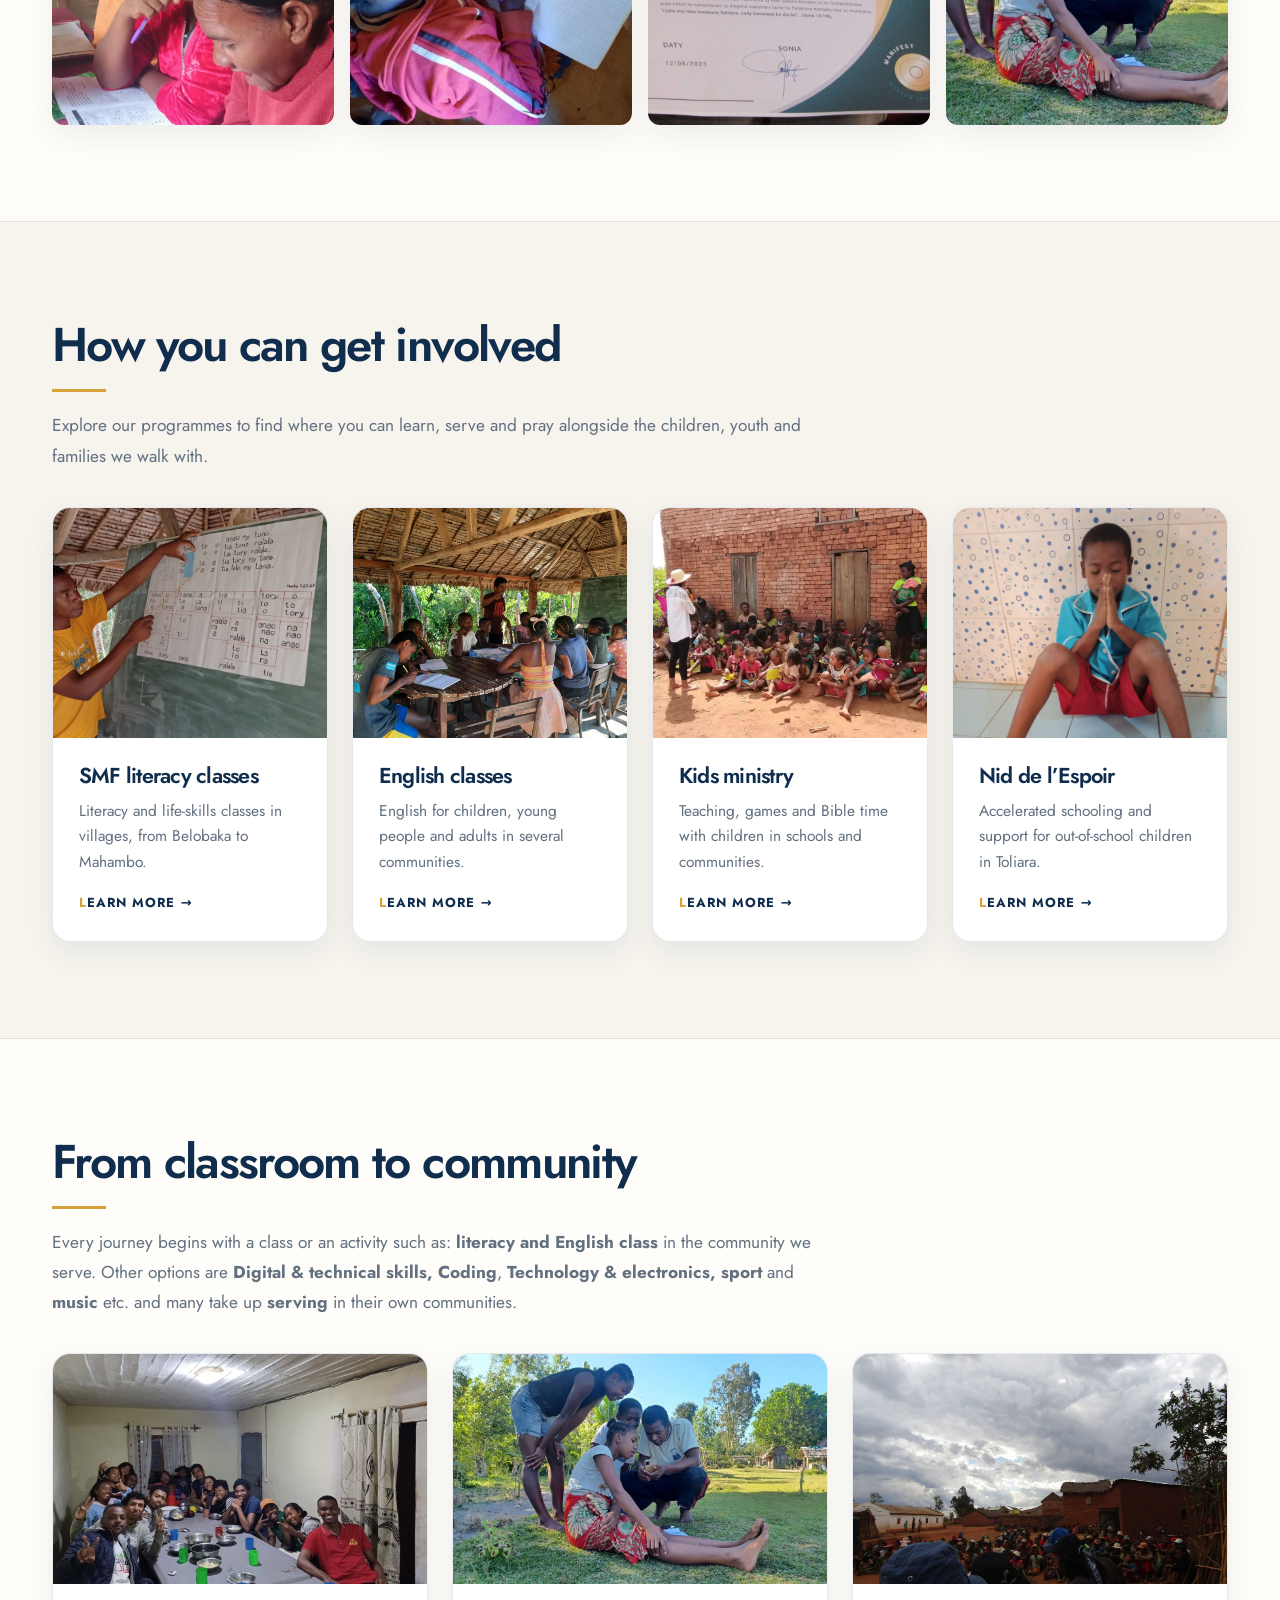
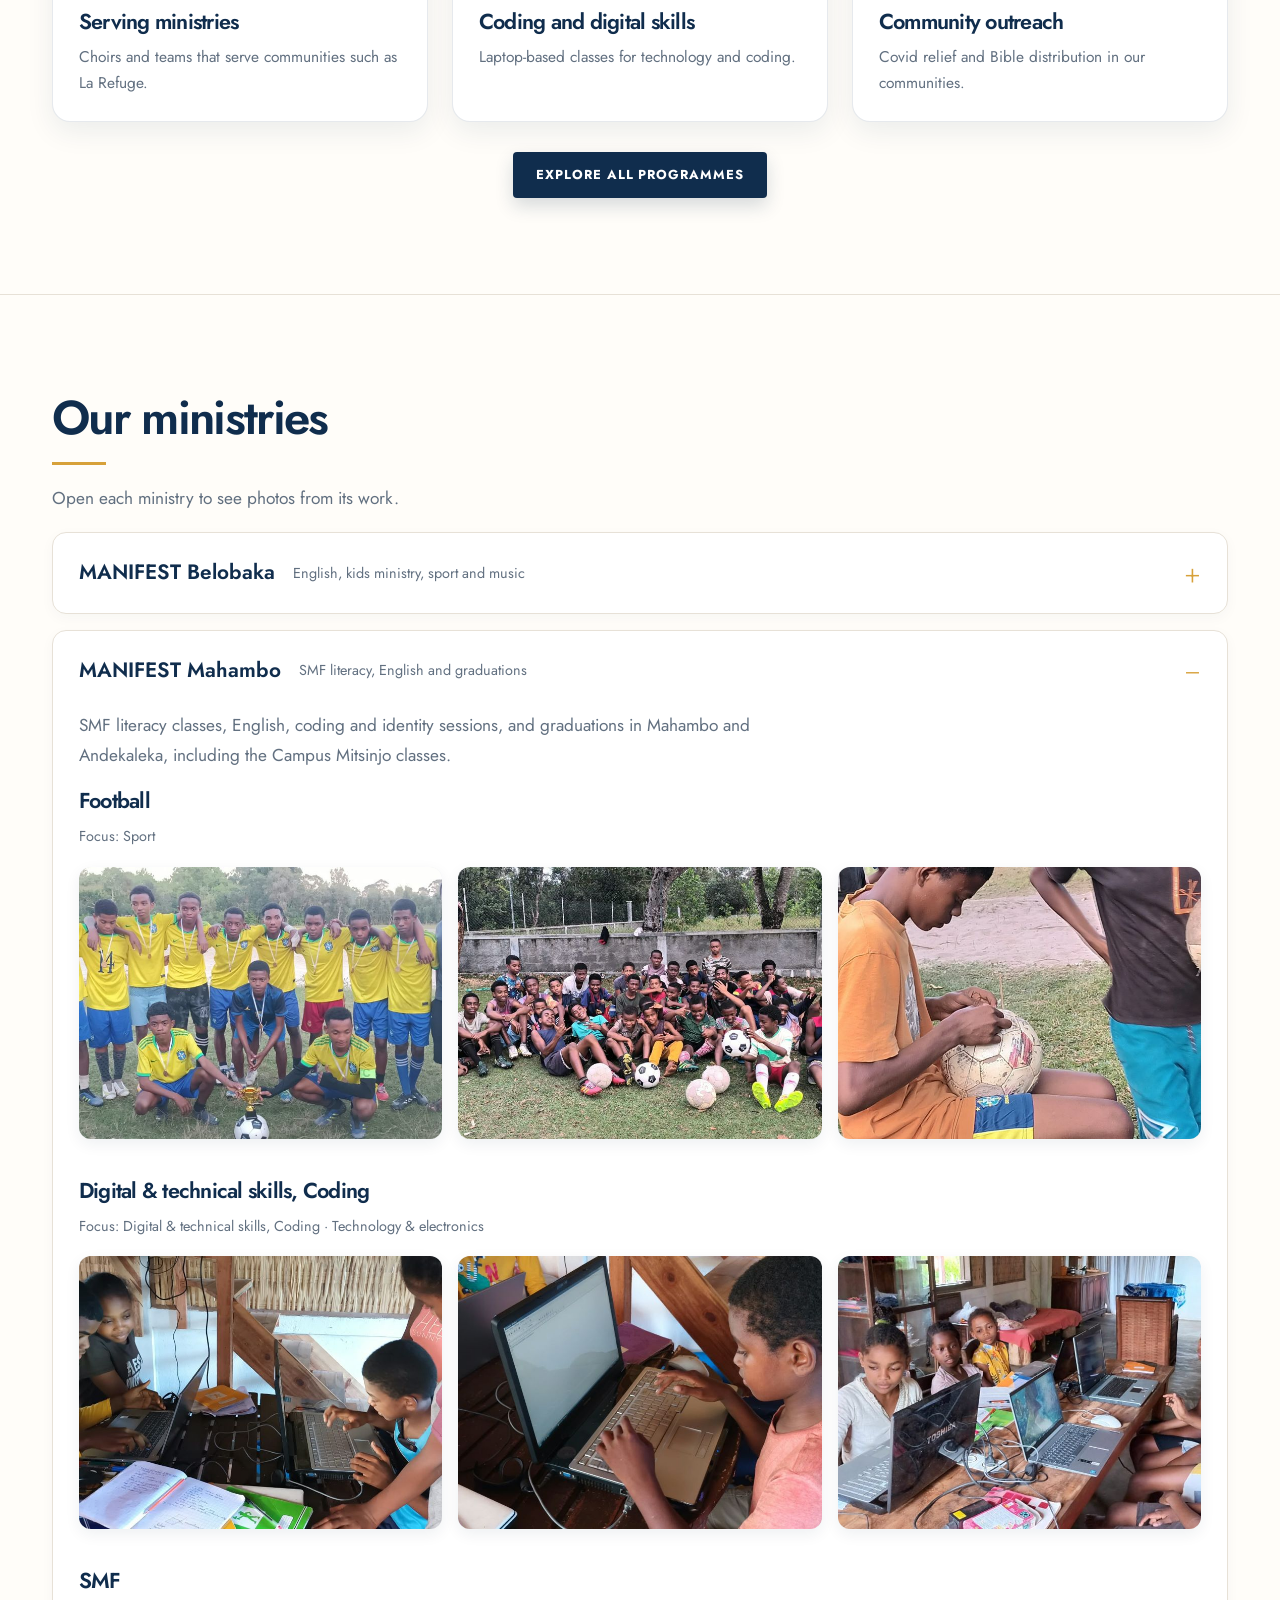
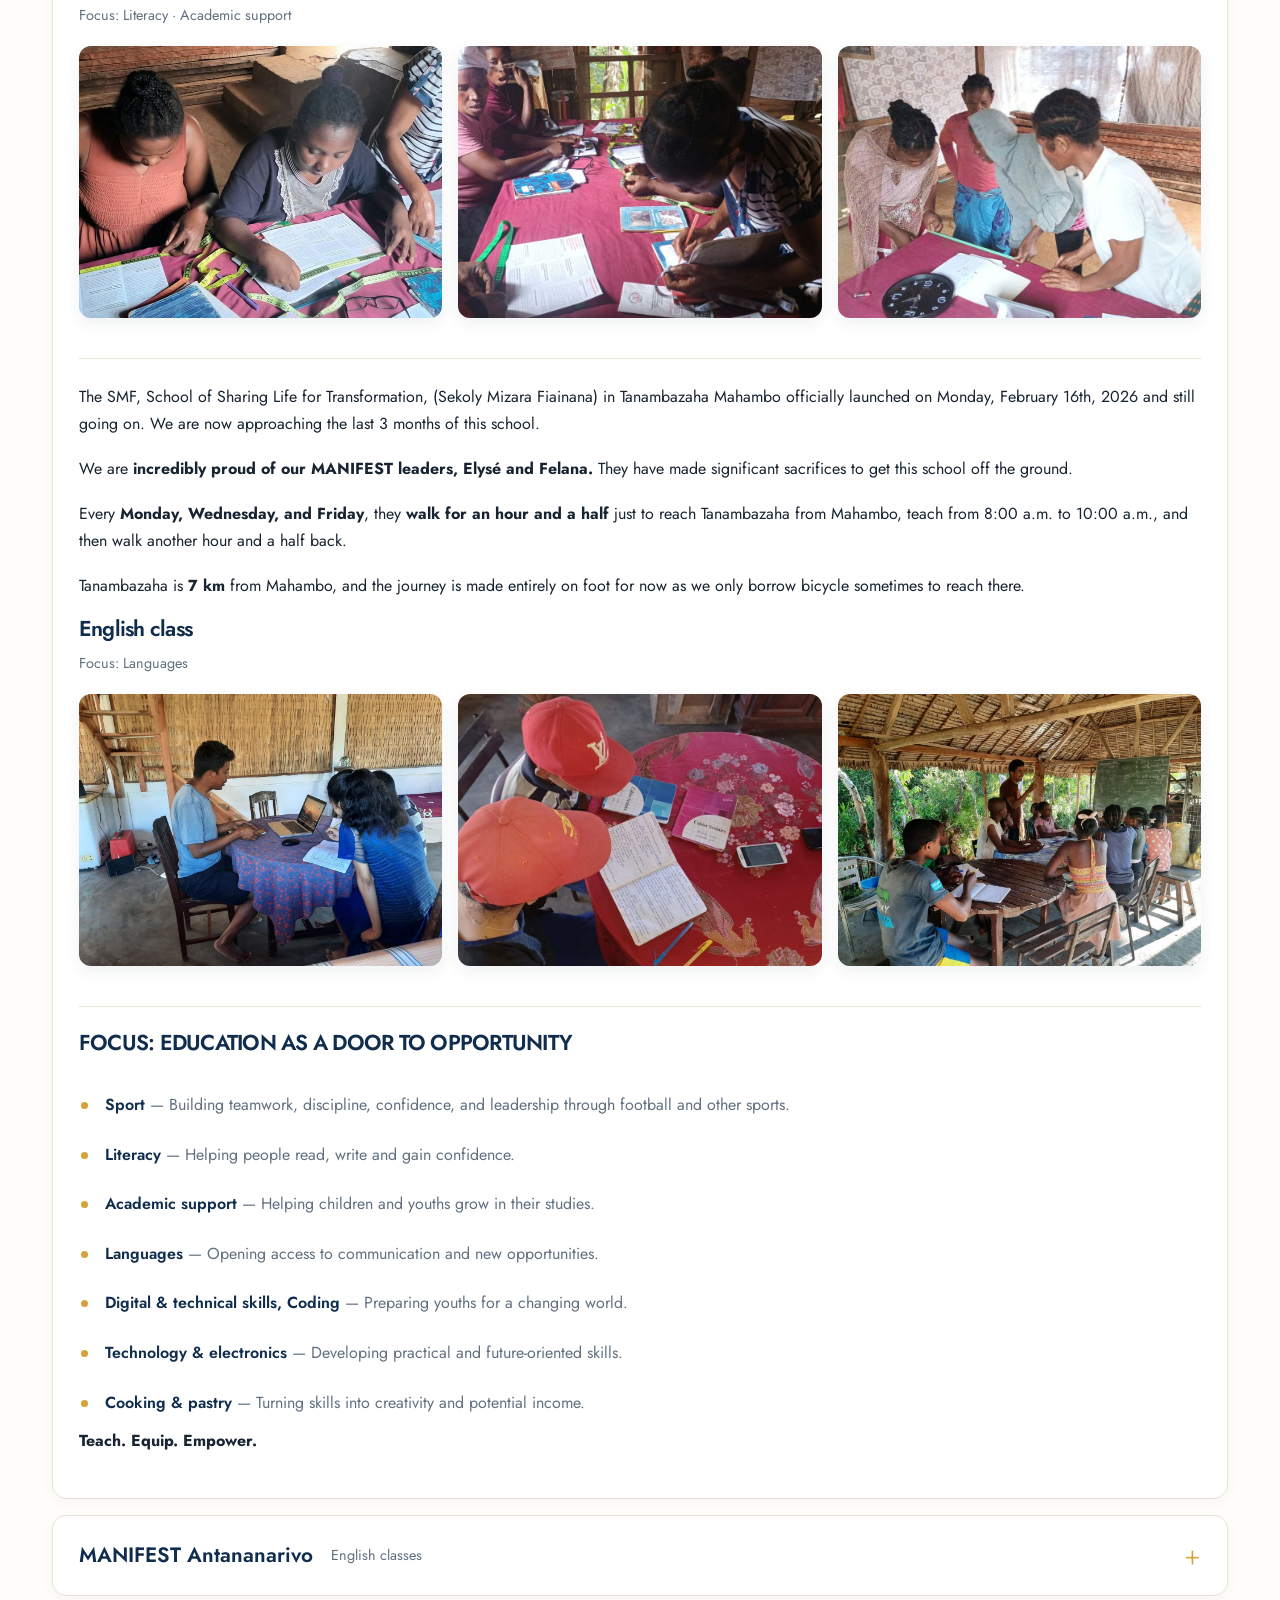
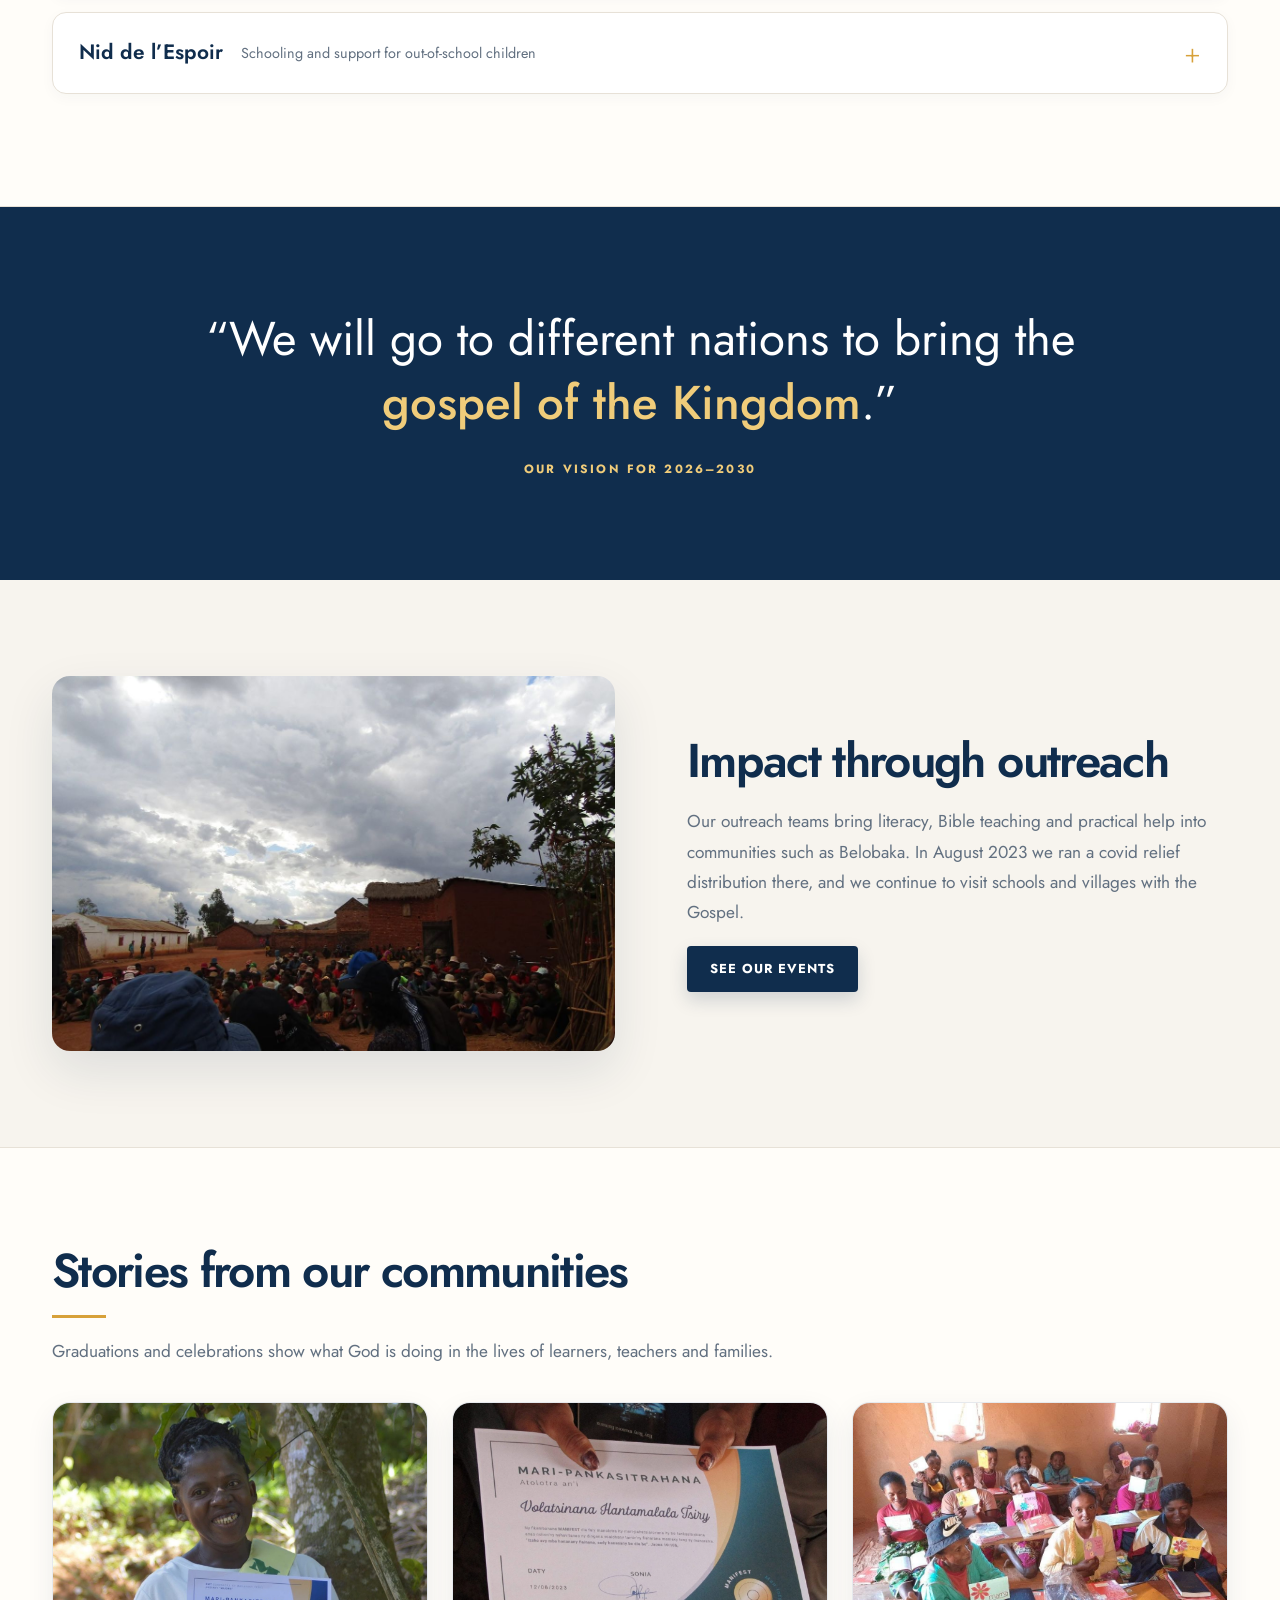
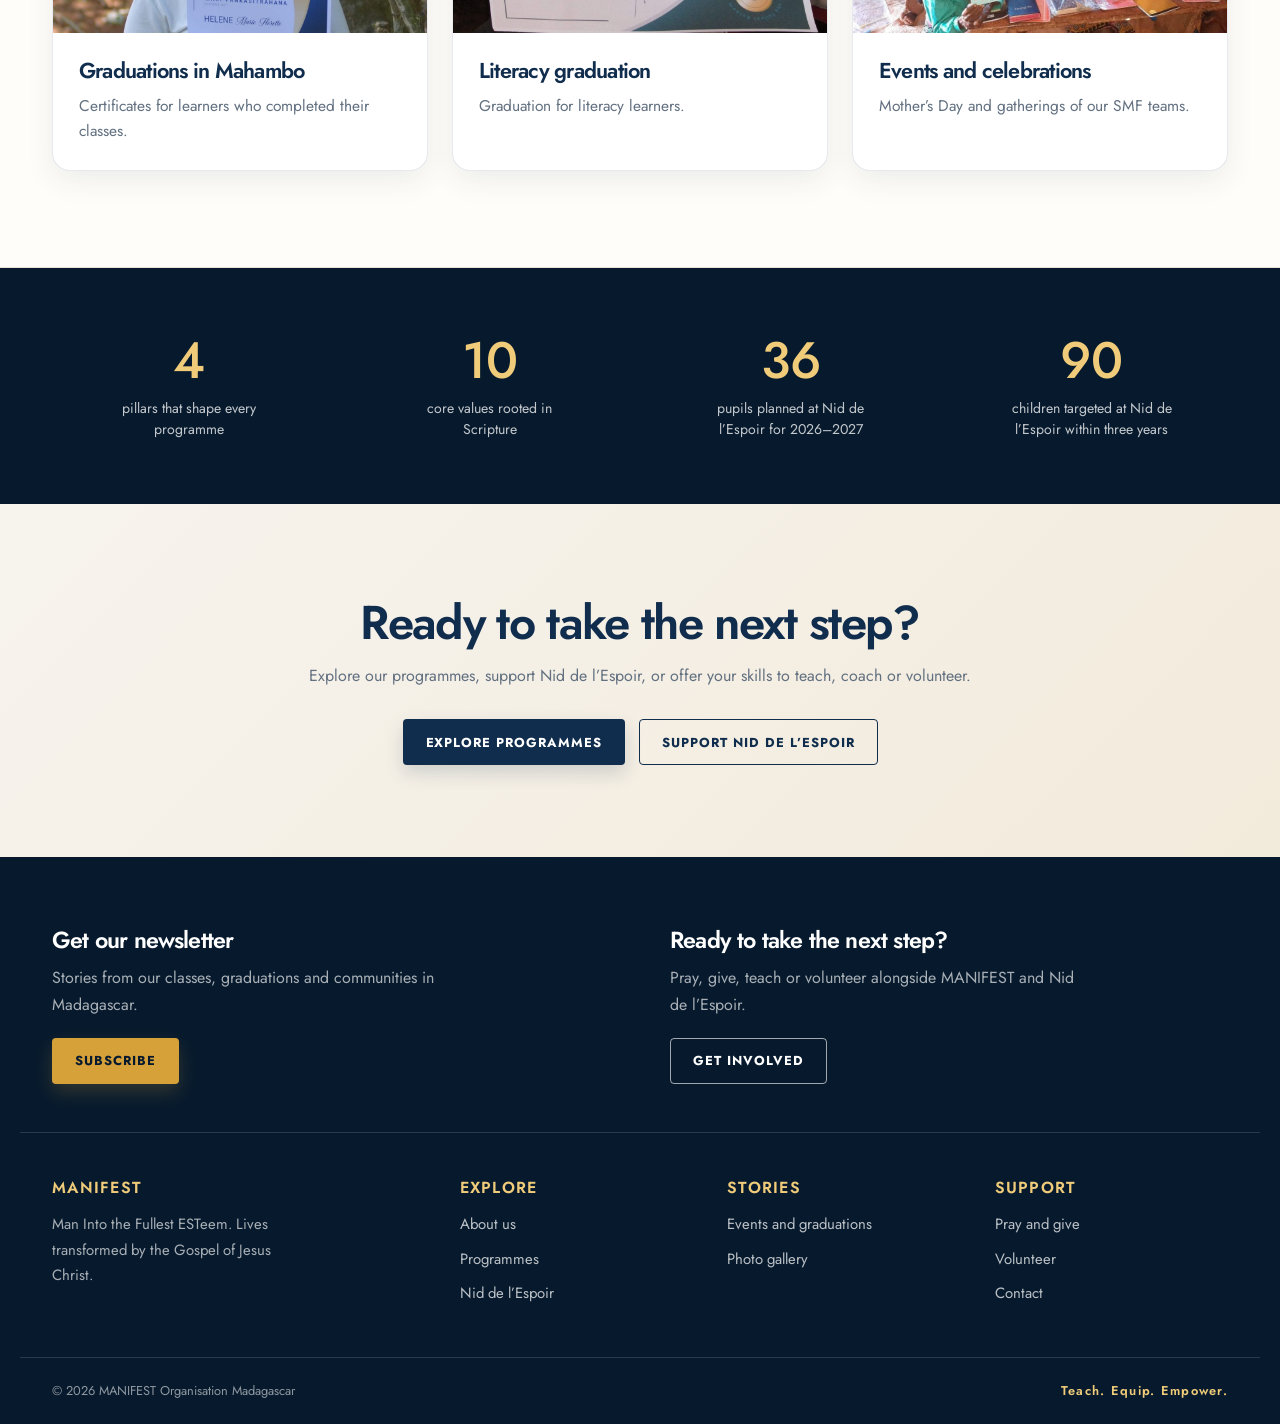
==== commit 9ab2f83b: "Use pastry photo for Equipping for Life Co-authored-by: arena-agent <297053741+arena-agent@users.nor" ====
--- a/index.html
+++ b/index.html
@@ -41,7 +41,7 @@
         <img src="assets/img/photos/music-01.jpg" alt="Music in Belobaka">
         <span class="tile-label"><small>Discovering</small>Purpose</span></a>
       <a class="tile" href="about.html#pillars">
-        <img src="assets/img/photos/eng_bel_2024-01.jpg" alt="English class in Belobaka">
+        <img src="assets/img/photos/mahambo-pastry-18.jpg" alt="Pastry training in Mahambo">
         <span class="tile-label"><small>Equipping</small>for Life</span></a>
       <a class="tile" href="about.html#pillars">
         <img src="assets/img/photos/serving-01.jpg" alt="Serving ministries">
--- a/assets/css/style.css
+++ b/assets/css/style.css
@@ -123,7 +123,7 @@
 
 /* Facts, values and diagrams */
 ul.facts{display:block;width:100%;max-width:none;margin:24px 0 0;padding:0;list-style:none}
-ul.facts li{position:relative;padding:12px 0 12px 26px;border-bottom:1px solid var(--line);color:var(--muted);line-height:1.6}
+ul.facts li{position:relative;padding:12px 0 12px 26px;color:var(--muted);line-height:1.6}
 ul.facts li::before{content:"";position:absolute;top:22px;left:2px;width:7px;height:7px;border-radius:50%;background:var(--gold)}
 ul.facts li b{color:var(--navy);font-weight:600}
 .facts+.blurb{margin-top:36px}
@@ -389,3 +389,16 @@
 
 /* Keep the learners' faces visible in the portrait selected for Why MANIFEST. */
 .photo-row img[src$="smf-2026-mahambo-17-14-00-1.jpg"]{object-position:center 20%}
+
+/* Gallery: one collection heading and no more than three photographs per row. */
+.gallery-page .coll{scroll-margin-top:calc(var(--header-height) + 24px)}
+.gallery-page .coll h3{margin-bottom:18px;font-size:clamp(1.15rem,2vw,1.35rem)}
+.gallery-page .grid{grid-template-columns:repeat(3,minmax(0,1fr));gap:20px}
+
+@media (max-width:820px){
+  .gallery-page .grid{grid-template-columns:repeat(2,minmax(0,1fr))}
+}
+
+@media (max-width:480px){
+  .gallery-page .grid{grid-template-columns:1fr}
+}
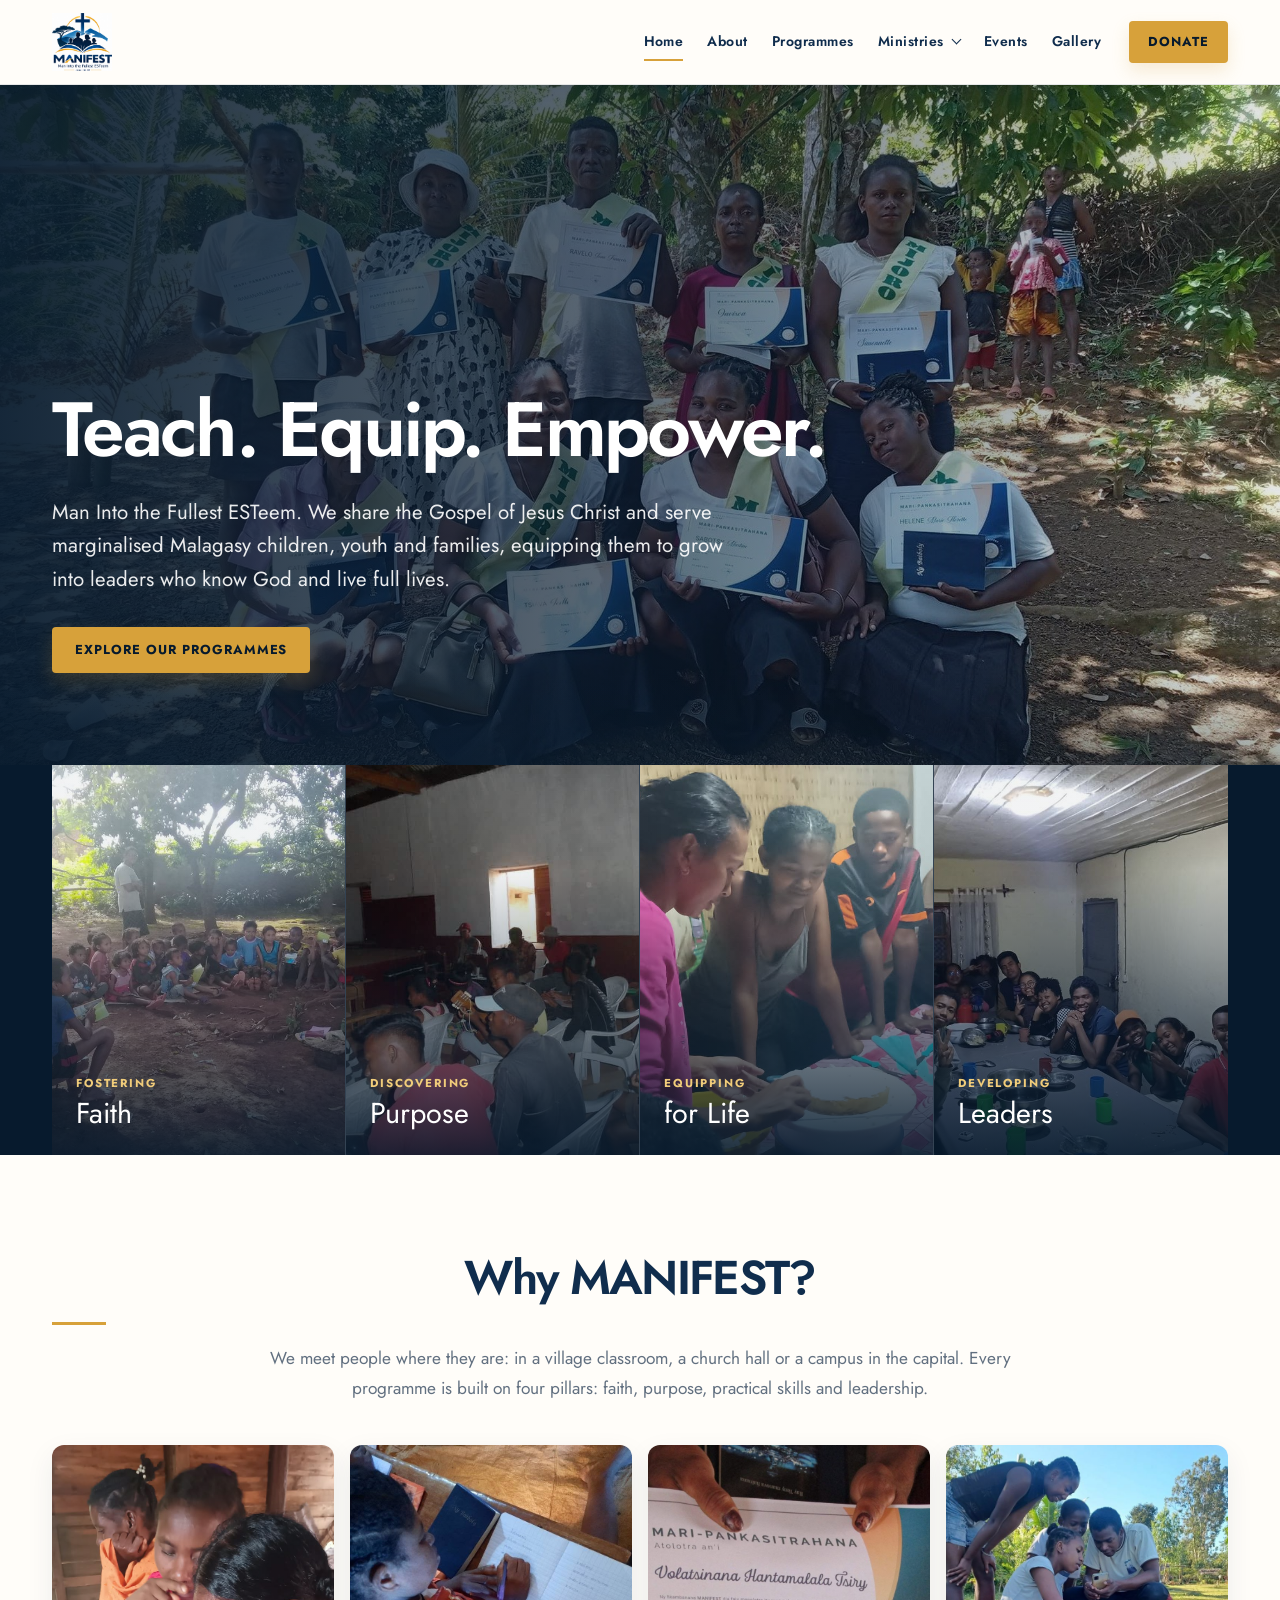
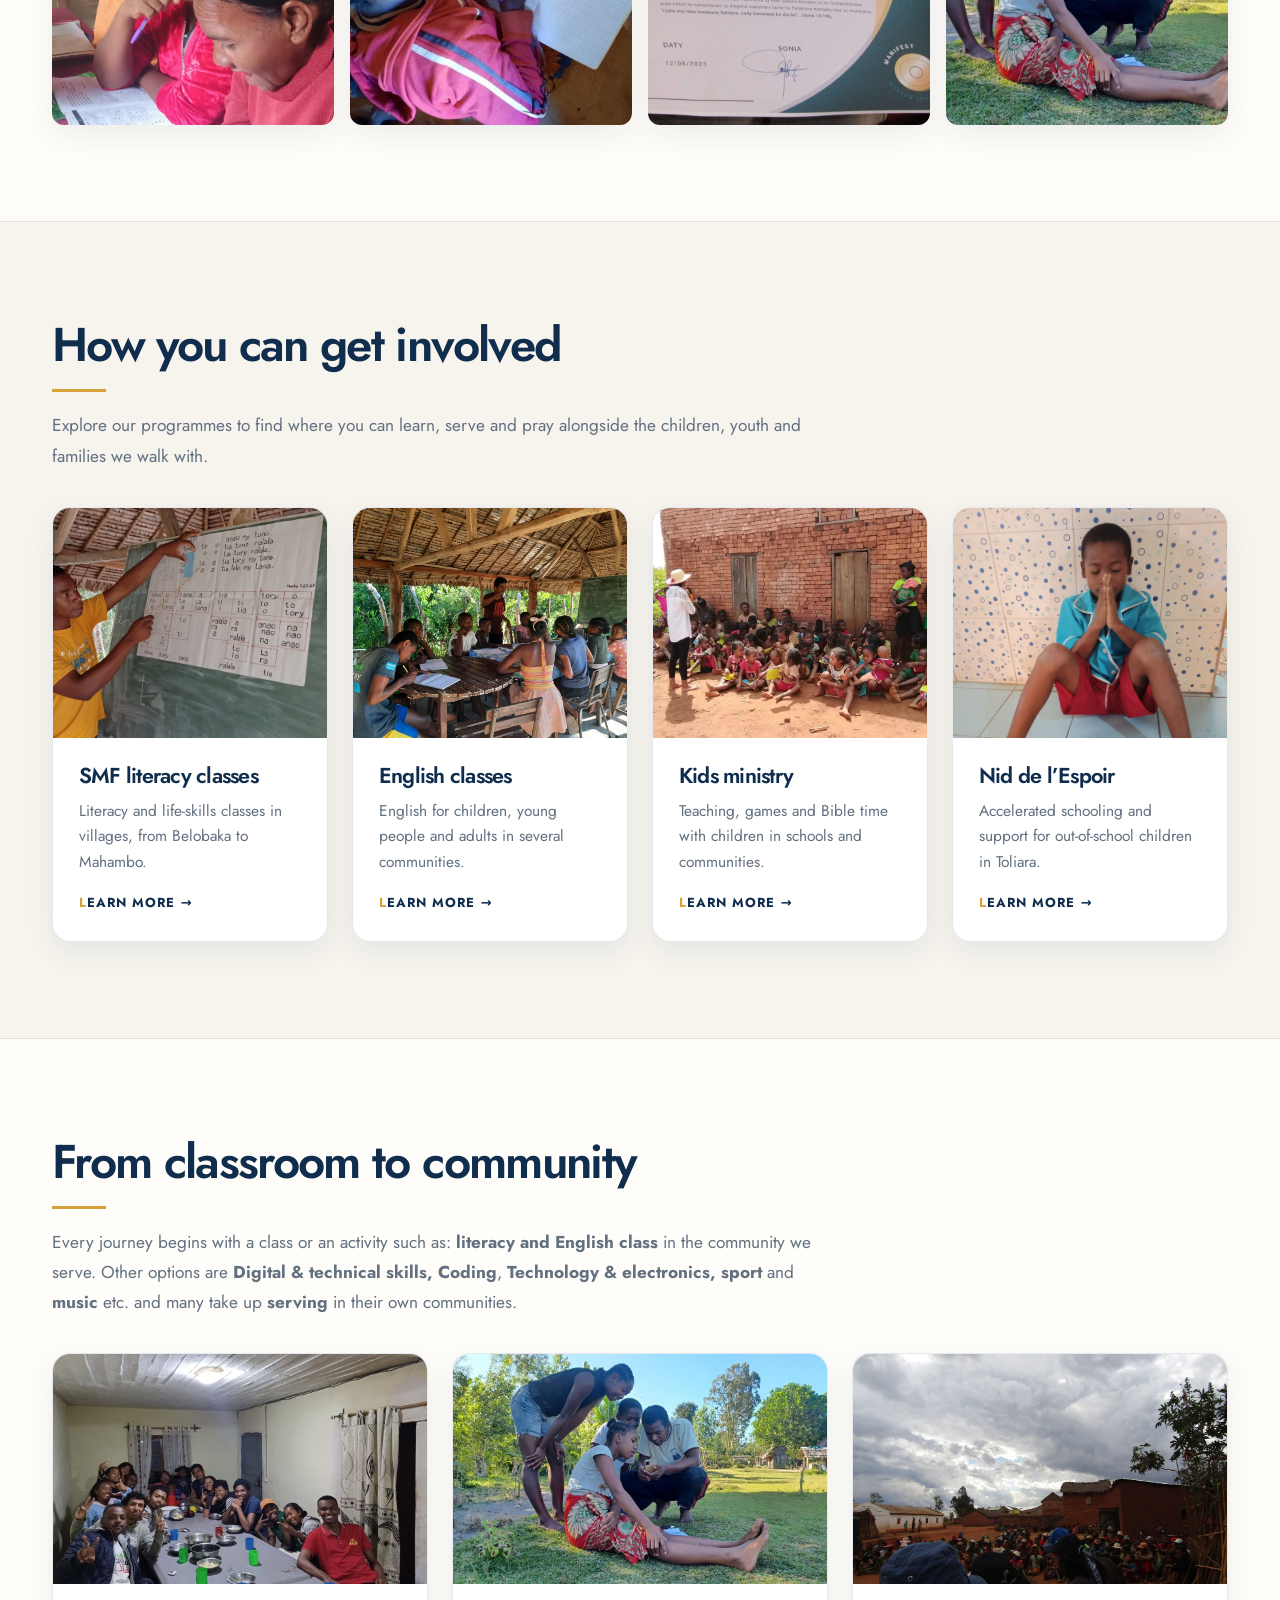
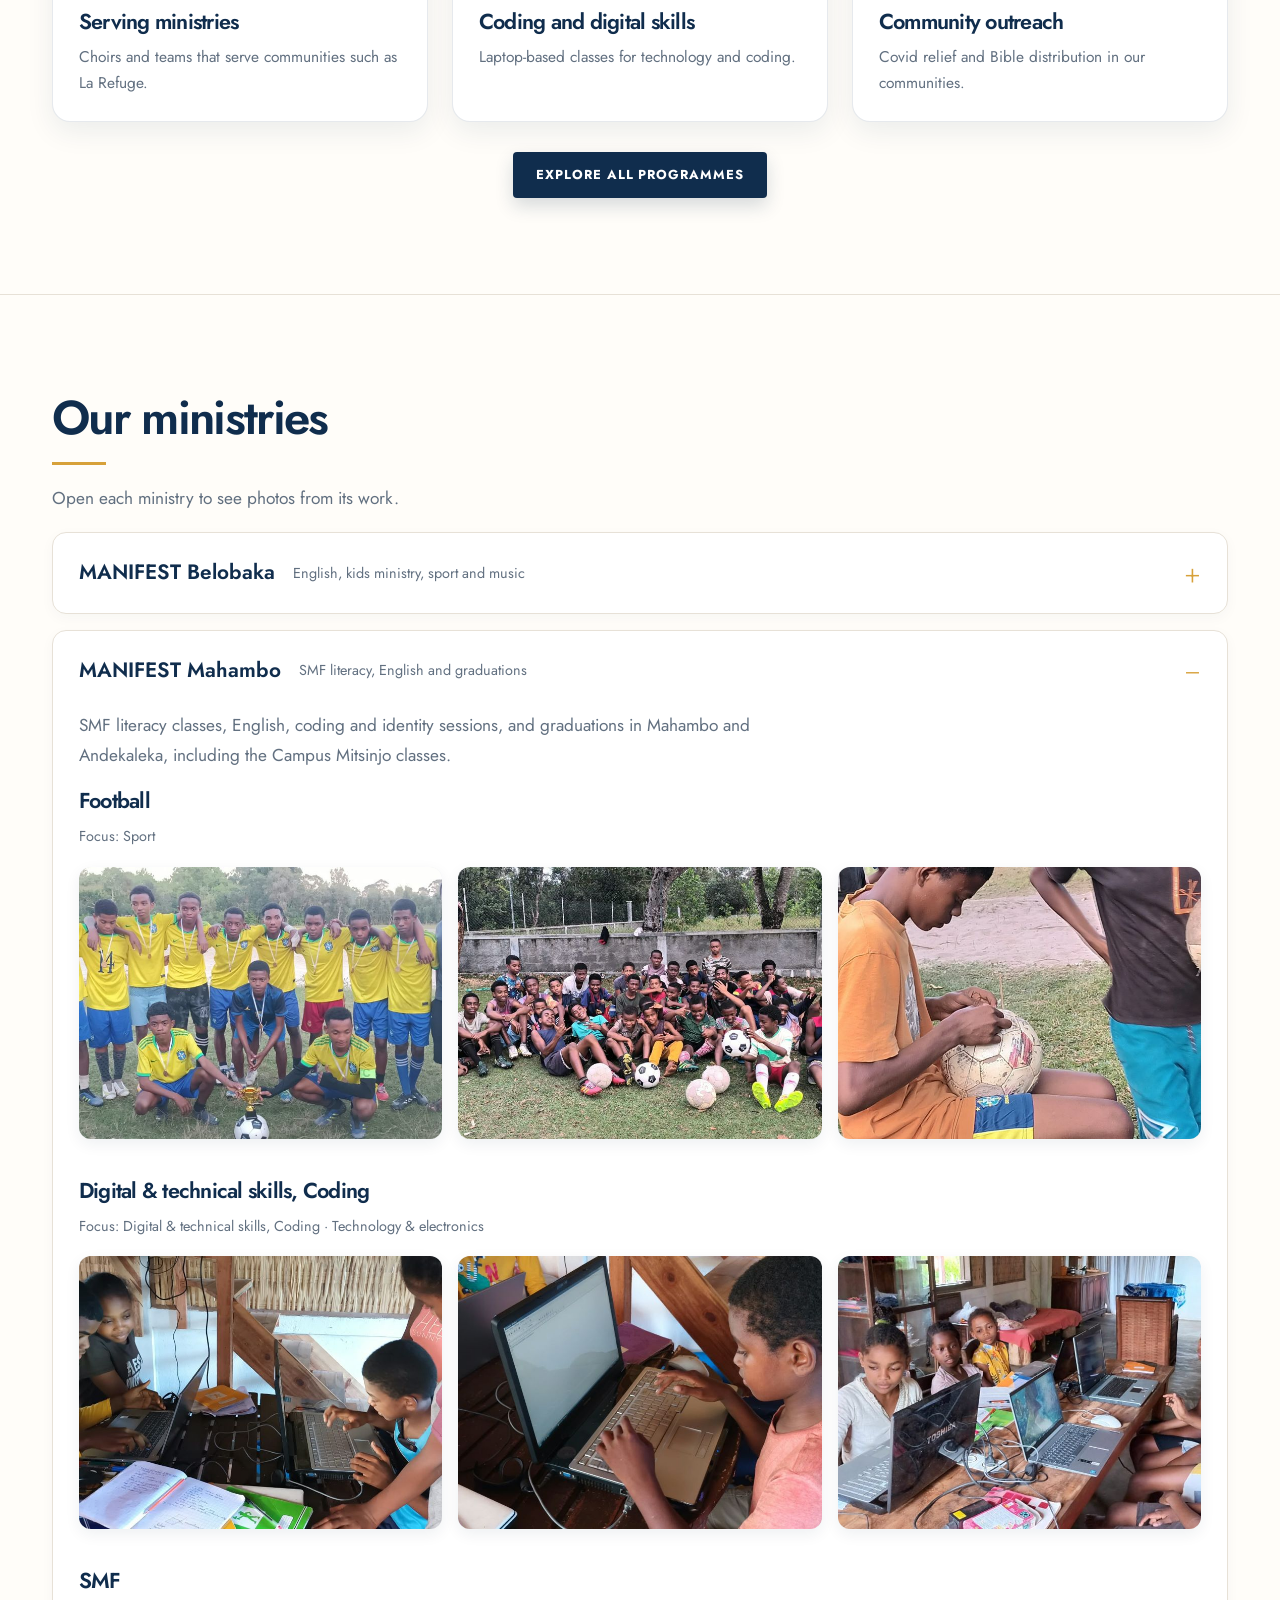
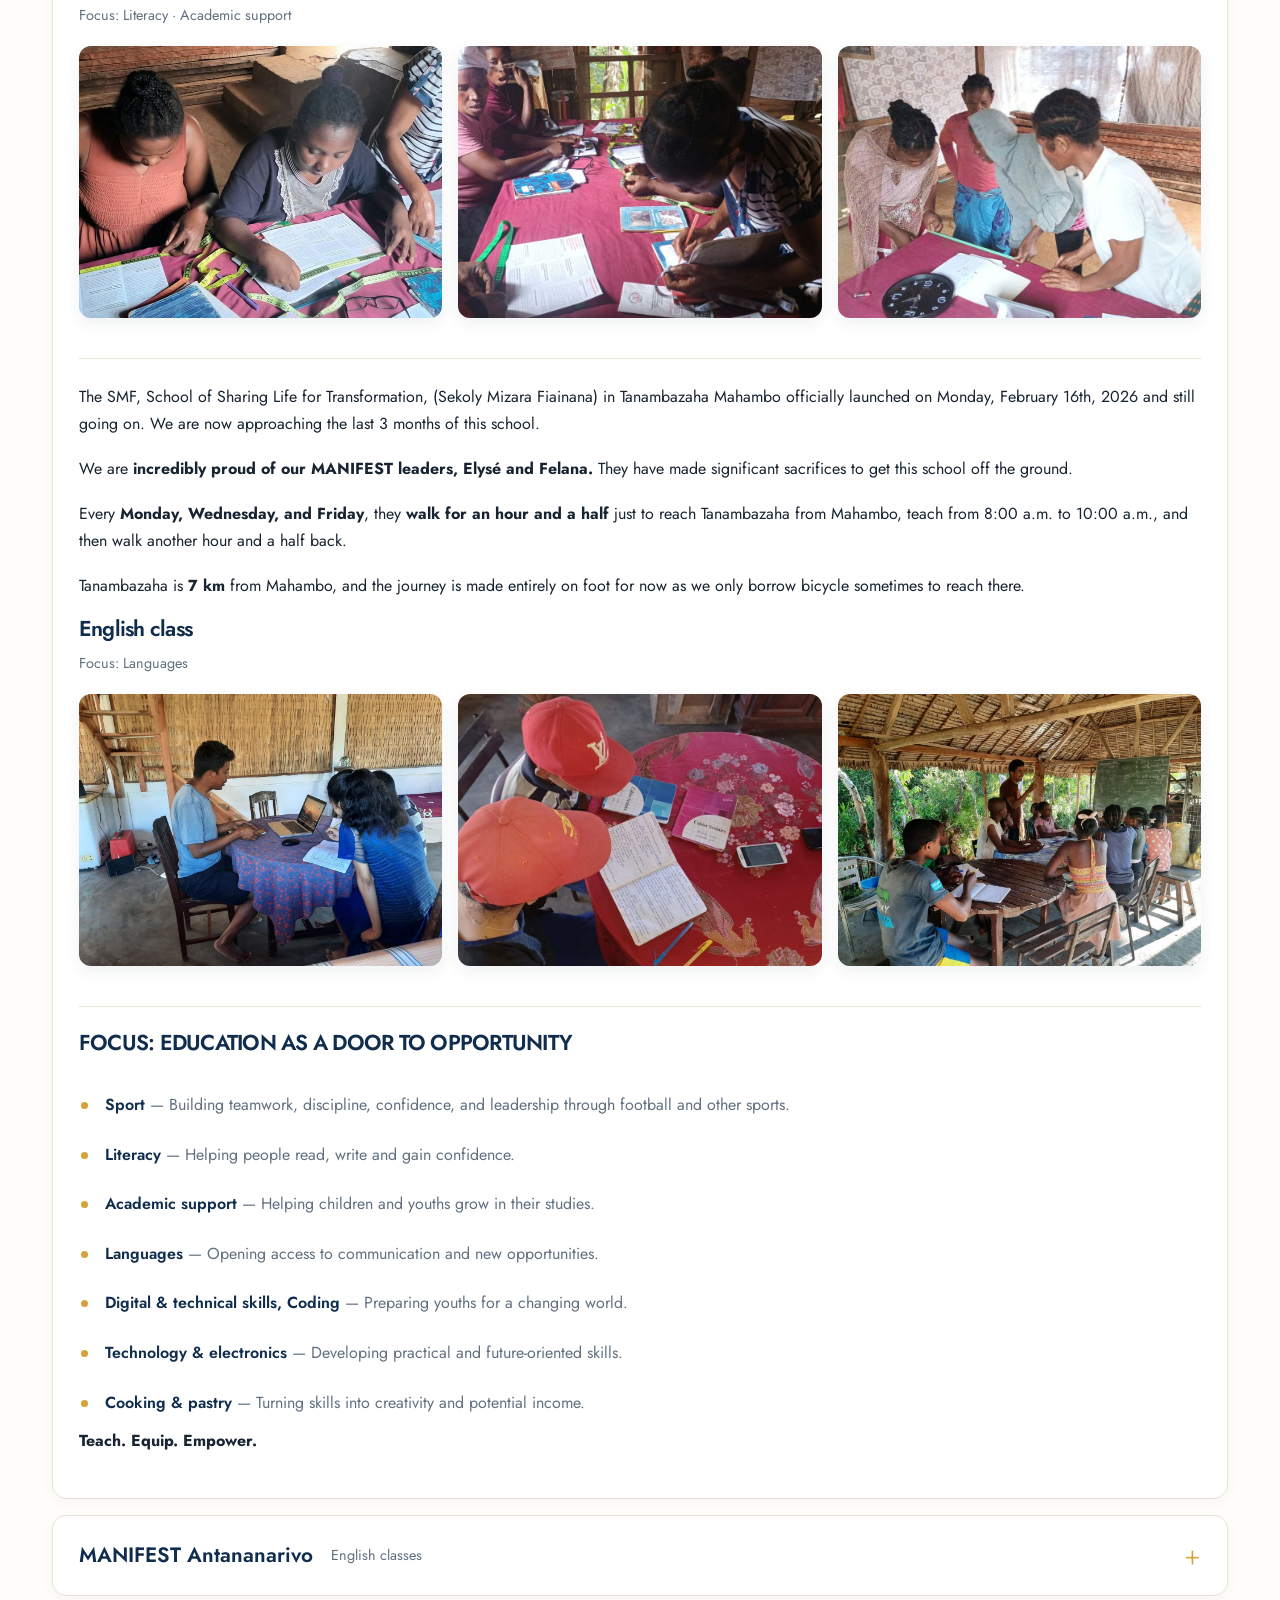
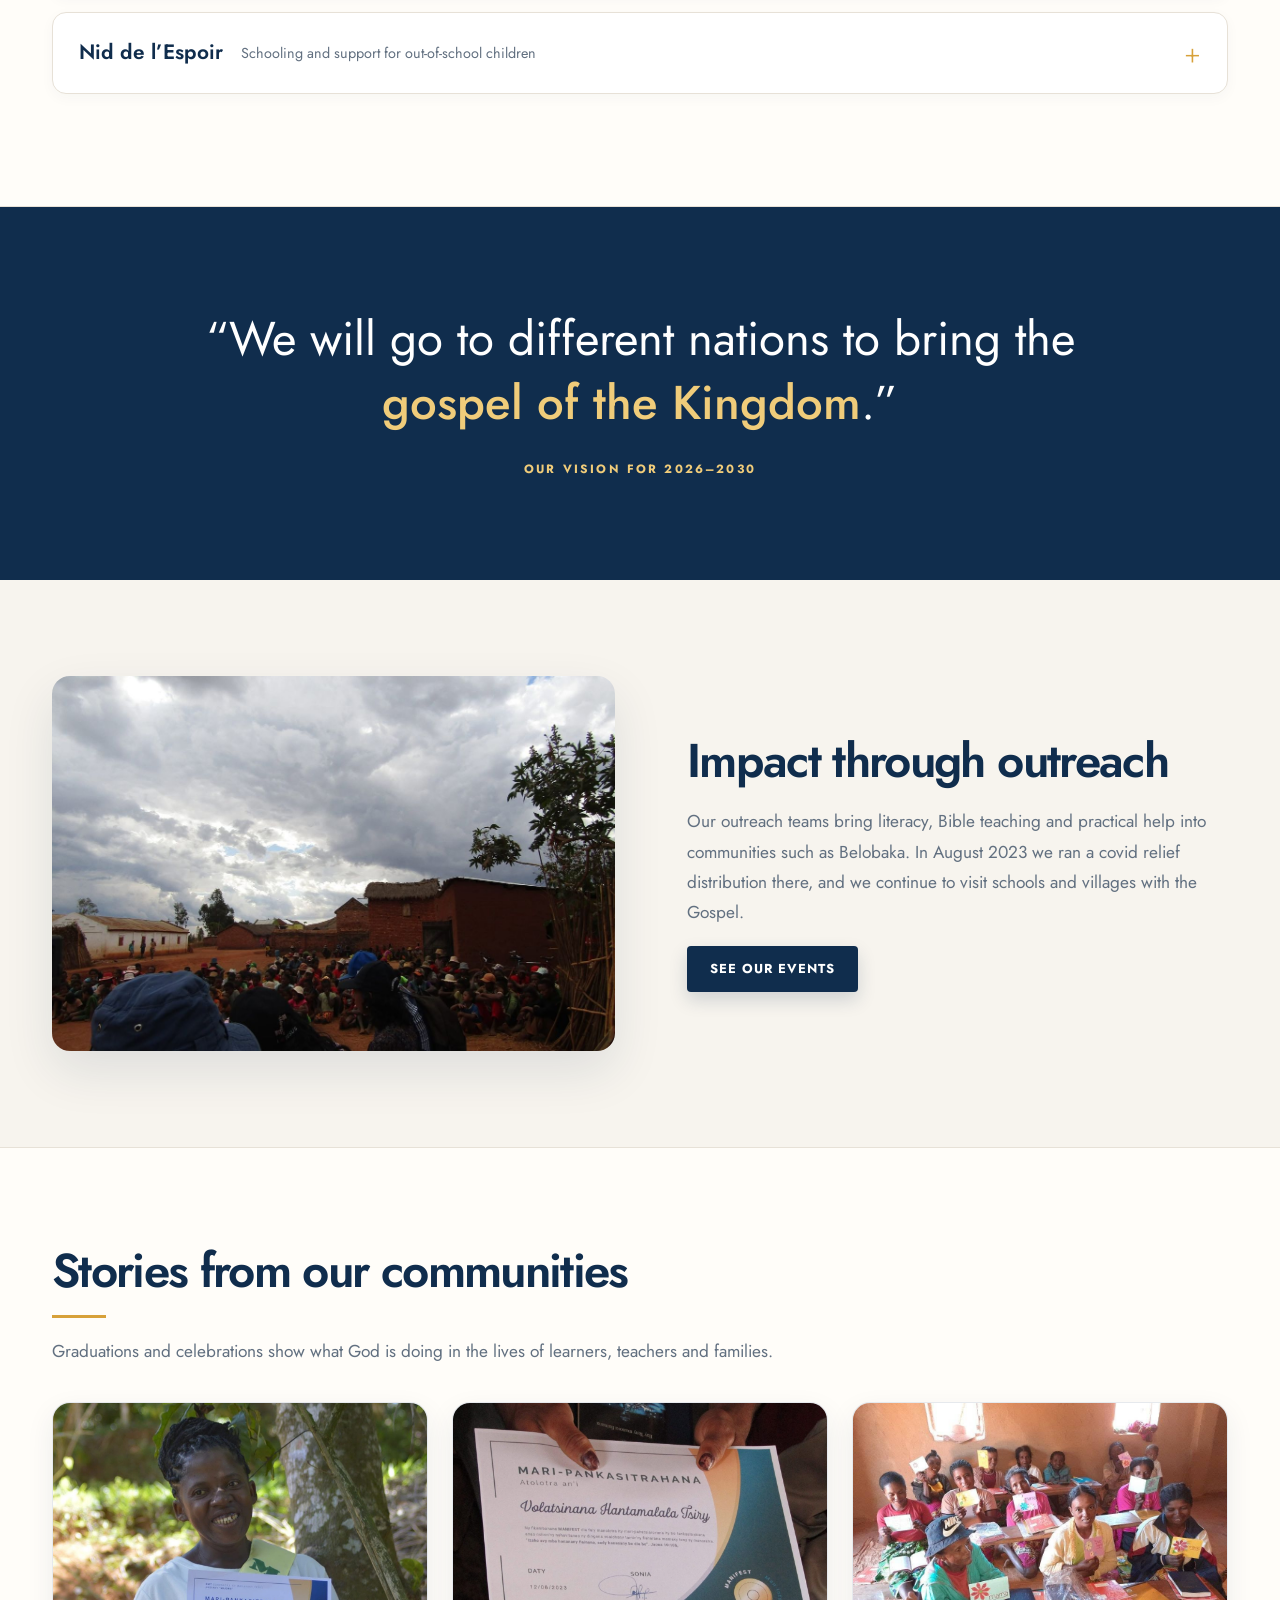
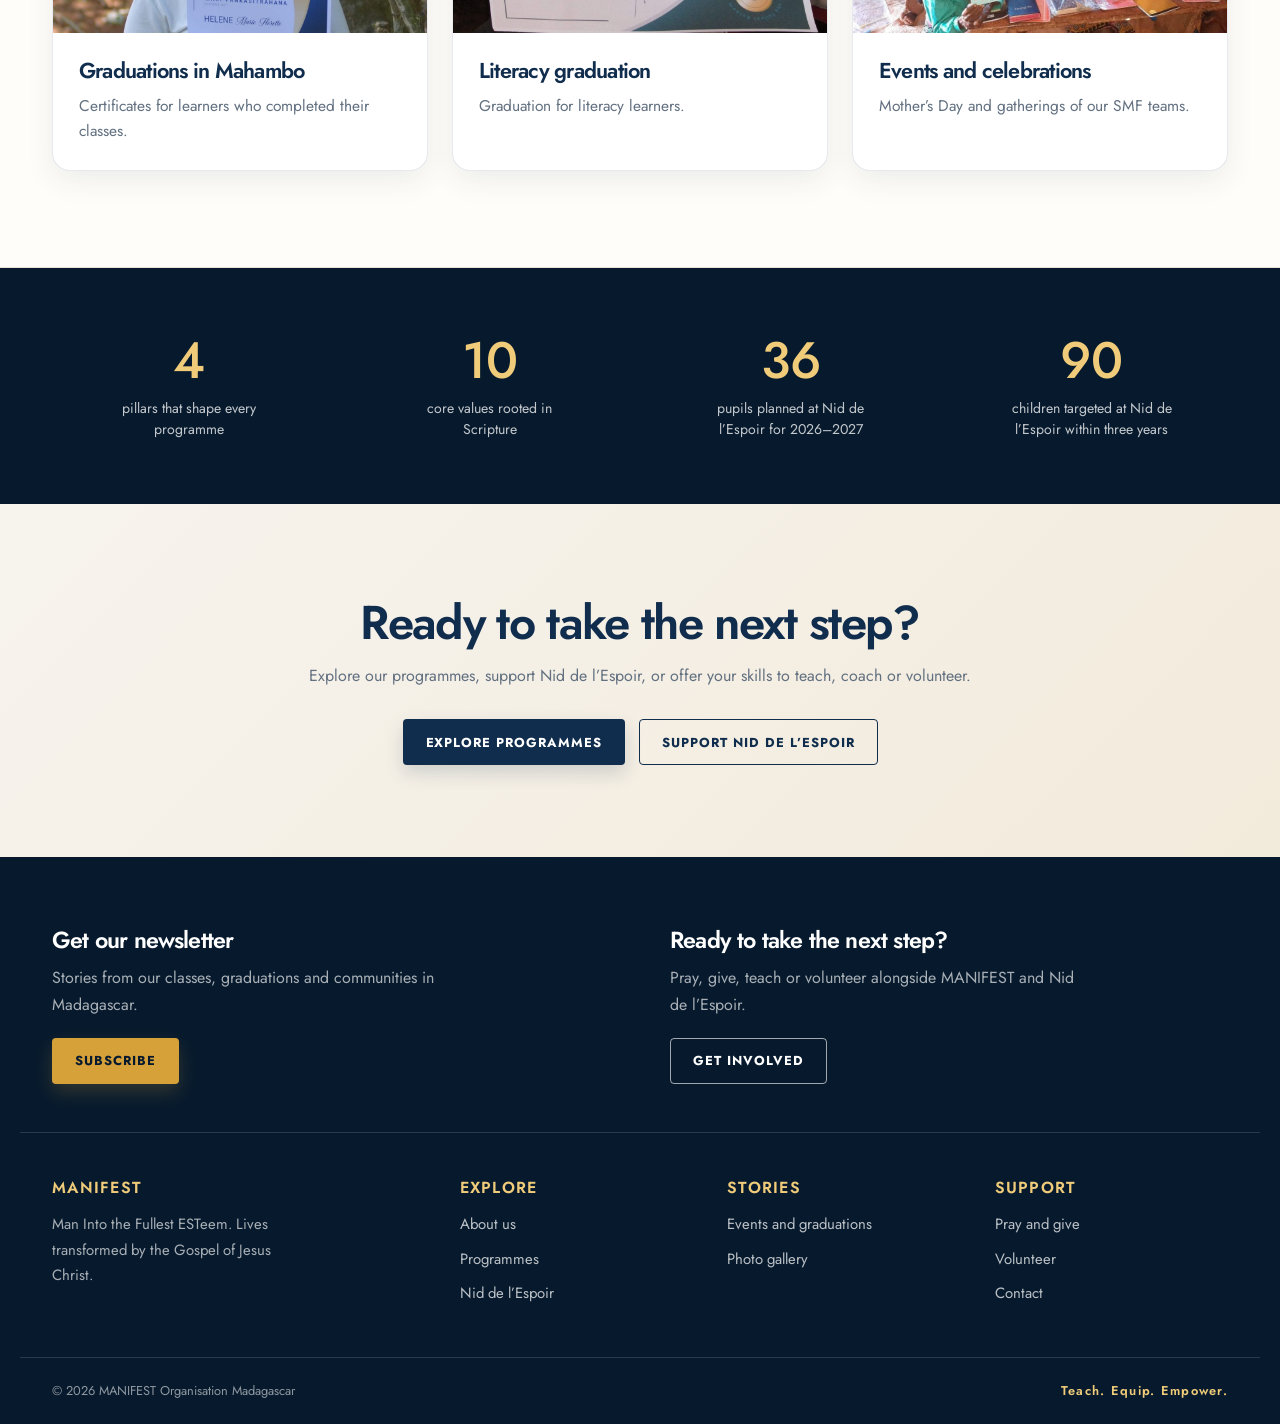
==== commit 34a6ab5c: "Choose clearer pastry photo for Equipping tile Co-authored-by: arena-agent <297053741+arena-agent@us" ====
--- a/index.html
+++ b/index.html
@@ -41,7 +41,7 @@
         <img src="assets/img/photos/music-01.jpg" alt="Music in Belobaka">
         <span class="tile-label"><small>Discovering</small>Purpose</span></a>
       <a class="tile" href="about.html#pillars">
-        <img src="assets/img/photos/mahambo-pastry-18.jpg" alt="Pastry training in Mahambo">
+        <img src="assets/img/photos/mahambo-pastry-04.jpg" alt="Young people learning cake decoration in Mahambo">
         <span class="tile-label"><small>Equipping</small>for Life</span></a>
       <a class="tile" href="about.html#pillars">
         <img src="assets/img/photos/serving-01.jpg" alt="Serving ministries">
